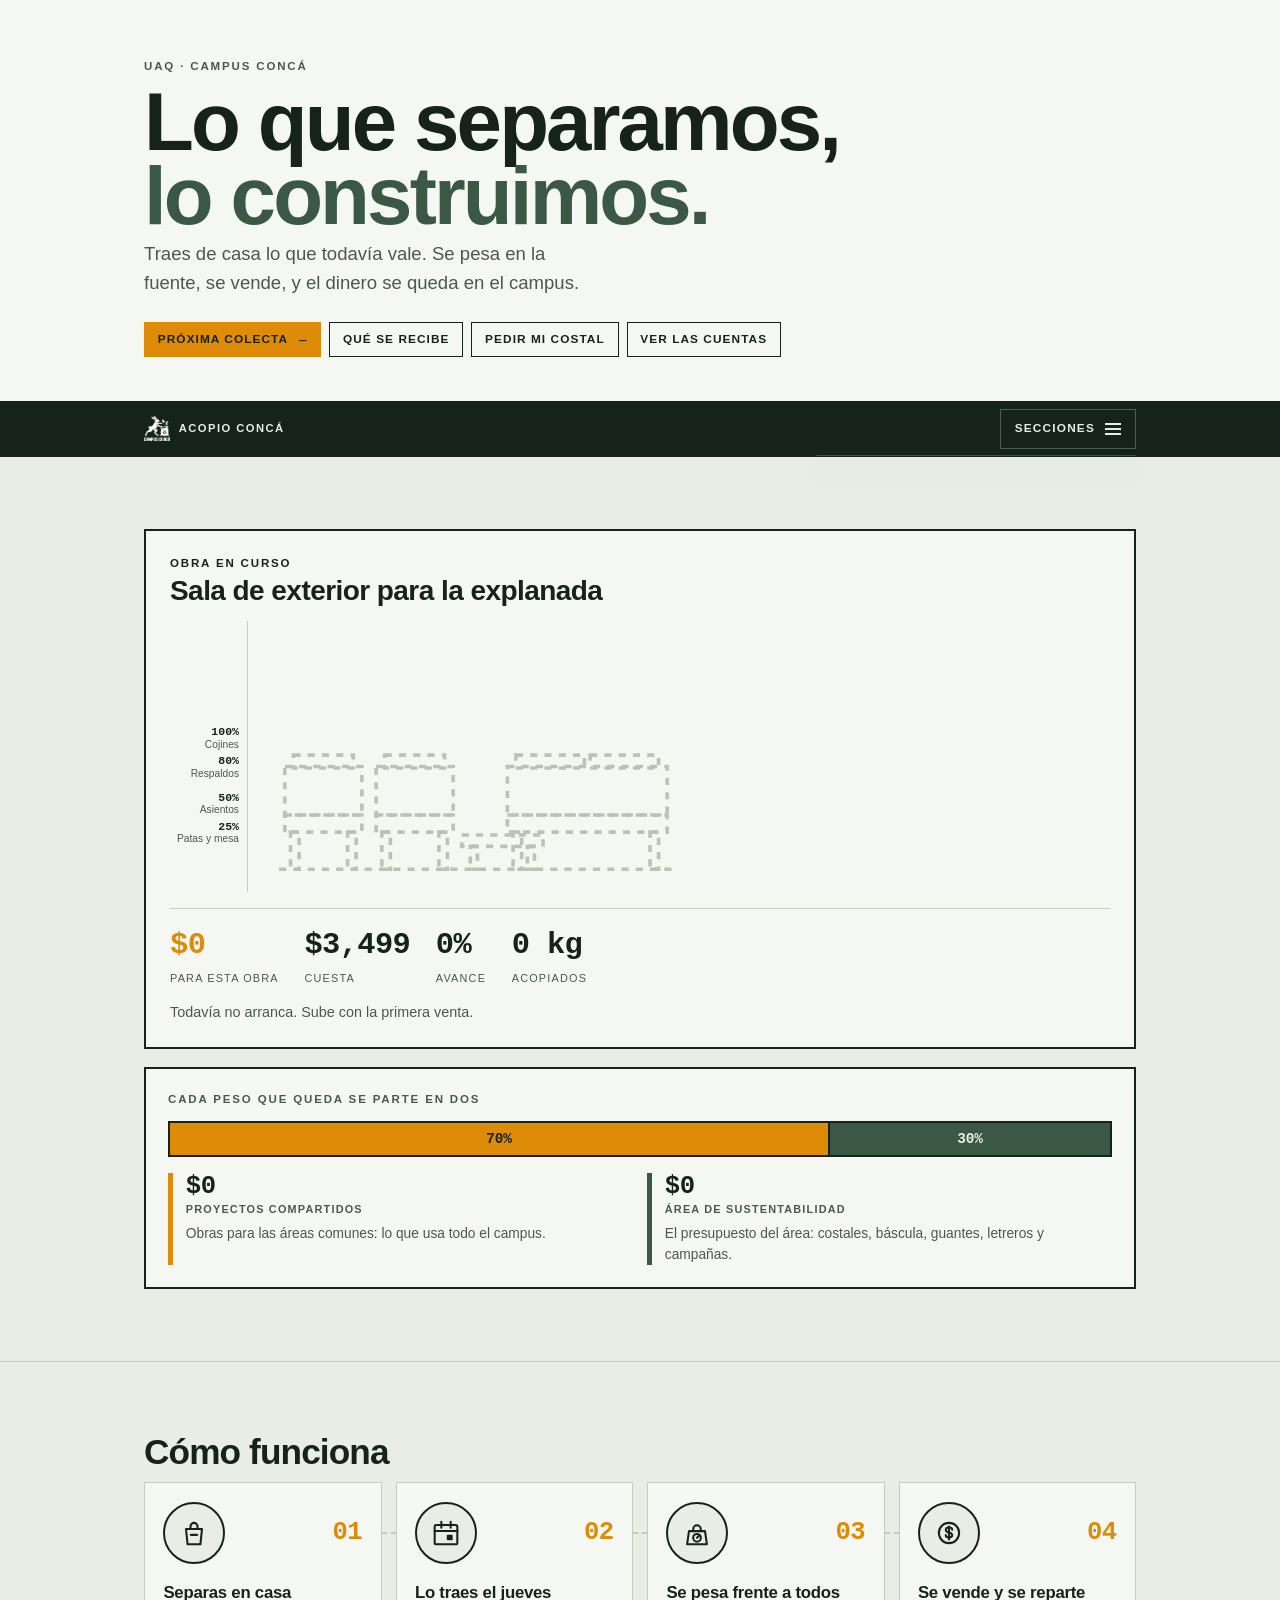
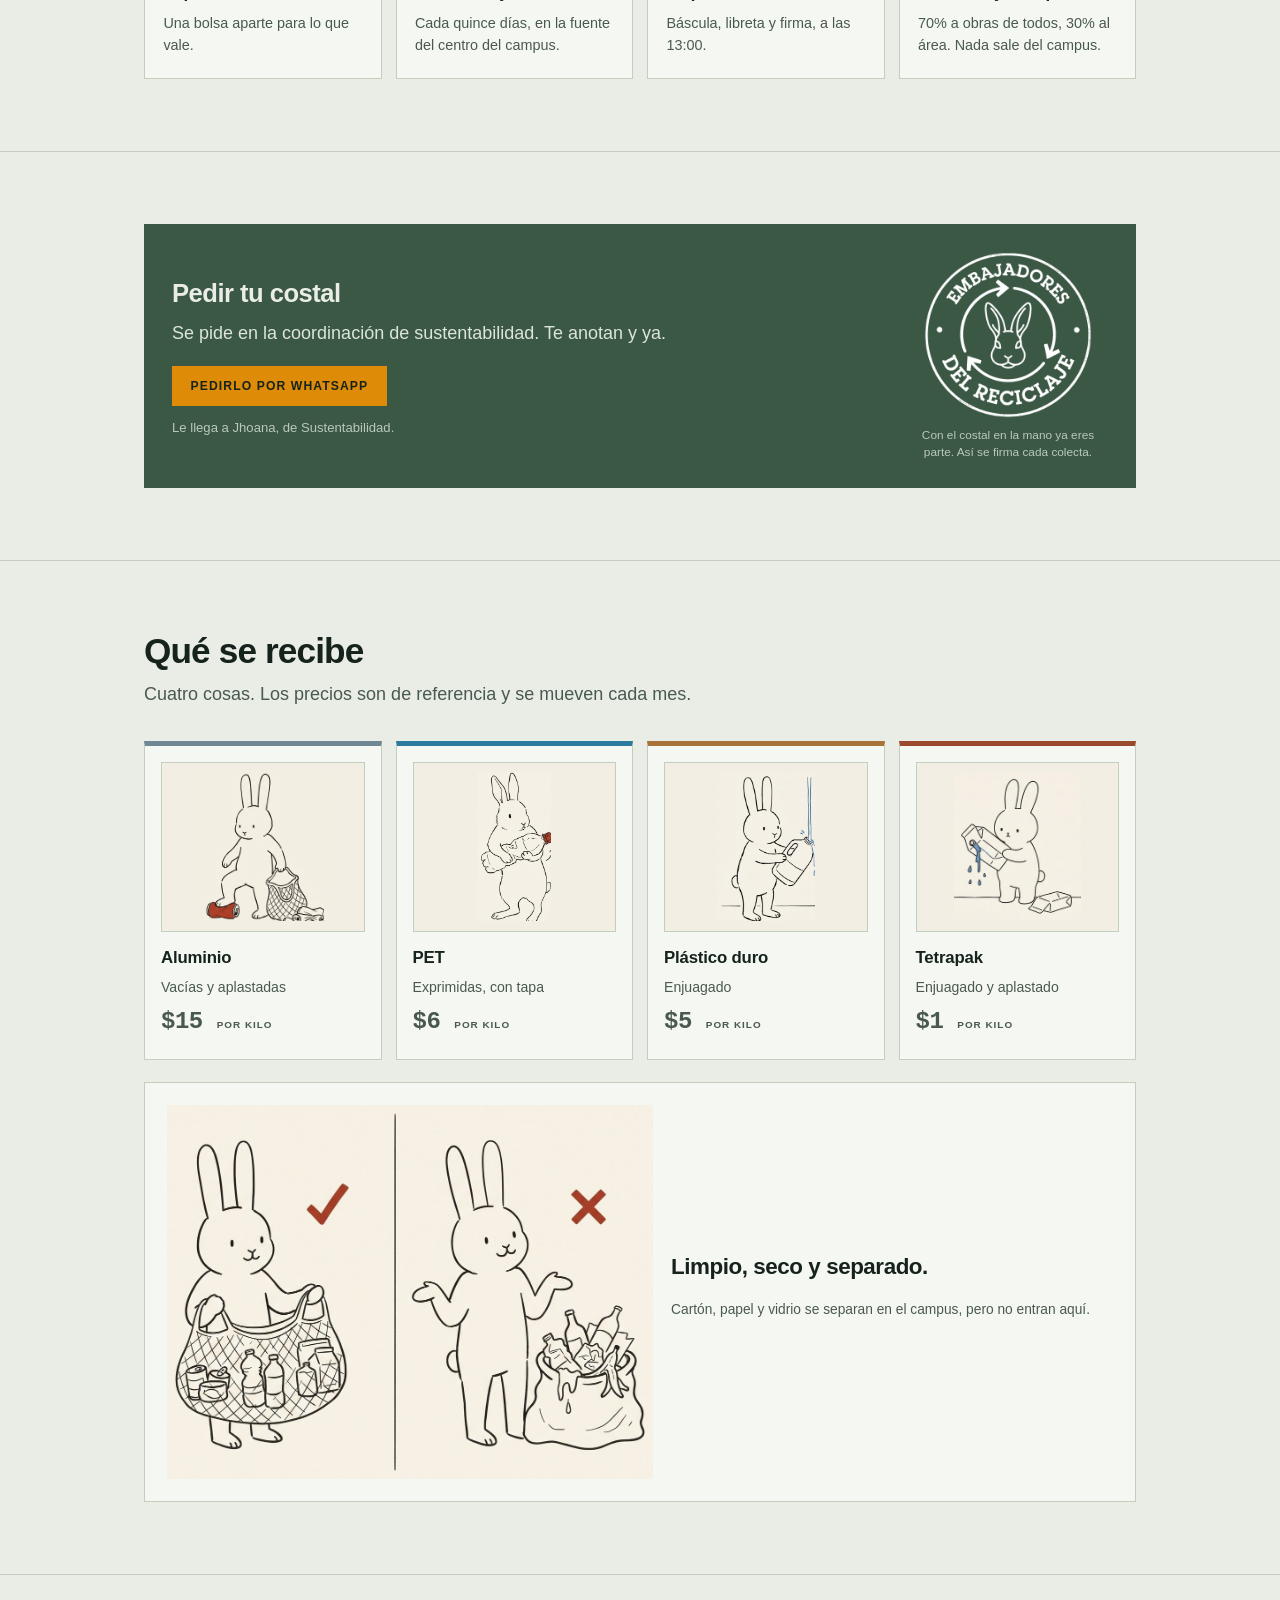
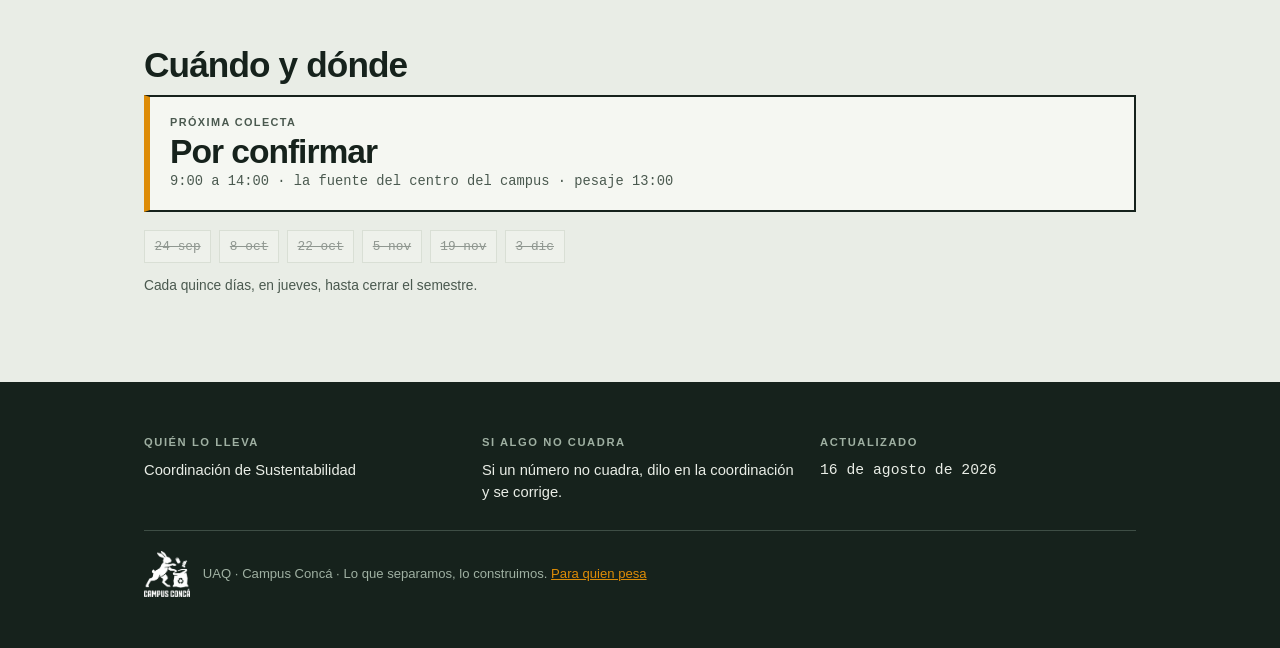
==== index.html @ 95090a7c "De cada peso, treinta centavos son del área: el reparto entra al sitio y trae presentación Lo que de" ====
<!doctype html>
<html lang="es">
<head>
<meta charset="utf-8">
<meta name="viewport" content="width=device-width, initial-scale=1">
<title>Acopio Concá · lo que separamos, lo construimos</title>
<meta name="description" content="Acopio de residuos valorizables del Campus Concá. Qué se recibe, cuándo es la próxima colecta y en qué se convierte lo juntado.">
<link rel="stylesheet" href="estilo.css">
</head>
<body>

<header class="cabeza">
  <div class="wrap">
    <p class="eyebrow" id="campus"></p>
    <h1>Lo que separamos,<em>lo construimos.</em></h1>
    <p class="bajada">Traes de casa lo que todavía vale. Se pesa en la fuente, se vende, y el dinero se queda en el campus.</p>
    <nav class="rapidos" aria-label="Accesos rápidos">
      <a class="fuerte" href="#cuando">Próxima colecta <b id="r-fecha"></b></a>
      <a href="#materiales">Qué se recibe</a>
      <a href="#costal">Pedir mi costal</a>
      <a href="cuentas.html">Ver las cuentas</a>
    </nav>
  </div>
</header>

<main>

<section id="obra">
  <div class="wrap">
    <div class="obra">
      <h2>Obra en curso</h2>
      <p class="nombre" id="obra-nombre"></p>
      <div class="mesa-grid">
        <div class="regla" id="regla"></div>
        <svg id="mesa" viewBox="0 0 300 190" role="img" aria-labelledby="mesa-t">
          <title id="mesa-t">La sala de exterior se dibuja conforme avanza lo juntado</title>
          <defs><clipPath id="corte"><rect id="corte-r" x="0" y="190" width="300" height="0"/></clipPath></defs>
          <g fill="none" stroke="#B9C4B3" stroke-width="2.5" stroke-dasharray="5 5">
            <rect x="20" y="148" width="6" height="26"/><rect x="60" y="148" width="6" height="26"/>
            <rect x="16" y="136" width="54" height="12"/><rect x="16" y="102" width="54" height="34"/>
            <rect x="22" y="94" width="42" height="9"/>
            <rect x="84" y="148" width="6" height="26"/><rect x="124" y="148" width="6" height="26"/>
            <rect x="80" y="136" width="54" height="12"/><rect x="80" y="102" width="54" height="34"/>
            <rect x="86" y="94" width="42" height="9"/>
            <rect x="176" y="148" width="6" height="26"/><rect x="272" y="148" width="6" height="26"/>
            <rect x="172" y="136" width="112" height="12"/><rect x="172" y="102" width="112" height="34"/>
            <rect x="178" y="94" width="48" height="9"/><rect x="230" y="94" width="48" height="9"/>
            <rect x="146" y="158" width="5" height="16"/><rect x="186" y="158" width="5" height="16"/>
            <rect x="140" y="150" width="57" height="8"/>
            <line x1="12" y1="174" x2="288" y2="174"/>
          </g>
          <g clip-path="url(#corte)">
            <g fill="#3B5844">
              <rect x="20" y="148" width="6" height="26"/><rect x="60" y="148" width="6" height="26"/>
              <rect x="84" y="148" width="6" height="26"/><rect x="124" y="148" width="6" height="26"/>
              <rect x="176" y="148" width="6" height="26"/><rect x="272" y="148" width="6" height="26"/>
              <rect x="146" y="158" width="5" height="16"/><rect x="186" y="158" width="5" height="16"/>
              <rect x="16" y="136" width="54" height="12"/><rect x="80" y="136" width="54" height="12"/>
              <rect x="172" y="136" width="112" height="12"/>
              <rect x="16" y="102" width="54" height="34"/><rect x="80" y="102" width="54" height="34"/>
              <rect x="172" y="102" width="112" height="34"/>
            </g>
            <g fill="#DFE5DA" stroke="#3B5844" stroke-width="2.5"><rect x="140" y="150" width="57" height="8"/></g>
            <g fill="#DE8C07">
              <rect x="22" y="94" width="42" height="9"/><rect x="86" y="94" width="42" height="9"/>
              <rect x="178" y="94" width="48" height="9"/><rect x="230" y="94" width="48" height="9"/>
            </g>
            <rect x="12" y="172" width="276" height="3" fill="#16221C"/>
          </g>
        </svg>
      </div>
      <div class="cifras">
        <div class="cifra"><span class="n alza dato" id="c-obra">$0</span><span class="l">Para esta obra</span></div>
        <div class="cifra"><span class="n dato" id="c-costo">$0</span><span class="l">Cuesta</span></div>
        <div class="cifra"><span class="n dato" id="c-pct">0%</span><span class="l">Avance</span></div>
        <div class="cifra"><span class="n dato" id="c-kilos">0 kg</span><span class="l">Acopiados</span></div>
      </div>
      <p class="faltan" id="faltan"></p>
    </div>
    <div id="reparto"></div>
  </div>
</section>

<section id="funciona">
  <div class="wrap">
    <h2 class="tit">Cómo funciona</h2>
    <div class="pasos" id="pasos"></div>
  </div>
</section>

<section id="costal">
  <div class="wrap">
    <div class="banda">
      <div class="banda-txt">
        <h3>Pedir tu costal</h3>
        <p id="costal-txt"></p>
        <a class="wa" id="costal-wa" target="_blank" rel="noopener">Pedirlo por WhatsApp</a>
        <p class="quien" id="costal-quien"></p>
      </div>
      <figure class="sello">
        <img src="img/embajadores.png" alt="Sello: Embajadores del Reciclaje">
        <figcaption>Con el costal en la mano ya eres parte. Así se firma cada colecta.</figcaption>
      </figure>
    </div>
  </div>
</section>

<section id="materiales">
  <div class="wrap">
    <h2 class="tit">Qué se recibe</h2>
    <p class="sub">Cuatro cosas. Los precios son de referencia y se mueven cada mes.</p>
    <div class="mats" id="mats"></div>
    <div class="sisi">
      <img src="img/asi-si-asi-no.jpg" alt="Un costal con los materiales separados y limpios frente a otro con basura revuelta">
      <div>
        <p class="grande">Limpio, seco y separado.</p>
        <p class="nota" id="fuera"></p>
      </div>
    </div>
  </div>
</section>

<section id="cuando">
  <div class="wrap">
    <h2 class="tit">Cuándo y dónde</h2>
    <div class="proxima">
      <span class="et">Próxima colecta</span>
      <span class="dia" id="p-dia"></span>
      <span class="det" id="p-det"></span>
    </div>
    <div class="fechas" id="fechas"></div>
    <p class="nota" style="margin-top:12px">Cada quince días, en jueves, hasta cerrar el semestre.</p>
  </div>
</section>

</main>

<script src="datos.js"></script>
<script src="comun.js"></script>
<script>
(function(){
  const { D, $, pesos, kilos, fecha, fechaCorta, diaSemana, calendario, proxima,
          bolsa, paraObra, avance, kilosTotal, bloqueReparto } = A;

  A.barra("index.html");

  $("#campus").textContent = D.campus;
  $("#obra-nombre").textContent = D.meta.obra;
  const c = D.costal;
  $("#costal-txt").textContent = c.texto;
  $("#costal-wa").href = "https://wa.me/" + c.whatsapp + "?text=" + encodeURIComponent(c.mensaje);
  $("#costal-quien").textContent = "Le llega a " + c.quien + ".";
  $("#fuera").textContent = D.fuera;

  /* obra */
  // La barra de la obra sube con su 70%, no con la bolsa entera.
  const obra = paraObra(), pct = avance();
  $("#c-obra").textContent = pesos(Math.max(0, obra));
  $("#c-costo").textContent = pesos(D.meta.costo);
  $("#c-kilos").textContent = kilos(kilosTotal());
  $("#c-pct").textContent = Math.round(pct*100) + "%";
  const falta = Math.max(0, D.meta.costo - obra);
  $("#faltan").textContent = bolsa() <= 0
    ? "Todavía no arranca. Sube con la primera venta."
    : (falta > 0 ? "Faltan " + pesos(falta) + " para esta obra." : "Ya está pagada.");

  $("#reparto").innerHTML = bloqueReparto();

  const regla = $("#regla");
  regla.innerHTML = D.meta.hitos.map(h =>
    `<div class="hito ${pct*100 >= h.pct ? "on" : ""}" data-b="${((190-h.y)/190).toFixed(4)}"><b>${h.pct}%</b>${h.label}</div>`).join("");
  const acomoda = () => {
    const alto = regla.clientHeight; if (!alto) return;
    let previo = -Infinity;
    [...regla.querySelectorAll(".hito")]
      .map(n => ({ n, y: parseFloat(n.dataset.b)*alto })).sort((a,b) => a.y-b.y)
      .forEach(o => { const y = Math.min(alto-8, Math.max(o.y, previo+29)); previo = y;
        o.n.style.bottom = y.toFixed(1)+"px"; });
  };
  acomoda(); addEventListener("resize", acomoda, { passive:true });

  const corte = $("#corte-r");
  const ANCLAS = [{p:0,y:178}].concat(D.meta.hitos.map(h => ({p:h.pct/100, y:h.y})));
  const yDe = p => {
    p = Math.max(0, Math.min(1,p));
    for (let i=1;i<ANCLAS.length;i++){ const a=ANCLAS[i-1], b=ANCLAS[i];
      if (p <= b.p) { const k=(p-a.p)/((b.p-a.p)||1); return a.y+(b.y-a.y)*k; } }
    return ANCLAS[ANCLAS.length-1].y;
  };
  const y = yDe(pct);
  corte.setAttribute("y", y.toFixed(1));
  corte.setAttribute("height", (190-y).toFixed(1));

  /* pasos */
  const e = D.entrega;
  // Dibujos de una línea, del mismo trazo que la mesa de arriba.
  const ICO = {
    bolsa:  '<path d="M6 9h12l-1.2 11.5H7.2z"/><path d="M9.4 9V7a2.6 2.6 0 0 1 5.2 0v2"/><path d="M9.6 13.4h4.8"/>',
    fecha:  '<rect x="3.5" y="6" width="17" height="14.5" rx="1.2"/><path d="M3.5 10.5h17M8.5 3.6v4.4M15.5 3.6v4.4"/><rect x="12.6" y="13.4" width="4.4" height="4" rx=".6" fill="currentColor" stroke="none"/>',
    pesa:   '<path d="M4.6 20.4 6 10.6h12l1.4 9.8z"/><path d="M9.2 10.6V9a2.8 2.8 0 0 1 5.6 0v1.6"/><circle cx="12" cy="15.6" r="2.9"/><path d="M12 15.6l1.7-1.7"/>',
    dinero: '<circle cx="12" cy="12" r="7.6"/><path d="M12 7.2v9.6"/><path d="M14.4 9.6c0-1-1.1-1.7-2.4-1.7s-2.4.7-2.4 1.8.9 1.5 2.4 1.9 2.4.8 2.4 1.9-1.1 1.8-2.4 1.8-2.4-.7-2.4-1.7"/>'
  };
  const dibujo = d => '<svg viewBox="0 0 24 24" fill="none" stroke="currentColor" stroke-width="1.55" ' +
    'stroke-linecap="round" stroke-linejoin="round" aria-hidden="true">' + d + '</svg>';

  $("#pasos").innerHTML = [
    ["01","bolsa", "Separas en casa","Una bolsa aparte para lo que vale."],
    ["02","fecha", "Lo traes el jueves","Cada quince días, en " + e.lugar + "."],
    ["03","pesa",  "Se pesa frente a todos","Báscula, libreta y firma, a las " + e.pesaje + "."],
    ["04","dinero","Se vende y se reparte", D.reparto.compartido.pct + "% a obras de todos, " +
                                            D.reparto.area.pct + "% al área. Nada sale del campus."]
  ].map(([n,i,t,p]) => `<div class="paso">
      <div class="cab"><span class="ico">${dibujo(ICO[i])}</span><span class="n">${n}</span></div>
      <h3>${t}</h3><p>${p}</p></div>`).join("");

  /* materiales */
  $("#mats").innerHTML = D.materiales.map(m => `
    <div class="mat" style="--c:${m.color}">
      <div class="fig"><img src="${m.img}" alt=""></div>
      <h3>${m.nombre}</h3>
      <p class="cond">${m.condicion}</p>
      <p class="precio">$${m.precio} <small>por kilo</small></p>
    </div>`).join("");

  /* calendario */
  const cal = calendario(), sig = proxima(), hoy = A.hoy();
  $("#r-fecha").textContent = sig ? fechaCorta(sig) : "—";
  $("#p-dia").textContent = sig ? diaSemana(sig) + " " + fecha(sig).replace(/ de \d{4}$/,"") : "Por confirmar";
  $("#p-det").textContent = e.horario + " · " + e.lugar + " · pesaje " + e.pesaje;
  $("#fechas").innerHTML = cal.map(f =>
    `<span class="${f < hoy ? "pasada" : (f === sig ? "sigue" : "")}">${fechaCorta(f)}</span>`).join("");

  A.pie();
})();
</script>
</body>
</html>
---- estilo.css ----
:root{
  --cal:#E9EDE6;        /* muro encalado */
  --cal-2:#DFE5DA;
  --papel:#F5F7F2;
  --tinta:#16221C;
  --tinta-60:#4A594F;
  --encino:#3B5844;     /* verde encino */
  --cempa:#DE8C07;      /* cempasúchil: avance y dinero */
  --barro:#9B4A2E;
  --linea:#C4CEBE;
  --m-alu:#6F8894;
  --m-pet:#2C7B9E;
  --m-dur:#A97239;
  --m-tet:#9B4A2E;

  --e-adm:#7B6A8A;
  --e-doc:#3B5844;
  --e-pre:#C2703A;
  --e-pas:#2C7B9E;
  --e-agr:#6E8B3D;

  --sans:-apple-system,BlinkMacSystemFont,"Segoe UI",Roboto,"Helvetica Neue",Arial,sans-serif;
  --mono:ui-monospace,SFMono-Regular,"SF Mono","Cascadia Mono","Roboto Mono",Menlo,Consolas,monospace;

  --max:1080px;
  --gut:clamp(18px,4vw,44px);
  --nav:52px;
}

*{box-sizing:border-box}
html{-webkit-text-size-adjust:100%;scroll-behavior:smooth}
@media (prefers-reduced-motion:reduce){html{scroll-behavior:auto}}
body{
  margin:0;
  background:var(--cal);
  color:var(--tinta);
  font-family:var(--sans);
  font-size:clamp(16px,1.05vw + 13px,18px);
  line-height:1.55;
}
img,svg{max-width:100%}
a{color:var(--encino)}

.wrap{max-width:var(--max);margin:0 auto;padding-inline:var(--gut)}
.eyebrow{
  font-size:.72rem;font-weight:700;letter-spacing:.16em;text-transform:uppercase;
  color:var(--tinta-60);margin:0 0 .6rem;
}
.dato{font-family:var(--mono);font-variant-numeric:tabular-nums;font-feature-settings:"tnum" 1}
.sr{position:absolute;width:1px;height:1px;overflow:hidden;clip:rect(0 0 0 0);white-space:nowrap}

/* ---------- encabezado ---------- */
header.cabeza{border-bottom:2px solid var(--tinta);background:var(--papel)}
header.cabeza>.wrap{padding-block:clamp(30px,5vw,58px) clamp(26px,4vw,44px)}
h1{
  font-size:clamp(2.7rem,7.6vw,5.1rem);line-height:.9;letter-spacing:-.035em;
  font-weight:800;margin:.1em 0 .5rem;text-wrap:balance;
}
h1 em{font-style:normal;color:var(--encino);display:block}
.bajada{font-size:clamp(1rem,.5vw + .9rem,1.16rem);max-width:44ch;margin:0 0 1.4rem;color:var(--tinta-60)}

/* accesos rápidos de la portada */
.rapidos{display:flex;flex-wrap:wrap;gap:.5rem;margin-top:1.5rem}
.rapidos a{
  text-decoration:none;color:var(--tinta);border:1.5px solid var(--tinta);
  padding:.42rem .8rem;font-size:.74rem;letter-spacing:.09em;text-transform:uppercase;font-weight:700;
}
.rapidos a:hover{background:var(--tinta);color:var(--cal)}
.rapidos a.fuerte{background:var(--cempa);border-color:var(--cempa)}
.rapidos a.fuerte:hover{background:var(--tinta);border-color:var(--tinta)}
.rapidos a b{font-family:var(--mono);font-weight:700;margin-left:.45rem}

/* ---------- obra en curso ---------- */
.obra{background:var(--papel);border:2px solid var(--tinta);padding:clamp(16px,2.4vw,24px)}
.obra h2{font-size:.72rem;letter-spacing:.16em;text-transform:uppercase;margin:0 0 .2rem;font-weight:700}
.obra .nombre{font-size:clamp(1.3rem,2.4vw,1.75rem);font-weight:800;letter-spacing:-.02em;line-height:1.1;margin:0 0 .9rem}
.mesa-grid{display:grid;grid-template-columns:78px 1fr;gap:14px;align-items:stretch;min-height:170px;max-width:520px}
.regla{position:relative;border-right:1px solid var(--linea)}
.hito{position:absolute;right:8px;transform:translateY(50%);font-size:.64rem;line-height:1.15;text-align:right;color:var(--tinta-60)}
.hito b{display:block;font-family:var(--mono);font-size:.72rem;color:var(--tinta);font-weight:600}
.hito.on{color:var(--tinta)}
.hito.on b{color:var(--cempa)}
.cifras{display:flex;flex-wrap:wrap;gap:0 1.6rem;align-items:baseline;margin-top:1rem;border-top:1px solid var(--linea);padding-top:.85rem}
.cifra{display:flex;flex-direction:column}
.cifra .n{font-family:var(--mono);font-size:clamp(1.35rem,2.6vw,1.9rem);font-weight:700;letter-spacing:-.02em}
.cifra .n.alza{color:var(--cempa)}
.cifra .l{font-size:.68rem;letter-spacing:.11em;text-transform:uppercase;color:var(--tinta-60)}
.faltan{margin:.9rem 0 0;font-size:.9rem;color:var(--tinta-60)}

/* ---------- navegación ---------- */
/* Una sola forma en todos los anchos: un botón que dice que hay más.
   La barra que se deslizaba de lado escondía secciones sin avisar. */
nav.barra{position:sticky;top:0;z-index:40;background:var(--tinta);border-bottom:2px solid var(--tinta)}
nav.barra>.wrap{display:flex;align-items:center;justify-content:space-between;gap:.8rem;
  height:var(--nav);position:relative}

nav.barra .marca-n{display:flex;align-items:center;gap:.55rem;text-decoration:none;flex:0 1 auto;min-width:0}
nav.barra .marca-n img{width:26px;height:auto;display:block;filter:invert(1) brightness(1.6)}
nav.barra .marca-n span{color:var(--cal);font-size:.7rem;letter-spacing:.13em;text-transform:uppercase;
  font-weight:700;white-space:nowrap;overflow:hidden;text-overflow:ellipsis}
nav.barra .marca-n:hover span{color:var(--cempa)}

.menu-btn{display:flex;align-items:center;gap:.65rem;flex:0 0 auto;cursor:pointer;
  font:inherit;font-size:.74rem;letter-spacing:.1em;text-transform:uppercase;font-weight:700;
  background:transparent;color:var(--cal);border:1.5px solid #4C5F54;padding:.45rem .85rem;min-height:40px}
.menu-btn:hover{border-color:var(--cempa);color:var(--cempa)}
.menu-btn[aria-expanded="true"]{background:var(--cempa);border-color:var(--cempa);color:var(--tinta)}
.mb-ico{display:inline-flex;flex-direction:column;gap:3px;width:16px}
.mb-ico i{display:block;height:2px;background:currentColor;transition:transform .18s ease,opacity .18s ease}
.menu-btn[aria-expanded="true"] .mb-ico i:nth-child(1){transform:translateY(5px) rotate(45deg)}
.menu-btn[aria-expanded="true"] .mb-ico i:nth-child(2){opacity:0}
.menu-btn[aria-expanded="true"] .mb-ico i:nth-child(3){transform:translateY(-5px) rotate(-45deg)}

nav.barra .enlaces{position:absolute;top:100%;right:var(--gut);width:min(320px,100%);
  background:var(--tinta);border:1px solid #3E4E45;border-top:0;
  max-height:0;overflow:hidden;transition:max-height .22s ease;
  box-shadow:0 16px 26px rgba(0,0,0,.28);z-index:3}
nav.barra .enlaces.abierto{max-height:min(70vh,520px);overflow-y:auto;overscroll-behavior:contain}
nav.barra .enlaces a{display:flex;align-items:center;min-height:48px;padding:.2rem 1rem;
  color:#C3D2C6;text-decoration:none;font-size:.8rem;letter-spacing:.06em;text-transform:uppercase;
  font-weight:700;border-bottom:1px solid #2A3A31}
nav.barra .enlaces a:last-child{border-bottom:0}
nav.barra .enlaces a:hover{background:#22332B;color:var(--cal)}
nav.barra .enlaces a.act{background:var(--cempa);color:var(--tinta)}
nav.barra .enlaces a.act::after{content:"";margin-left:auto;width:7px;height:7px;background:var(--tinta);border-radius:50%}

@media (max-width:520px){
  nav.barra .enlaces{left:0;right:0;width:auto}
}

/* ---------- secciones ---------- */
section{padding-block:clamp(38px,6vw,72px);border-bottom:1px solid var(--linea);scroll-margin-top:calc(var(--nav) + 8px)}
section:last-of-type{border-bottom:0}
h2.tit{
  font-size:clamp(1.5rem,3.2vw,2.2rem);letter-spacing:-.025em;font-weight:800;
  margin:0 0 .3em;line-height:1.05;
}
.sub{color:var(--tinta-60);max-width:62ch;margin:0 0 2rem}
.nota{font-size:.86rem;color:var(--tinta-60);max-width:66ch}

/* pasos */
.pasos{display:grid;grid-template-columns:repeat(auto-fit,minmax(200px,1fr));gap:14px}
.paso{background:var(--papel);border:1px solid var(--linea);padding:1.2rem 1.15rem 1.35rem;position:relative}
.paso .cab{display:flex;align-items:center;justify-content:space-between;margin-bottom:1rem}
.paso .ico{width:62px;height:62px;flex:0 0 auto;border:2px solid var(--tinta);border-radius:50%;
  background:var(--cal);color:var(--tinta);display:flex;align-items:center;justify-content:center}
.paso .ico svg{width:32px;height:32px;display:block}
.paso .n{font-family:var(--mono);font-size:1.6rem;font-weight:700;color:var(--cempa);letter-spacing:-.02em;line-height:1}
.paso h3{font-size:1.05rem;margin:0 0 .35rem;letter-spacing:-.015em}
.paso p{margin:0;font-size:.9rem;color:var(--tinta-60)}
/* el hilo que une un paso con el siguiente; solo cuando van en fila */
@media (min-width:860px){
  .paso::after{content:"";position:absolute;top:calc(1.2rem + 30px);left:calc(100% + 1px);width:14px;
    border-top:2px dashed var(--linea)}
  .paso:last-child::after{display:none}
}

/* materiales */
.mats{display:grid;grid-template-columns:repeat(auto-fit,minmax(215px,1fr));gap:14px}
.mat{background:var(--papel);border:1px solid var(--linea);border-top:5px solid var(--c);padding:1rem 1rem 1.1rem}
.mat h3{margin:0;font-size:1.05rem;letter-spacing:-.01em}
.mat .precio{font-family:var(--mono);font-size:1.5rem;font-weight:700;margin:.25rem 0 .1rem;letter-spacing:-.02em}
.mat .precio small{font-family:var(--sans);font-size:.62rem;font-weight:700;letter-spacing:.1em;text-transform:uppercase;color:var(--tinta-60)}
.mat .fig{background:#F2EEE3;border:1px solid var(--linea);display:flex;align-items:center;justify-content:center;
  padding:.6rem;margin-bottom:.85rem;height:170px}
/* los dibujos vienen de distinto alto: la caja manda, el dibujo se acomoda */
.mat .fig img{width:auto;height:100%;max-width:100%;object-fit:contain;display:block}
.mat .cond{font-size:.88rem;margin:.35rem 0 0;color:var(--tinta-60)}
.mat p{font-size:.88rem;margin:.7rem 0 0;color:var(--tinta-60)}
.mat .equiv{font-family:var(--mono);font-size:.78rem;margin-top:.8rem;padding-top:.6rem;border-top:1px dashed var(--linea);color:var(--tinta)}
.reglas{margin-top:22px;background:var(--papel);border:1px dashed var(--tinta);padding:1rem 1.15rem}
.reglas h3{margin:0 0 .5rem;font-size:.74rem;letter-spacing:.14em;text-transform:uppercase}
.reglas p{margin:0;font-size:.92rem}

/* así sí, así no */
.sisi{display:grid;grid-template-columns:minmax(220px,1.1fr) 1fr;gap:18px;align-items:center;
  margin-top:22px;background:var(--papel);border:1px solid var(--linea);padding:clamp(14px,2.4vw,22px)}
.sisi img{width:100%;display:block}
.sisi .grande{margin:0 0 .5rem;font-size:clamp(1.1rem,2.2vw,1.4rem);font-weight:800;letter-spacing:-.02em}

/* cuándo y dónde */
.proxima{background:var(--papel);border:2px solid var(--tinta);border-left:6px solid var(--cempa);
  padding:1.1rem 1.25rem;display:flex;flex-direction:column;gap:.15rem;margin-bottom:18px}
.proxima .et{font-size:.68rem;letter-spacing:.13em;text-transform:uppercase;color:var(--tinta-60);font-weight:700}
.proxima .dia{font-size:clamp(1.4rem,3.4vw,2.1rem);font-weight:800;letter-spacing:-.03em;line-height:1.05}
.proxima .det{font-family:var(--mono);font-size:.86rem;color:var(--tinta-60)}
.fechas{display:flex;flex-wrap:wrap;gap:8px}
.fechas span{font-family:var(--mono);font-size:.8rem;border:1px solid var(--linea);
  background:var(--papel);padding:.34rem .6rem}
.fechas span.pasada{opacity:.42;text-decoration:line-through}
.fechas span.sigue{background:var(--cempa);border-color:var(--cempa);font-weight:700}

/* ---------- el reparto: 70 para todos, 30 para el área ---------- */
/* La misma barra en la portada, en las cuentas y en la presentación. */
.reparto{margin-top:18px;background:var(--papel);border:2px solid var(--tinta);padding:clamp(14px,2.4vw,22px)}
.rep-tit{margin:0 0 .75rem;font-size:.72rem;letter-spacing:.16em;text-transform:uppercase;font-weight:700;color:var(--tinta-60)}
.rep-barra{display:flex;height:36px;border:2px solid var(--tinta)}
.rep-barra i{display:flex;align-items:center;justify-content:center;font-style:normal;min-width:0}
.rep-barra i b{font-family:var(--mono);font-size:.9rem;font-weight:700;letter-spacing:-.01em}
.rep-barra .compartido{background:var(--cempa);color:var(--tinta)}
.rep-barra .area{background:var(--encino);color:var(--cal);border-left:2px solid var(--tinta)}
.rep-pies{display:grid;grid-template-columns:1fr 1fr;gap:14px;margin-top:1rem}
.rep-p{display:flex;flex-direction:column;padding-left:.8rem;border-left:5px solid var(--cempa)}
.rep-p.area{border-left-color:var(--encino)}
.rep-p .q{font-family:var(--mono);font-size:clamp(1.2rem,2.4vw,1.6rem);font-weight:700;letter-spacing:-.02em;line-height:1.1}
.rep-p .n{font-size:.68rem;letter-spacing:.11em;text-transform:uppercase;font-weight:700;color:var(--tinta-60)}
.rep-p .d{font-size:.86rem;color:var(--tinta-60);margin-top:.3rem}
@media (max-width:600px){.rep-pies{grid-template-columns:1fr}}

/* el sello de embajadores */
.cabeza-sello{display:grid;grid-template-columns:1fr auto;gap:clamp(14px,4vw,40px);align-items:center}
.sello-suelto{width:clamp(92px,14vw,160px);height:auto}
@media (max-width:640px){
  .cabeza-sello{grid-template-columns:1fr;justify-items:start}
  .sello-suelto{width:104px}
}

/* la banda del costal */
.banda{background:var(--encino);color:var(--cal);padding:clamp(18px,3vw,28px);
  display:grid;grid-template-columns:1fr auto;gap:clamp(16px,3vw,34px);align-items:center}
.banda-txt{min-width:0}
.banda h3{margin:0 0 .4rem;font-size:clamp(1.2rem,2.6vw,1.6rem);letter-spacing:-.02em}
.banda p{margin:0;max-width:56ch;color:#DCE4DC}
.sello{margin:0;text-align:center;max-width:200px}
.sello img{width:clamp(112px,15vw,168px);height:auto;display:block;margin:0 auto;filter:invert(1) brightness(1.6)}
.sello figcaption{margin-top:.6rem;font-size:.74rem;line-height:1.4;color:#B9C9BC}
@media (max-width:640px){
  .banda{grid-template-columns:1fr}
  .sello{max-width:none}
  .sello figcaption{max-width:34ch;margin-inline:auto}
}
.banda .wa{display:inline-block;margin-top:1.1rem;background:var(--cempa);color:var(--tinta);
  text-decoration:none;font-weight:700;font-size:.76rem;letter-spacing:.09em;text-transform:uppercase;
  padding:.62rem 1.1rem;border:1.5px solid var(--cempa)}
.banda .wa:hover{background:transparent;color:var(--cal);border-color:var(--cal)}
.banda .quien{margin:.7rem 0 0;font-size:.82rem;color:#B9C9BC}

.lugar{display:grid;grid-template-columns:repeat(auto-fit,minmax(200px,1fr));gap:1px;background:var(--linea);border:1px solid var(--linea);margin-bottom:20px}
.lugar div{background:var(--papel);padding:1rem 1.15rem}
.lugar h3{margin:0 0 .2rem;font-size:.7rem;letter-spacing:.13em;text-transform:uppercase;color:var(--tinta-60)}
.lugar p{margin:0;font-weight:700;font-size:1.02rem;letter-spacing:-.01em}
.lugar p small{display:block;font-weight:400;font-size:.86rem;color:var(--tinta-60);letter-spacing:0;margin-top:.15rem}

/* tablas */
.tabla-caja{overflow-x:auto;border:1px solid var(--linea);background:var(--papel)}
table{border-collapse:collapse;width:100%;font-size:.9rem}
table.ancha{min-width:520px}
caption{text-align:left;font-size:.72rem;letter-spacing:.13em;text-transform:uppercase;color:var(--tinta-60);padding:.8rem 1rem}
th,td{padding:.62rem 1rem;text-align:right;border-bottom:1px solid var(--linea)}
th:first-child,td:first-child{text-align:left}
thead th{font-size:.68rem;letter-spacing:.09em;text-transform:uppercase;color:var(--tinta-60);font-weight:700;white-space:nowrap}
tbody tr:last-child td{border-bottom:0}
tfoot td{font-weight:700;border-top:2px solid var(--tinta);border-bottom:0;background:var(--cal-2)}
td.dato,th.dato{font-family:var(--mono);font-variant-numeric:tabular-nums}
.swatch{display:inline-block;width:.62em;height:.62em;margin-right:.5em;vertical-align:baseline}

@media (max-width:640px){
  /* Una tabla de cinco columnas no cabe en un celular: cada renglón
     se vuelve una ficha con su etiqueta al lado del número. */
  .tabla-caja{overflow-x:visible}
  table.ancha{min-width:0}
  table.ancha thead{position:absolute;width:1px;height:1px;overflow:hidden;clip:rect(0 0 0 0)}
  table.ancha tr{display:block;border-bottom:1px solid var(--linea);padding:.4rem 0}
  table.ancha tbody tr:last-child{border-bottom:0}
  table.ancha td{display:flex;justify-content:space-between;gap:1rem;border:0;padding:.3rem 1rem;text-align:right}
  table.ancha td:first-child{font-weight:700;padding-top:.7rem;padding-bottom:.5rem}
  table.ancha td[data-l]::before{content:attr(data-l);font-size:.7rem;letter-spacing:.09em;text-transform:uppercase;color:var(--tinta-60);font-weight:700;text-align:left}
  table.ancha tfoot tr{background:var(--cal-2);border-top:2px solid var(--tinta)}
}

/* padrón */
.padron-cab{display:flex;flex-wrap:wrap;gap:.5rem;align-items:center;margin-bottom:16px}
.filtro{
  font:inherit;font-size:.72rem;letter-spacing:.09em;text-transform:uppercase;font-weight:700;
  border:1.5px solid var(--tinta);background:transparent;color:var(--tinta);
  padding:.34rem .7rem;cursor:pointer;
}
.filtro.on{background:var(--tinta);color:var(--cal)}
.filtro .c{font-family:var(--mono);opacity:.7;margin-left:.4rem}
.padron{display:grid;grid-template-columns:repeat(auto-fill,minmax(230px,1fr));gap:10px}
.persona{background:var(--papel);border:1px solid var(--linea);border-left:5px solid var(--e);padding:.75rem .9rem;display:flex;flex-direction:column;gap:.2rem}
.persona .p{font-weight:700;letter-spacing:-.01em;line-height:1.2}
.persona .t{font-size:.64rem;letter-spacing:.11em;text-transform:uppercase;color:var(--e);font-weight:700}
.persona .d{font-family:var(--mono);font-size:.76rem;color:var(--tinta-60)}
.padron-tot{margin-top:16px;background:var(--papel);border:1px dashed var(--tinta);padding:.9rem 1.15rem;font-size:.92rem}
.padron-tot b{font-family:var(--mono)}

/* ventas */
.actas{display:grid;gap:14px}
.acta{background:var(--papel);border:1px solid var(--linea);padding:1rem 1.15rem}
.acta .cab{display:flex;flex-wrap:wrap;gap:.4rem 1rem;align-items:baseline;justify-content:space-between;margin-bottom:.6rem}
.acta .f{font-family:var(--mono);font-size:.8rem;color:var(--tinta-60)}
.acta .c{font-weight:700}
.acta ul{list-style:none;margin:0;padding:0;font-size:.88rem}
.acta li{display:flex;justify-content:space-between;gap:1rem;padding:.28rem 0;border-bottom:1px dotted var(--linea)}
.acta li:last-child{border-bottom:0}
.acta .tot{display:flex;justify-content:space-between;margin-top:.7rem;padding-top:.55rem;border-top:2px solid var(--tinta);font-weight:700}
.acta .tot .dato{color:var(--cempa)}
.acta .firma{margin:.7rem 0 0;font-size:.78rem;color:var(--tinta-60)}

/* seguimiento */
.etiq-res{display:grid;grid-template-columns:repeat(auto-fit,minmax(160px,1fr));gap:12px;margin-bottom:22px}
.etr{background:var(--papel);border:1px solid var(--linea);border-top:5px solid var(--e);padding:.9rem 1rem}
.etr h3{margin:0;font-size:.68rem;letter-spacing:.12em;text-transform:uppercase;color:var(--tinta-60)}
.etr .n{font-family:var(--mono);font-size:1.5rem;font-weight:700;letter-spacing:-.02em;margin:.2rem 0 0}
.etr .u{font-size:.72rem;color:var(--tinta-60);margin:0}
.grupos{display:grid;gap:10px}
.grupo{
  display:grid;grid-template-columns:1fr auto;gap:.4rem 1.2rem;align-items:center;
  background:var(--papel);border:1px solid var(--linea);border-left:5px solid var(--e);padding:.85rem 1rem;
}
.grupo .g{font-weight:700;letter-spacing:-.01em}
.grupo .g small{display:block;font-weight:700;font-size:.62rem;letter-spacing:.11em;text-transform:uppercase;color:var(--e)}
.grupo .barra{grid-column:1/-1;height:7px;background:var(--cal-2);position:relative}
.grupo .barra i{display:block;height:100%;background:var(--encino)}
.grupo .marcas{display:flex;flex-wrap:wrap;gap:.35rem}
.marca{font-size:.66rem;letter-spacing:.09em;text-transform:uppercase;font-weight:700;border:1px solid var(--tinta);padding:.18rem .45rem;white-space:nowrap}
.marca.si{background:var(--cempa);border-color:var(--cempa)}
.marca.no{opacity:.3}
.grupo .kg{grid-column:1/-1;font-family:var(--mono);font-size:.86rem;color:var(--tinta-60)}

/* obras hechas */
.hechas{display:grid;grid-template-columns:repeat(auto-fit,minmax(200px,1fr));gap:14px}
.hecha{border:1px solid var(--linea);background:var(--papel);padding:1rem}
.hecha .n{font-weight:700}
.hecha .m{font-family:var(--mono);color:var(--cempa);font-weight:700}
.hecha .f{font-size:.78rem;color:var(--tinta-60)}

/* cómo se calcula */
.calc{background:var(--papel);border-left:5px solid var(--encino);padding:1.1rem 1.3rem}
.calc p{margin:0 0 .8rem}
.calc p:last-child{margin-bottom:0}
.formula{font-family:var(--mono);font-size:.86rem;background:var(--cal-2);padding:.5rem .7rem;display:inline-block}

/* el cartel de la próxima colecta */
.cartel-caja{display:grid;grid-template-columns:minmax(260px,.85fr) 1.15fr;gap:18px;align-items:start}
.cartel-marco{background:var(--cal-2);padding:clamp(12px,2vw,20px);border:1px solid var(--linea)}
.cartel{
  background:var(--papel);border:3px solid var(--tinta);aspect-ratio:4/5;
  padding:clamp(14px,2.6vw,26px);text-align:center;
  display:flex;flex-direction:column;align-items:center;justify-content:center;gap:.25rem;
}
.cartel .c-logo{width:26%;max-width:110px;margin-bottom:.5rem}
.cartel .c-et{margin:0;font-size:.62rem;letter-spacing:.24em;text-transform:uppercase;font-weight:700;color:var(--tinta-60)}
.cartel .c-dia{margin:.5rem 0 0;font-size:clamp(1rem,2.4vw,1.35rem);letter-spacing:.2em;text-transform:uppercase;font-weight:700;color:var(--encino)}
.cartel .c-fecha{margin:0;font-size:clamp(1.6rem,4.6vw,2.6rem);font-weight:800;letter-spacing:-.03em;line-height:.95;text-wrap:balance}
.cartel .c-hora{margin:.5rem 0 0;font-family:var(--mono);font-size:clamp(.82rem,1.7vw,1rem);font-weight:700}
.cartel .c-lugar{margin:.1rem 0 0;font-size:clamp(.8rem,1.6vw,.98rem);font-weight:700}
.cartel .c-mat{margin:.8rem 0 0;font-size:clamp(.72rem,1.4vw,.88rem);color:var(--tinta-60);max-width:30ch}
.cartel .c-lema{margin:auto 0 0;padding-top:.8rem;border-top:2px solid var(--tinta);width:100%;
  font-size:clamp(.78rem,1.6vw,.95rem);font-weight:800;letter-spacing:-.01em;line-height:1.15}
.cartel-lado textarea{min-height:120px}

@media (max-width:860px){.cartel-caja,.sisi{grid-template-columns:1fr}}
@media (max-width:760px){
  .hero{grid-template-columns:1fr;align-items:start;gap:26px;padding-block:26px 30px}
  .mesa-grid{grid-template-columns:64px 1fr}
  /* Las cuatro cifras en dos columnas: en una fila se encimaban. */
  .cifras{display:grid;grid-template-columns:1fr 1fr;gap:.9rem 1.2rem}
  .marca-h img{width:52px}
  h1{font-size:clamp(2.4rem,10vw,3.4rem)}
  .bajada{max-width:none}
  section{padding-block:34px}
  /* Los dedos necesitan blanco alrededor: botones más altos y de ancho completo. */
  .cap-acc{gap:.5rem}
  .cap-acc .acc{flex:1 1 100%;min-height:46px}
  .filtro{min-height:40px;padding:.4rem .8rem}
  .padron-cab{gap:.4rem}
  /* iOS hace zoom si el campo mide menos de 16px. */
  input[type=number],input[type=text],input[type=date],textarea{font-size:16px}
  details.cap>summary{padding:.95rem 1rem;min-height:48px;display:flex;align-items:center}
  /* Las insignias bajo el nombre, no a un lado. */
  .grupo{grid-template-columns:1fr}
  .grupo .marcas{grid-column:1/-1}
  .etiq-res{grid-template-columns:1fr 1fr}
  footer .cols{gap:18px}
}
@media (max-width:420px){
  .mats,.hechas,.padron{grid-template-columns:1fr}
  .cartel{aspect-ratio:3/4}
}

/* ---------- la presentación ---------- */
/* Cada bloque es un .mazo: cabecera y láminas .lam. En la página se leen
   como un guion; el botón Presentar las abre de una en una a pantalla
   completa. Los números salen de datos.js, así que no envejecen. */
/* Un mazo y una lámina son <section>, así que hay que quitarles el trato de
   sección de página que da la regla de arriba: ni su relleno ni su raya. */
section.mazo{border:2px solid var(--tinta);background:var(--papel);
  margin-bottom:22px;padding:0;scroll-margin-top:calc(var(--nav) + 8px)}
.mazo-cabeza{background:var(--tinta);color:var(--cal);padding:1rem 1.15rem;
  display:flex;flex-wrap:wrap;gap:.9rem 1.2rem;align-items:center;justify-content:space-between}
.mazo-cabeza .cuando{font-size:.66rem;letter-spacing:.14em;text-transform:uppercase;color:#9FB0A2;font-weight:700}
.mazo-cabeza h3{margin:.2rem 0 .25rem;font-size:clamp(1.15rem,2.4vw,1.5rem);letter-spacing:-.02em}
.mazo-cabeza .foco{margin:0;font-size:.92rem;color:#C3D2C6;max-width:52ch}
.btn-presentar{font:inherit;font-weight:700;font-size:.74rem;letter-spacing:.1em;text-transform:uppercase;
  background:var(--cempa);color:var(--tinta);border:1.5px solid var(--cempa);
  padding:.6rem 1.05rem;min-height:44px;cursor:pointer;flex:0 0 auto}
.btn-presentar:hover{background:transparent;color:var(--cal);border-color:var(--cal)}
.mazo-cuerpo{padding:clamp(12px,2vw,18px);display:grid;gap:12px}

section.lam{background:var(--cal);border:1px solid var(--linea);padding:1.1rem 1.2rem 1.25rem}
.lam>h4{margin:0 0 .55rem;font-size:.7rem;letter-spacing:.14em;text-transform:uppercase;color:var(--tinta-60);
  font-weight:700;display:flex;align-items:baseline;gap:.6rem}
.lam>h4 .n{font-family:var(--mono);font-size:1.1rem;font-weight:700;color:var(--cempa);letter-spacing:-.02em}
.lam .di{margin:0;font-size:clamp(1.2rem,2.8vw,1.7rem);font-weight:800;letter-spacing:-.025em;
  line-height:1.12;text-wrap:balance}
.lam .apoyo{margin:.7rem 0 0;font-size:.95rem;color:var(--tinta-60);max-width:70ch}
.lam ul{margin:.75rem 0 0;padding-left:1.15rem;color:var(--tinta-60);font-size:.95rem;max-width:70ch}
.lam li{margin:.32rem 0}
.lam li b{color:var(--tinta)}
.lam .reparto{margin-top:1rem}
.lam .fechas{margin-top:.9rem}
.lam-img{display:block;margin:1rem auto 0;max-height:34vh;width:auto}
.lam.lam--oscura{background:var(--tinta);color:var(--cal);border-color:var(--tinta)}
.lam--oscura>h4{color:#9FB0A2}
.lam--oscura .apoyo,.lam--oscura ul{color:#C3D2C6}
.lam--oscura li b{color:var(--cal)}
.lam--centro{text-align:center}
.lam--centro .apoyo{margin-inline:auto}
.lam .nota-conductor{margin:1rem 0 0;background:var(--papel);border-left:5px solid var(--barro);
  padding:.7rem .9rem;font-size:.86rem;color:var(--tinta-60)}
.lam--oscura .nota-conductor{background:#22332B;color:#C3D2C6}
.lam .nota-conductor::before{content:"Para quien conduce · ";font-weight:700;font-size:.64rem;
  letter-spacing:.11em;text-transform:uppercase;color:var(--barro)}

/* los cuatro materiales, en versión lámina */
.lam-mats{display:grid;grid-template-columns:repeat(auto-fit,minmax(148px,1fr));gap:10px;margin-top:1rem}
.lm{background:var(--papel);border:1px solid var(--linea);border-top:5px solid var(--c);
  padding:.7rem .8rem;display:flex;flex-direction:column}
.lm b{font-size:1rem;letter-spacing:-.01em}
.lm span{font-size:.8rem;color:var(--tinta-60);margin-top:.1rem}
.lm em{font-style:normal;font-family:var(--mono);font-weight:700;font-size:1.15rem;margin-top:.35rem}

/* números grandes de una lámina */
.lam-cifras{display:flex;flex-wrap:wrap;gap:1rem 2rem;margin-top:1rem}
.lam-cifras div{display:flex;flex-direction:column}
.lam-cifras .q{font-family:var(--mono);font-size:clamp(1.5rem,3.4vw,2.2rem);font-weight:700;letter-spacing:-.03em;line-height:1}
.lam-cifras .e{font-size:.68rem;letter-spacing:.11em;text-transform:uppercase;color:var(--tinta-60);font-weight:700;margin-top:.2rem}
.lam--oscura .lam-cifras .q{color:var(--cempa)}
.lam--oscura .lam-cifras .e{color:#9FB0A2}

/* el telón: una lámina a la vez, a pantalla completa */
#telon{position:fixed;inset:0;z-index:90;background:var(--cal);display:none}
#telon.abierto{display:flex;flex-direction:column}
html.telon-abierto{overflow:hidden}
#telon .escenario{flex:1;overflow:auto;padding:clamp(14px,3vw,40px);display:flex}
#telon .escenario>.lam{margin:auto;width:100%;max-width:1200px;min-height:min(74vh,100%);
  border-width:2px;padding:clamp(20px,4vw,48px);display:flex;flex-direction:column;justify-content:center}
#telon .escenario>.lam>h4{font-size:.92rem}
#telon .escenario>.lam>h4 .n{font-size:1.7rem}
#telon .escenario>.lam .di{font-size:clamp(1.9rem,4.8vw,3.4rem)}
#telon .escenario>.lam .apoyo{font-size:clamp(1.05rem,1.7vw,1.4rem)}
#telon .escenario>.lam ul{font-size:clamp(1.05rem,1.6vw,1.35rem)}
#telon .escenario>.lam .lam-img{max-height:42vh}
#telon .escenario>.lam .lm b{font-size:clamp(1.05rem,1.7vw,1.4rem)}
#telon .escenario>.lam .lm em{font-size:clamp(1.2rem,2.2vw,1.7rem)}
#telon .escenario>.lam .lm span{font-size:clamp(.86rem,1.2vw,1.05rem)}
#telon .escenario>.lam .rep-p .d{font-size:clamp(.9rem,1.3vw,1.1rem)}
#telon .escenario>.lam .fechas span{font-size:clamp(.85rem,1.3vw,1.05rem)}
#telon.sin-apoyo .apoyo{display:none}
#telon .nota-conductor{display:none}
#telon.con-notas .nota-conductor{display:block}

.lam.lam--portada{background:var(--tinta);color:var(--cal);border-color:var(--tinta);text-align:left}
.lam--portada .cuando{font-size:.78rem;letter-spacing:.16em;text-transform:uppercase;color:var(--cempa);font-weight:700}
.lam--portada h3{margin:.6rem 0 .5rem;font-size:clamp(2rem,6vw,4rem);letter-spacing:-.035em;line-height:.95;font-weight:800}
.lam--portada .foco{margin:0;font-size:clamp(1.05rem,2vw,1.5rem);color:#C3D2C6}
.lam--portada img{width:clamp(70px,9vw,120px);margin-bottom:1.2rem;filter:invert(1) brightness(1.6)}

#telon .barra-t{display:flex;align-items:center;gap:.55rem;background:var(--tinta);color:var(--cal);
  padding:.5rem clamp(10px,2vw,20px)}
#telon .barra-t button{font:inherit;font-weight:700;font-size:.8rem;background:transparent;color:var(--cal);
  border:1.5px solid #4C5F54;padding:.42rem .85rem;min-height:42px;min-width:46px;cursor:pointer}
#telon .barra-t button:hover{border-color:var(--cempa);color:var(--cempa)}
#telon .cont{font-family:var(--mono);font-size:.84rem;color:#9FB0A2;margin-left:.3rem}
#telon .pista{margin-left:auto;font-size:.72rem;color:#9FB0A2}
@media (max-width:760px){#telon .pista{display:none}}

/* vacíos */
.vacio{background:var(--papel);border:1px dashed var(--linea);padding:1.4rem;color:var(--tinta-60);font-size:.94rem}

footer{background:var(--tinta);color:var(--cal);padding-block:clamp(30px,5vw,52px)}
footer a{color:var(--cempa)}
footer .cols{display:grid;grid-template-columns:repeat(auto-fit,minmax(210px,1fr));gap:22px}
footer h3{font-size:.7rem;letter-spacing:.14em;text-transform:uppercase;margin:0 0 .45rem;color:#9FB0A2}
footer p{margin:0;font-size:.92rem}
footer .pie-marca{display:flex;align-items:center;gap:.8rem;margin-top:26px;padding-top:20px;border-top:1px solid #3E4E45}
footer .pie-marca img{width:46px;height:auto;filter:invert(1) brightness(1.6)}
footer .pie-marca p{font-size:.82rem;color:#9FB0A2}

/* hoja de captura */
details.cap{border:1px solid var(--linea);background:var(--papel)}
details.cap+details.cap{margin-top:14px}
details.cap>summary{cursor:pointer;padding:1rem 1.15rem;font-weight:700;list-style:none}
details.cap>summary::-webkit-details-marker{display:none}
details.cap>summary::before{content:"+ ";color:var(--cempa);font-family:var(--mono)}
details.cap[open]>summary::before{content:"\2212 "}
.cap-cuerpo{padding:1rem 1.15rem 1.3rem;border-top:1px solid var(--linea)}
.cap-g{border-bottom:1px dashed var(--linea);padding:.85rem 0}
.cap-g:last-of-type{border-bottom:0}
.cap-g .gn{font-weight:700;display:flex;justify-content:space-between;gap:1rem;align-items:baseline;flex-wrap:wrap}
.cap-g .gn em{font-style:normal;font-size:.62rem;letter-spacing:.11em;text-transform:uppercase;color:var(--tinta-60);font-weight:700}
.cap-inputs{display:grid;grid-template-columns:repeat(auto-fit,minmax(94px,1fr));gap:8px;margin-top:.55rem}
.cap-inputs label,.cap-cab label{font-size:.64rem;letter-spacing:.09em;text-transform:uppercase;color:var(--tinta-60);display:flex;flex-direction:column;gap:3px}
input[type=number],input[type=text],input[type=date]{font:inherit;font-family:var(--mono);font-size:.92rem;padding:.4rem .5rem;border:1px solid var(--linea);background:var(--cal);color:var(--tinta);width:100%}
.chk{display:inline-flex;gap:.4rem;align-items:center;font-size:.78rem;text-transform:none;letter-spacing:0;color:var(--tinta)}
.chk input{width:auto}
button.acc{font:inherit;font-weight:700;background:var(--tinta);color:var(--cal);border:0;padding:.58rem 1.1rem;cursor:pointer}
button.acc.sec{background:transparent;color:var(--tinta);border:1.5px solid var(--tinta)}
button.acc:hover{background:var(--encino);color:var(--cal)}
textarea{width:100%;min-height:140px;font-family:var(--mono);font-size:.78rem;line-height:1.5;padding:.7rem;border:1px solid var(--linea);background:var(--cal);color:var(--tinta);margin-top:.9rem}
.cap-acc{display:flex;gap:.6rem;flex-wrap:wrap;align-items:center;margin-top:.9rem}
.cap-tot{font-family:var(--mono);font-weight:700;margin-left:auto}
.cap-cab{display:grid;grid-template-columns:repeat(auto-fit,minmax(140px,1fr));gap:10px;margin-bottom:.4rem}

:focus-visible{outline:3px solid var(--cempa);outline-offset:2px}

@media (prefers-reduced-motion:reduce){*{animation:none!important;transition:none!important}}
@media print{
  body{background:#fff}
  nav.barra,#captura{display:none}
  section{page-break-inside:avoid;border-bottom:1px solid #ccc}
  .obra,.mat,.acta,.grupo,.tabla-caja,.persona{border-color:#999}
  .cartel-lado{display:none}
}
/* al imprimir el cartel solo, se oculta todo lo demás */
@media print{
  body.solo-cartel>*{display:none!important}
  body.solo-cartel main{display:block!important}
  body.solo-cartel main>section{display:none!important;padding:0;border:0}
  body.solo-cartel main>section#cartel-sec{display:block!important}
  body.solo-cartel #cartel-sec .wrap>h2,body.solo-cartel #cartel-sec .wrap>.sub{display:none}
  body.solo-cartel .cartel-caja{display:block}
  body.solo-cartel .cartel-marco{background:none;border:0;padding:0}
  body.solo-cartel .cartel{aspect-ratio:auto;height:96vh;border-width:5px;justify-content:space-evenly}
  body.solo-cartel .cartel .c-logo{width:34%;max-width:none;margin-bottom:0}
  body.solo-cartel .cartel .c-fecha{font-size:64pt}
  body.solo-cartel .cartel .c-dia{font-size:24pt}
  body.solo-cartel .cartel .c-et{font-size:12pt}
  body.solo-cartel .cartel .c-hora,body.solo-cartel .cartel .c-lugar{font-size:18pt}
  body.solo-cartel .cartel .c-mat{font-size:14pt;max-width:34ch}
  body.solo-cartel .cartel .c-lema{font-size:22pt;margin-top:0;padding-top:1.2rem}
}

.cartel-lado .nota{margin-top:.8rem}
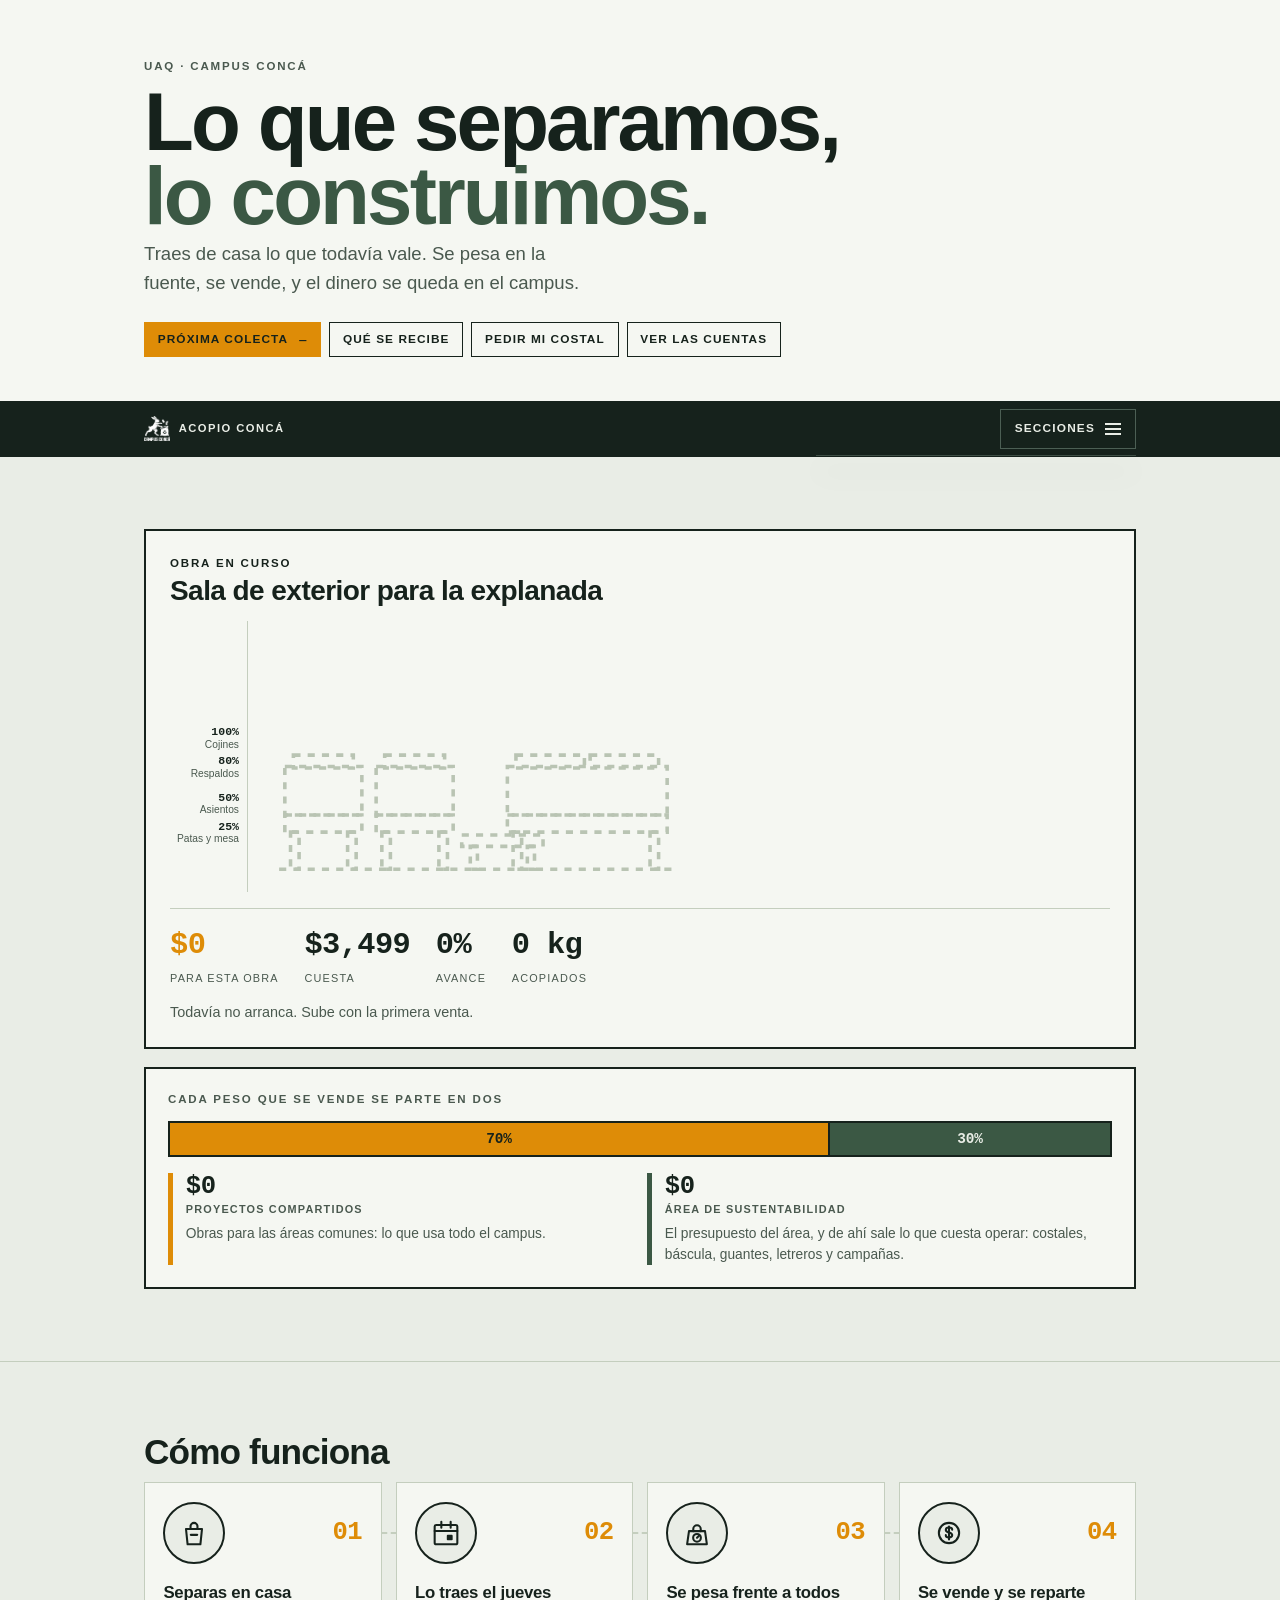
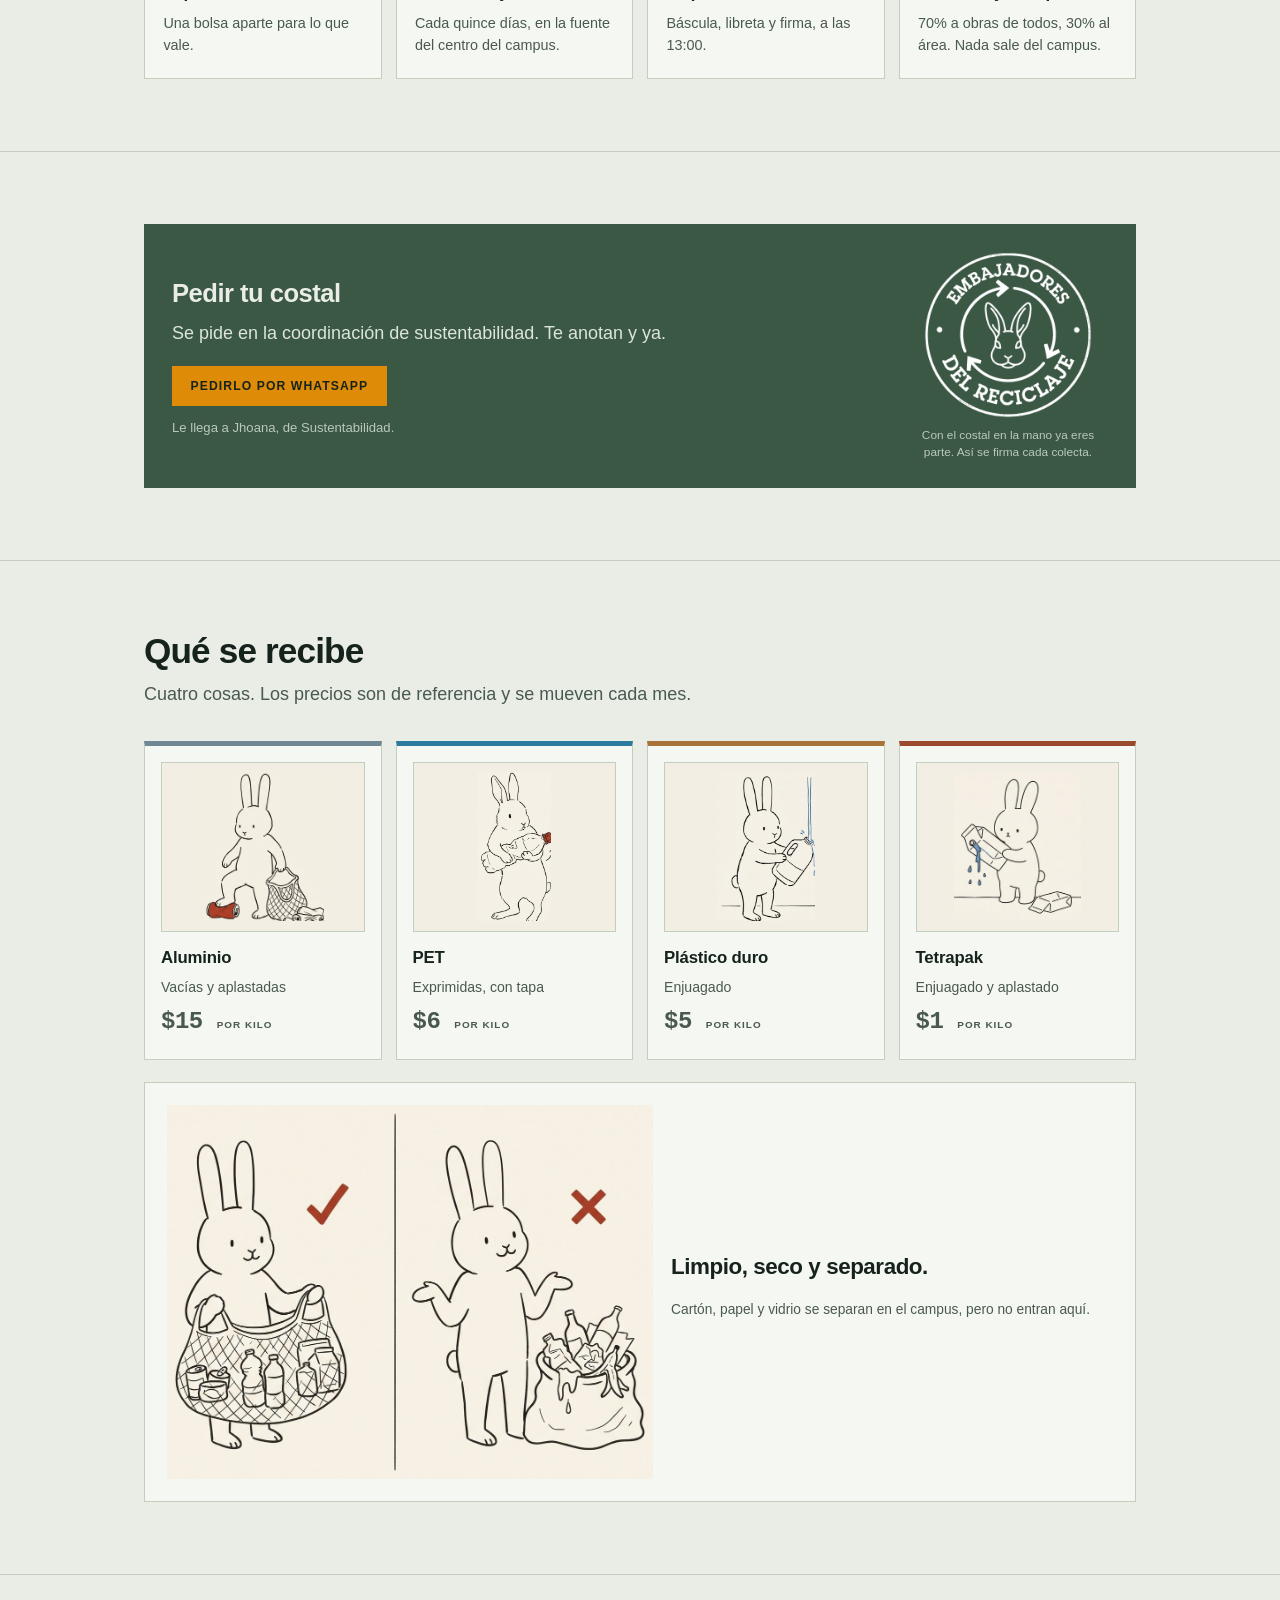
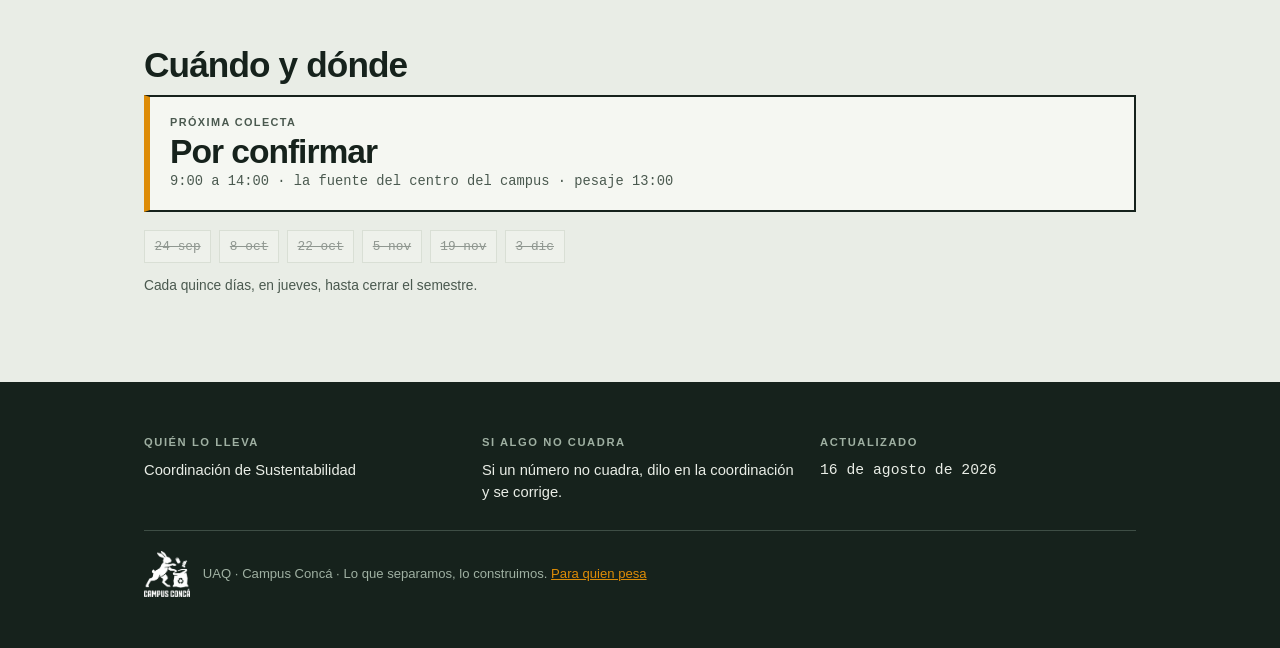
==== commit 6ab98c29: "El área carga con los costales: los gastos salen de su 30% y el 70% llega limpio Se parte lo vendido" ====
--- a/index.html
+++ b/index.html
@@ -140,7 +140,7 @@
 <script>
 (function(){
   const { D, $, pesos, kilos, fecha, fechaCorta, diaSemana, calendario, proxima,
-          bolsa, paraObra, avance, kilosTotal, bloqueReparto } = A;
+          totalVentas, paraObra, avance, kilosTotal, bloqueReparto } = A;
 
   A.barra("index.html");
 
@@ -160,7 +160,7 @@
   $("#c-kilos").textContent = kilos(kilosTotal());
   $("#c-pct").textContent = Math.round(pct*100) + "%";
   const falta = Math.max(0, D.meta.costo - obra);
-  $("#faltan").textContent = bolsa() <= 0
+  $("#faltan").textContent = totalVentas() <= 0
     ? "Todavía no arranca. Sube con la primera venta."
     : (falta > 0 ? "Faltan " + pesos(falta) + " para esta obra." : "Ya está pagada.");
 
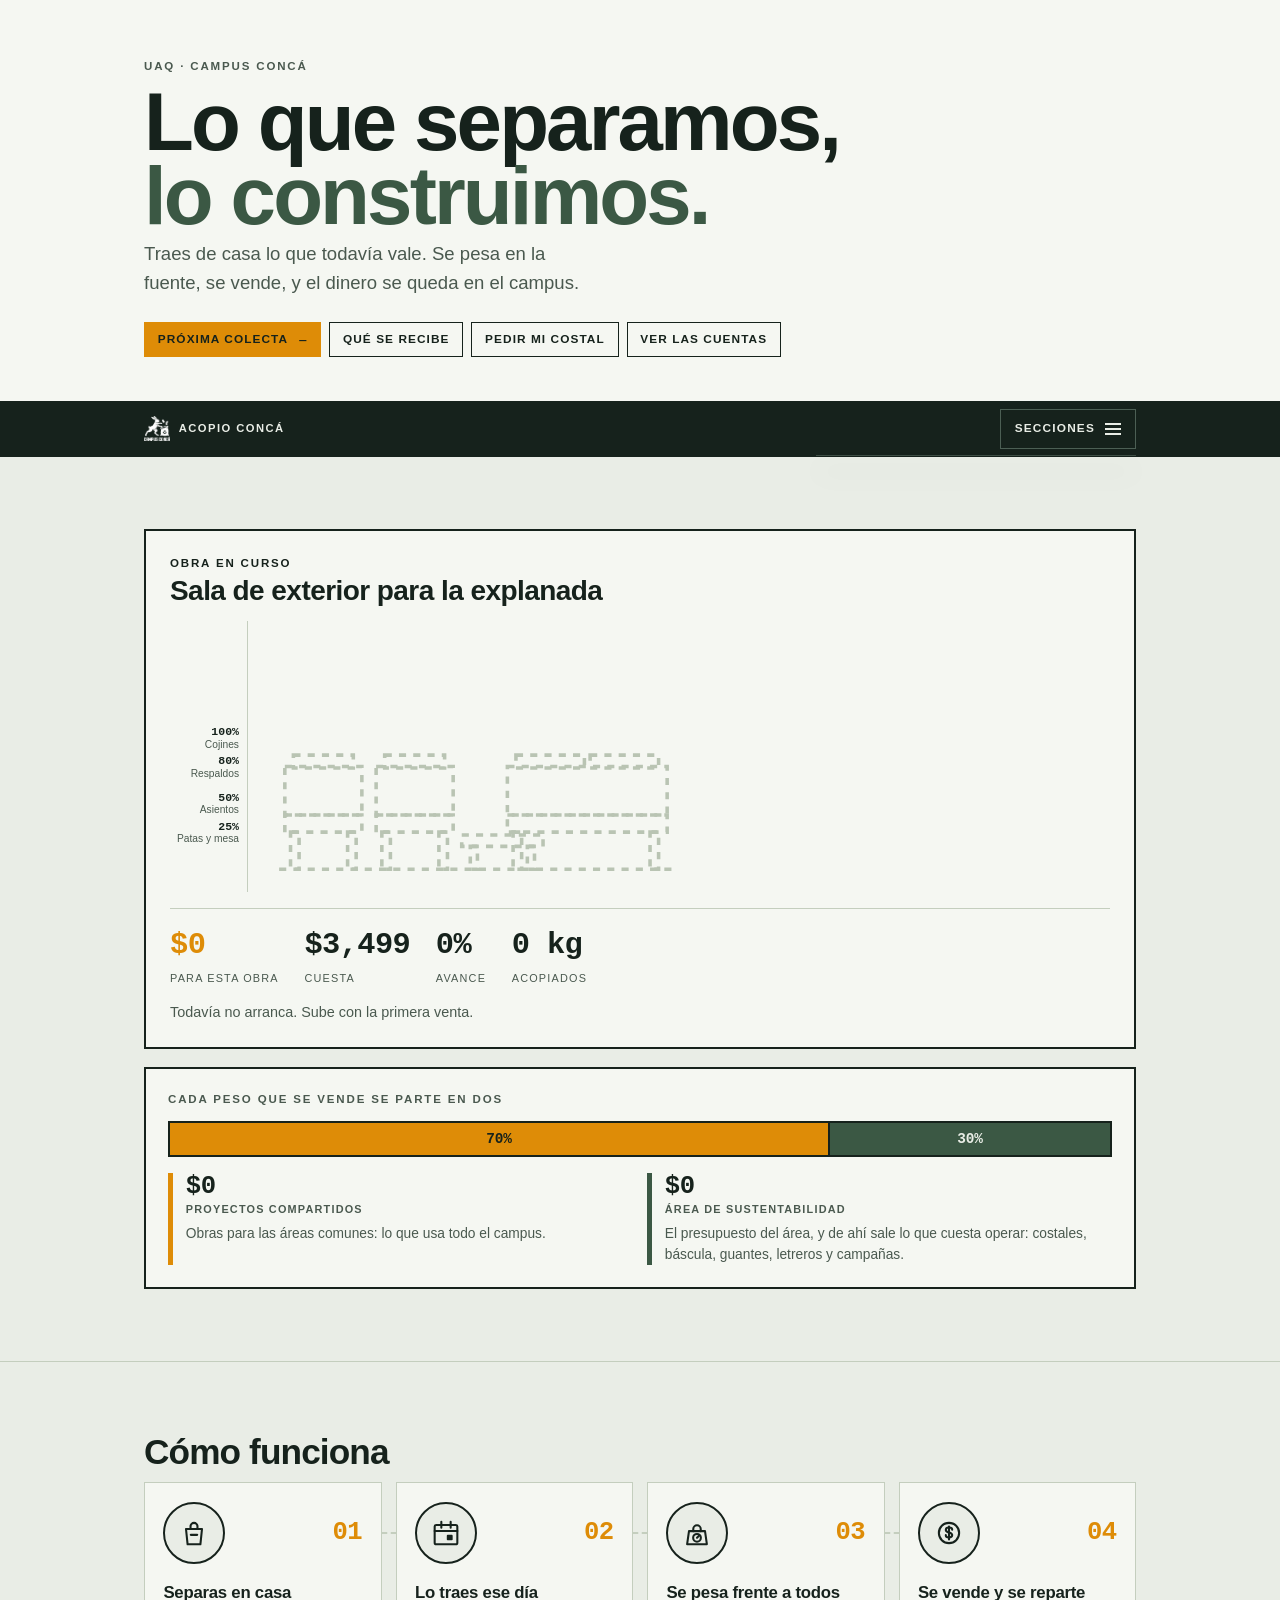
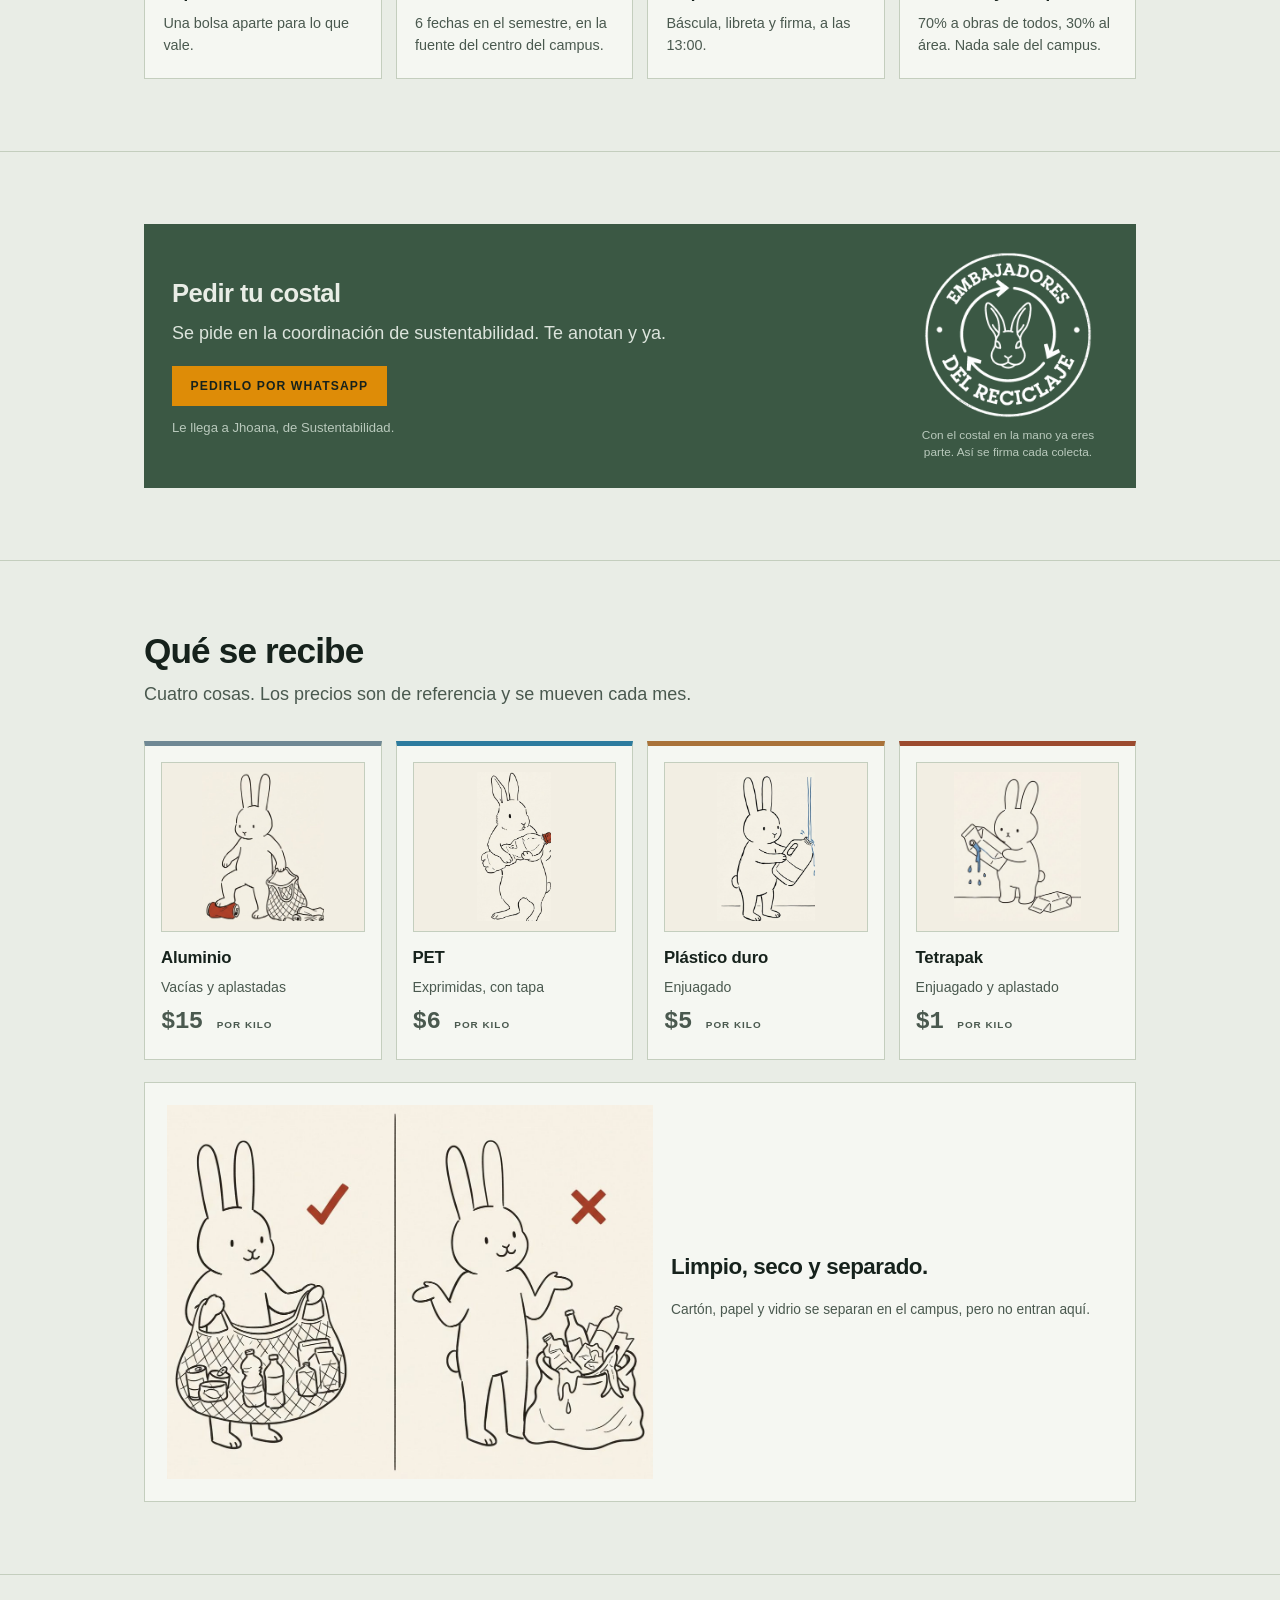
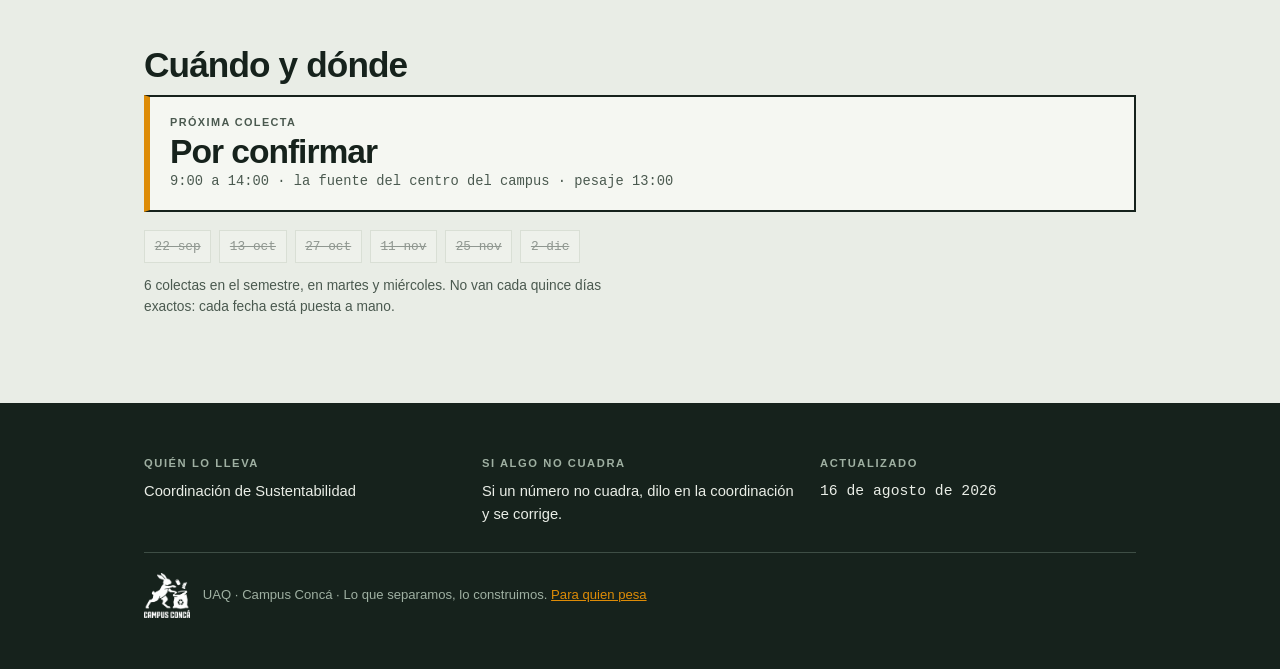
==== commit 804b5dac: "Las seis fechas se escriben a mano: el semestre no cabía en una cadencia El calendario se generaba c" ====
--- a/index.html
+++ b/index.html
@@ -129,7 +129,7 @@
       <span class="det" id="p-det"></span>
     </div>
     <div class="fechas" id="fechas"></div>
-    <p class="nota" style="margin-top:12px">Cada quince días, en jueves, hasta cerrar el semestre.</p>
+    <p class="nota" style="margin-top:12px" id="nota-cal"></p>
   </div>
 </section>
 
@@ -140,7 +140,7 @@
 <script>
 (function(){
   const { D, $, pesos, kilos, fecha, fechaCorta, diaSemana, calendario, proxima,
-          totalVentas, paraObra, avance, kilosTotal, bloqueReparto } = A;
+          diasColecta, totalVentas, paraObra, avance, kilosTotal, bloqueReparto } = A;
 
   A.barra("index.html");
 
@@ -192,7 +192,8 @@
   corte.setAttribute("height", (190-y).toFixed(1));
 
   /* pasos */
-  const e = D.entrega;
+  // El calendario se calcula aquí porque los pasos ya lo necesitan.
+  const e = D.entrega, cal = calendario(), sig = proxima(), hoy = A.hoy();
   // Dibujos de una línea, del mismo trazo que la mesa de arriba.
   const ICO = {
     bolsa:  '<path d="M6 9h12l-1.2 11.5H7.2z"/><path d="M9.4 9V7a2.6 2.6 0 0 1 5.2 0v2"/><path d="M9.6 13.4h4.8"/>',
@@ -205,7 +206,7 @@
 
   $("#pasos").innerHTML = [
     ["01","bolsa", "Separas en casa","Una bolsa aparte para lo que vale."],
-    ["02","fecha", "Lo traes el jueves","Cada quince días, en " + e.lugar + "."],
+    ["02","fecha", "Lo traes ese día", cal.length + " fechas en el semestre, en " + e.lugar + "."],
     ["03","pesa",  "Se pesa frente a todos","Báscula, libreta y firma, a las " + e.pesaje + "."],
     ["04","dinero","Se vende y se reparte", D.reparto.compartido.pct + "% a obras de todos, " +
                                             D.reparto.area.pct + "% al área. Nada sale del campus."]
@@ -223,10 +224,11 @@
     </div>`).join("");
 
   /* calendario */
-  const cal = calendario(), sig = proxima(), hoy = A.hoy();
   $("#r-fecha").textContent = sig ? fechaCorta(sig) : "—";
   $("#p-dia").textContent = sig ? diaSemana(sig) + " " + fecha(sig).replace(/ de \d{4}$/,"") : "Por confirmar";
   $("#p-det").textContent = e.horario + " · " + e.lugar + " · pesaje " + e.pesaje;
+  $("#nota-cal").textContent = cal.length + " colectas en el semestre, en " + diasColecta() +
+    ". No van cada quince días exactos: cada fecha está puesta a mano.";
   $("#fechas").innerHTML = cal.map(f =>
     `<span class="${f < hoy ? "pasada" : (f === sig ? "sigue" : "")}">${fechaCorta(f)}</span>`).join("");
 
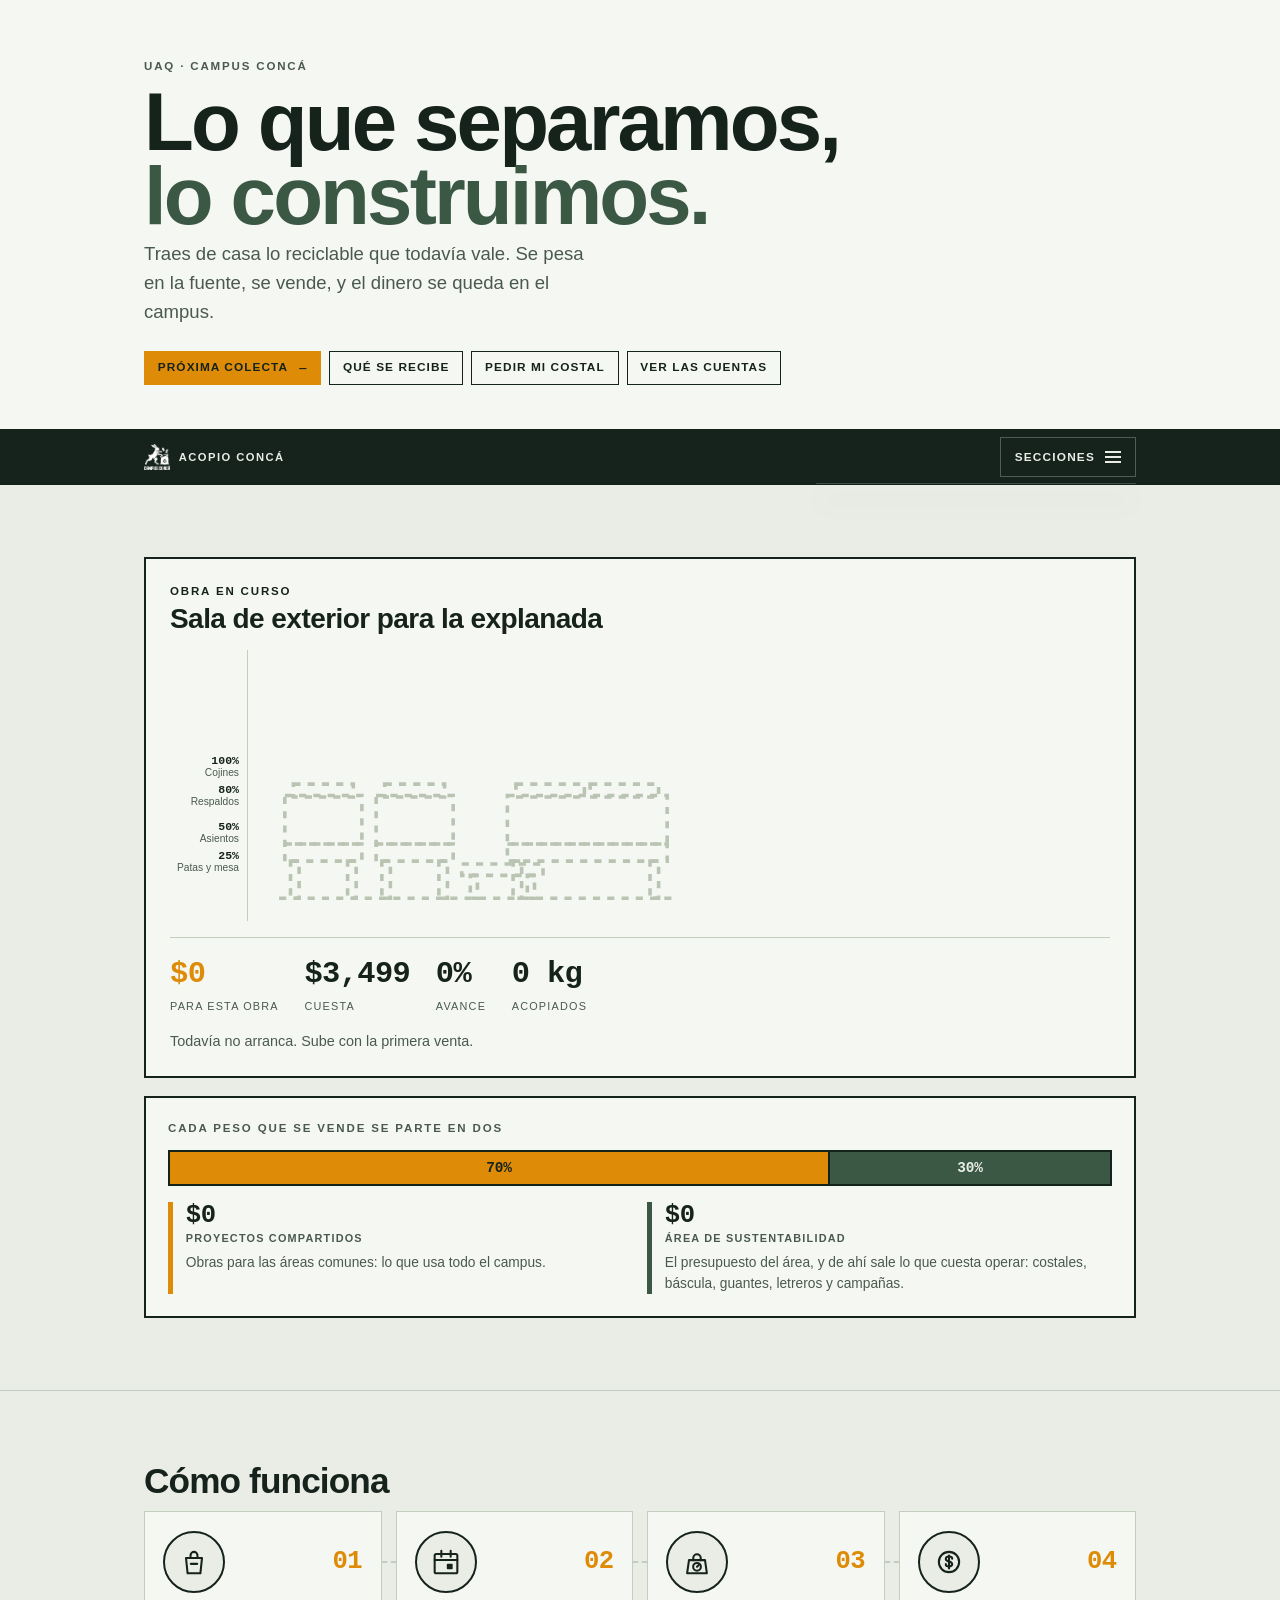
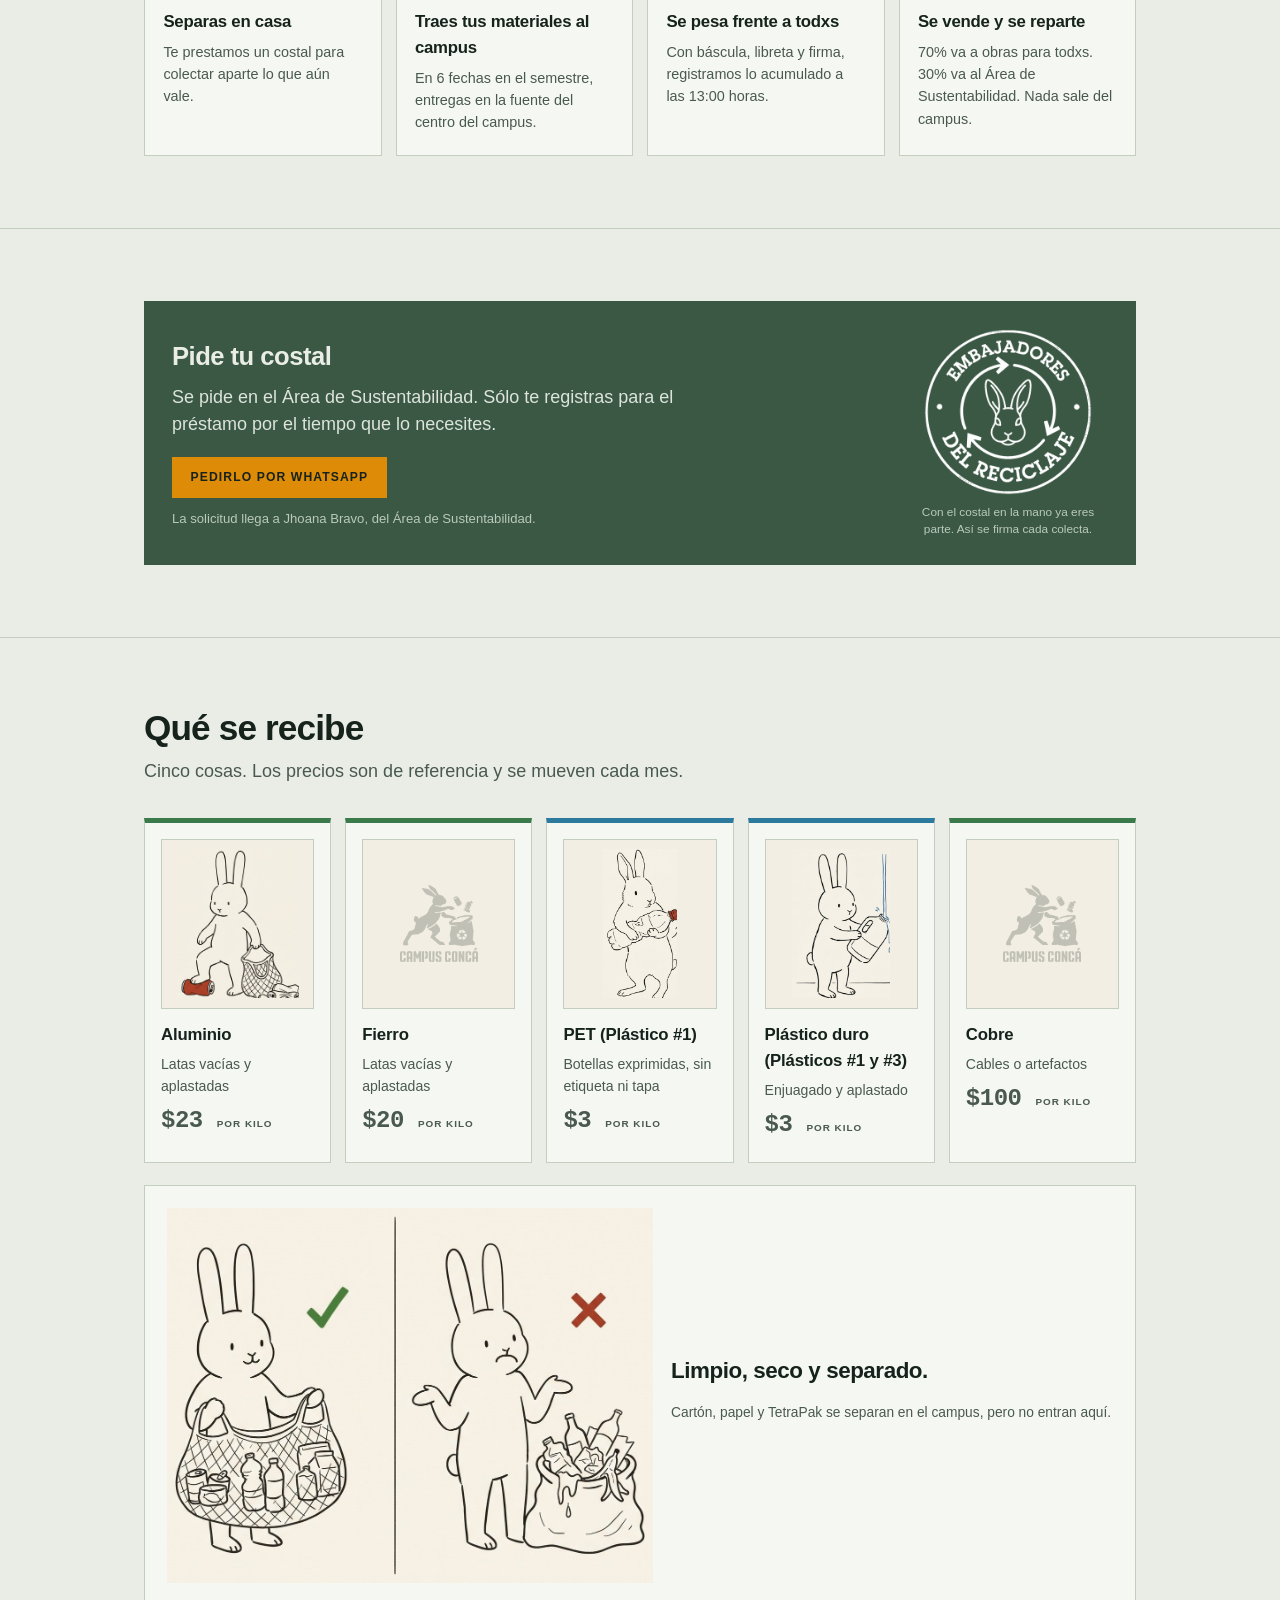
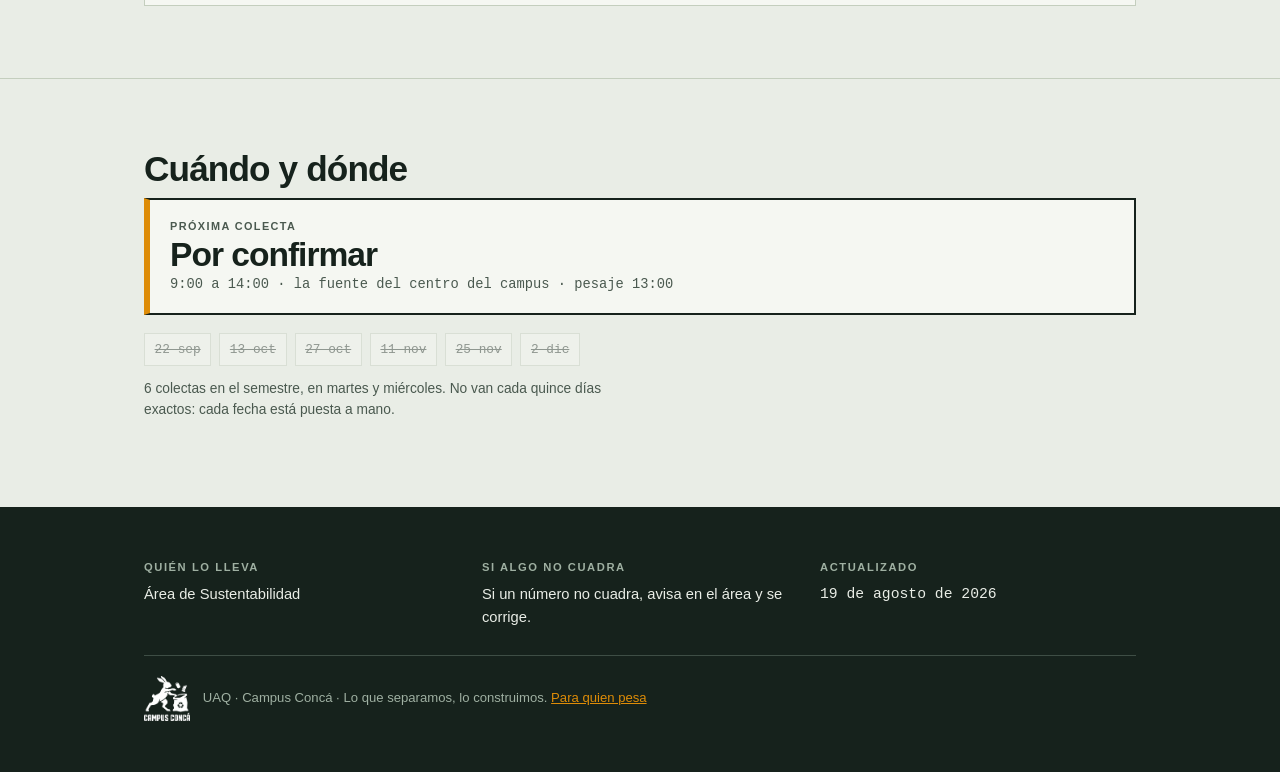
==== commit ffc2da94: "Integra los comentarios de Sustentabilidad sobre el acopio Cambios pedidos en el documento de coment" ====
--- a/index.html
+++ b/index.html
@@ -13,7 +13,7 @@
   <div class="wrap">
     <p class="eyebrow" id="campus"></p>
     <h1>Lo que separamos,<em>lo construimos.</em></h1>
-    <p class="bajada">Traes de casa lo que todavía vale. Se pesa en la fuente, se vende, y el dinero se queda en el campus.</p>
+    <p class="bajada">Traes de casa lo reciclable que todavía vale. Se pesa en la fuente, se vende, y el dinero se queda en el campus.</p>
     <nav class="rapidos" aria-label="Accesos rápidos">
       <a class="fuerte" href="#cuando">Próxima colecta <b id="r-fecha"></b></a>
       <a href="#materiales">Qué se recibe</a>
@@ -92,7 +92,7 @@
   <div class="wrap">
     <div class="banda">
       <div class="banda-txt">
-        <h3>Pedir tu costal</h3>
+        <h3>Pide tu costal</h3>
         <p id="costal-txt"></p>
         <a class="wa" id="costal-wa" target="_blank" rel="noopener">Pedirlo por WhatsApp</a>
         <p class="quien" id="costal-quien"></p>
@@ -108,7 +108,7 @@
 <section id="materiales">
   <div class="wrap">
     <h2 class="tit">Qué se recibe</h2>
-    <p class="sub">Cuatro cosas. Los precios son de referencia y se mueven cada mes.</p>
+    <p class="sub" id="sub-mats"></p>
     <div class="mats" id="mats"></div>
     <div class="sisi">
       <img src="img/asi-si-asi-no.jpg" alt="Un costal con los materiales separados y limpios frente a otro con basura revuelta">
@@ -140,7 +140,7 @@
 <script>
 (function(){
   const { D, $, pesos, kilos, fecha, fechaCorta, diaSemana, calendario, proxima,
-          diasColecta, totalVentas, paraObra, avance, kilosTotal, bloqueReparto } = A;
+          diasColecta, totalVentas, paraObra, avance, kilosTotal, bloqueReparto, enLetrasM } = A;
 
   A.barra("index.html");
 
@@ -149,8 +149,10 @@
   const c = D.costal;
   $("#costal-txt").textContent = c.texto;
   $("#costal-wa").href = "https://wa.me/" + c.whatsapp + "?text=" + encodeURIComponent(c.mensaje);
-  $("#costal-quien").textContent = "Le llega a " + c.quien + ".";
+  $("#costal-quien").textContent = "La solicitud llega a " + c.quien + ".";
   $("#fuera").textContent = D.fuera;
+  $("#sub-mats").textContent = enLetrasM(D.materiales.length) +
+    " cosas. Los precios son de referencia y se mueven cada mes.";
 
   /* obra */
   // La barra de la obra sube con su 70%, no con la bolsa entera.
@@ -205,11 +207,11 @@
     'stroke-linecap="round" stroke-linejoin="round" aria-hidden="true">' + d + '</svg>';
 
   $("#pasos").innerHTML = [
-    ["01","bolsa", "Separas en casa","Una bolsa aparte para lo que vale."],
-    ["02","fecha", "Lo traes ese día", cal.length + " fechas en el semestre, en " + e.lugar + "."],
-    ["03","pesa",  "Se pesa frente a todos","Báscula, libreta y firma, a las " + e.pesaje + "."],
-    ["04","dinero","Se vende y se reparte", D.reparto.compartido.pct + "% a obras de todos, " +
-                                            D.reparto.area.pct + "% al área. Nada sale del campus."]
+    ["01","bolsa", "Separas en casa","Te prestamos un costal para colectar aparte lo que aún vale."],
+    ["02","fecha", "Traes tus materiales al campus", "En " + cal.length + " fechas en el semestre, entregas en " + e.lugar + "."],
+    ["03","pesa",  "Se pesa frente a todxs","Con báscula, libreta y firma, registramos lo acumulado a las " + e.pesaje + " horas."],
+    ["04","dinero","Se vende y se reparte", D.reparto.compartido.pct + "% va a obras para todxs. " +
+                                            D.reparto.area.pct + "% va al " + D.reparto.area.nombre + ". Nada sale del campus."]
   ].map(([n,i,t,p]) => `<div class="paso">
       <div class="cab"><span class="ico">${dibujo(ICO[i])}</span><span class="n">${n}</span></div>
       <h3>${t}</h3><p>${p}</p></div>`).join("");
@@ -217,7 +219,7 @@
   /* materiales */
   $("#mats").innerHTML = D.materiales.map(m => `
     <div class="mat" style="--c:${m.color}">
-      <div class="fig"><img src="${m.img}" alt=""></div>
+      <div class="fig${m.img ? "" : " sin-dibujo"}"><img src="${m.img || "img/conejo.png"}" alt=""></div>
       <h3>${m.nombre}</h3>
       <p class="cond">${m.condicion}</p>
       <p class="precio">$${m.precio} <small>por kilo</small></p>
--- a/estilo.css
+++ b/estilo.css
@@ -8,10 +8,8 @@
   --cempa:#DE8C07;      /* cempasúchil: avance y dinero */
   --barro:#9B4A2E;
   --linea:#C4CEBE;
-  --m-alu:#6F8894;
-  --m-pet:#2C7B9E;
-  --m-dur:#A97239;
-  --m-tet:#9B4A2E;
+  --m-metal:#3B7A4B;    /* contenedor de metales: verde */
+  --m-plast:#2C7B9E;    /* contenedor de plásticos: azul */
 
   --e-adm:#7B6A8A;
   --e-doc:#3B5844;
@@ -156,7 +154,9 @@
 }
 
 /* materiales */
-.mats{display:grid;grid-template-columns:repeat(auto-fit,minmax(215px,1fr));gap:14px}
+/* cinco materiales: la caja se achica para que quepan los cinco en una fila
+   y no quede uno huérfano en el renglón de abajo */
+.mats{display:grid;grid-template-columns:repeat(auto-fit,minmax(178px,1fr));gap:14px}
 .mat{background:var(--papel);border:1px solid var(--linea);border-top:5px solid var(--c);padding:1rem 1rem 1.1rem}
 .mat h3{margin:0;font-size:1.05rem;letter-spacing:-.01em}
 .mat .precio{font-family:var(--mono);font-size:1.5rem;font-weight:700;margin:.25rem 0 .1rem;letter-spacing:-.02em}
@@ -165,6 +165,9 @@
   padding:.6rem;margin-bottom:.85rem;height:170px}
 /* los dibujos vienen de distinto alto: la caja manda, el dibujo se acomoda */
 .mat .fig img{width:auto;height:100%;max-width:100%;object-fit:contain;display:block}
+/* material sin dibujo todavía: se pone el stencil del campus, apagado, en
+   lugar de dejar la caja rota. Al llegar el dibujo se llena img en datos.js. */
+.mat .fig.sin-dibujo img{height:52%;opacity:.22}
 .mat .cond{font-size:.88rem;margin:.35rem 0 0;color:var(--tinta-60)}
 .mat p{font-size:.88rem;margin:.7rem 0 0;color:var(--tinta-60)}
 .mat .equiv{font-family:var(--mono);font-size:.78rem;margin-top:.8rem;padding-top:.6rem;border-top:1px dashed var(--linea);color:var(--tinta)}
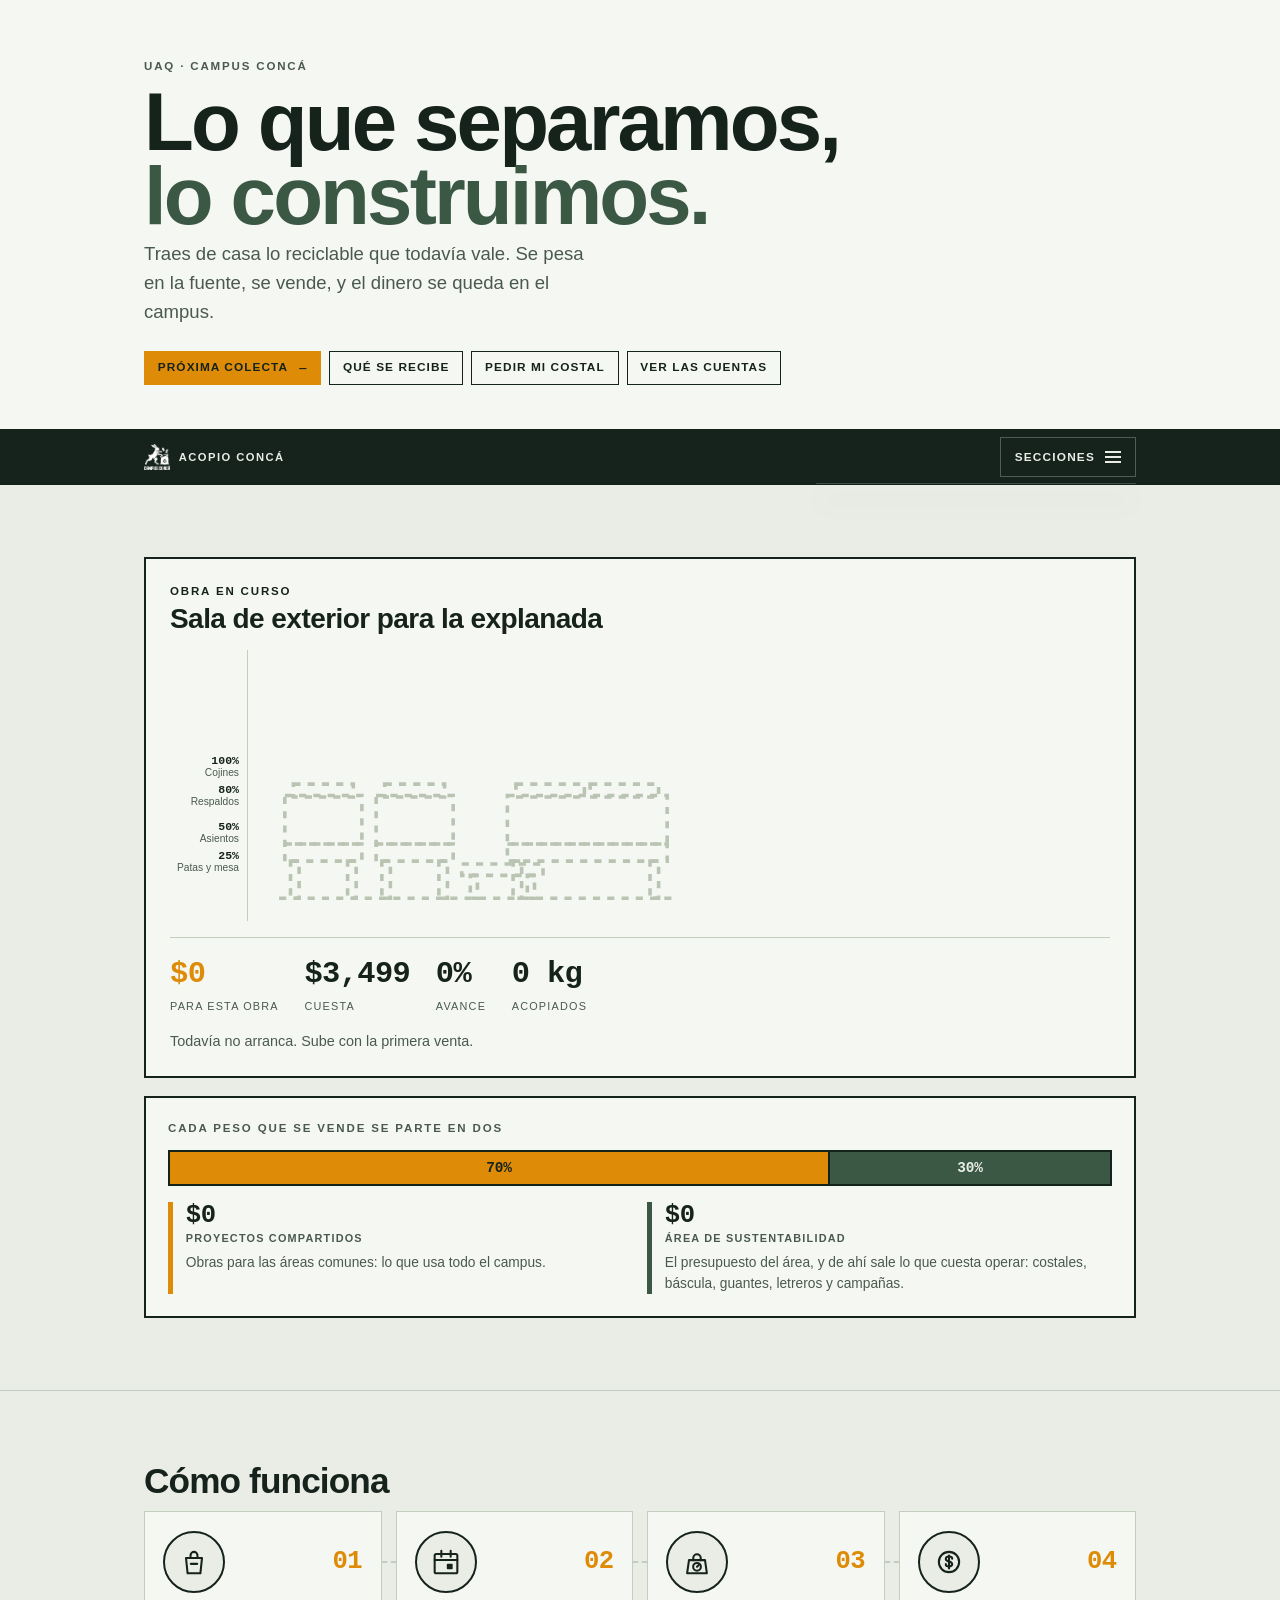
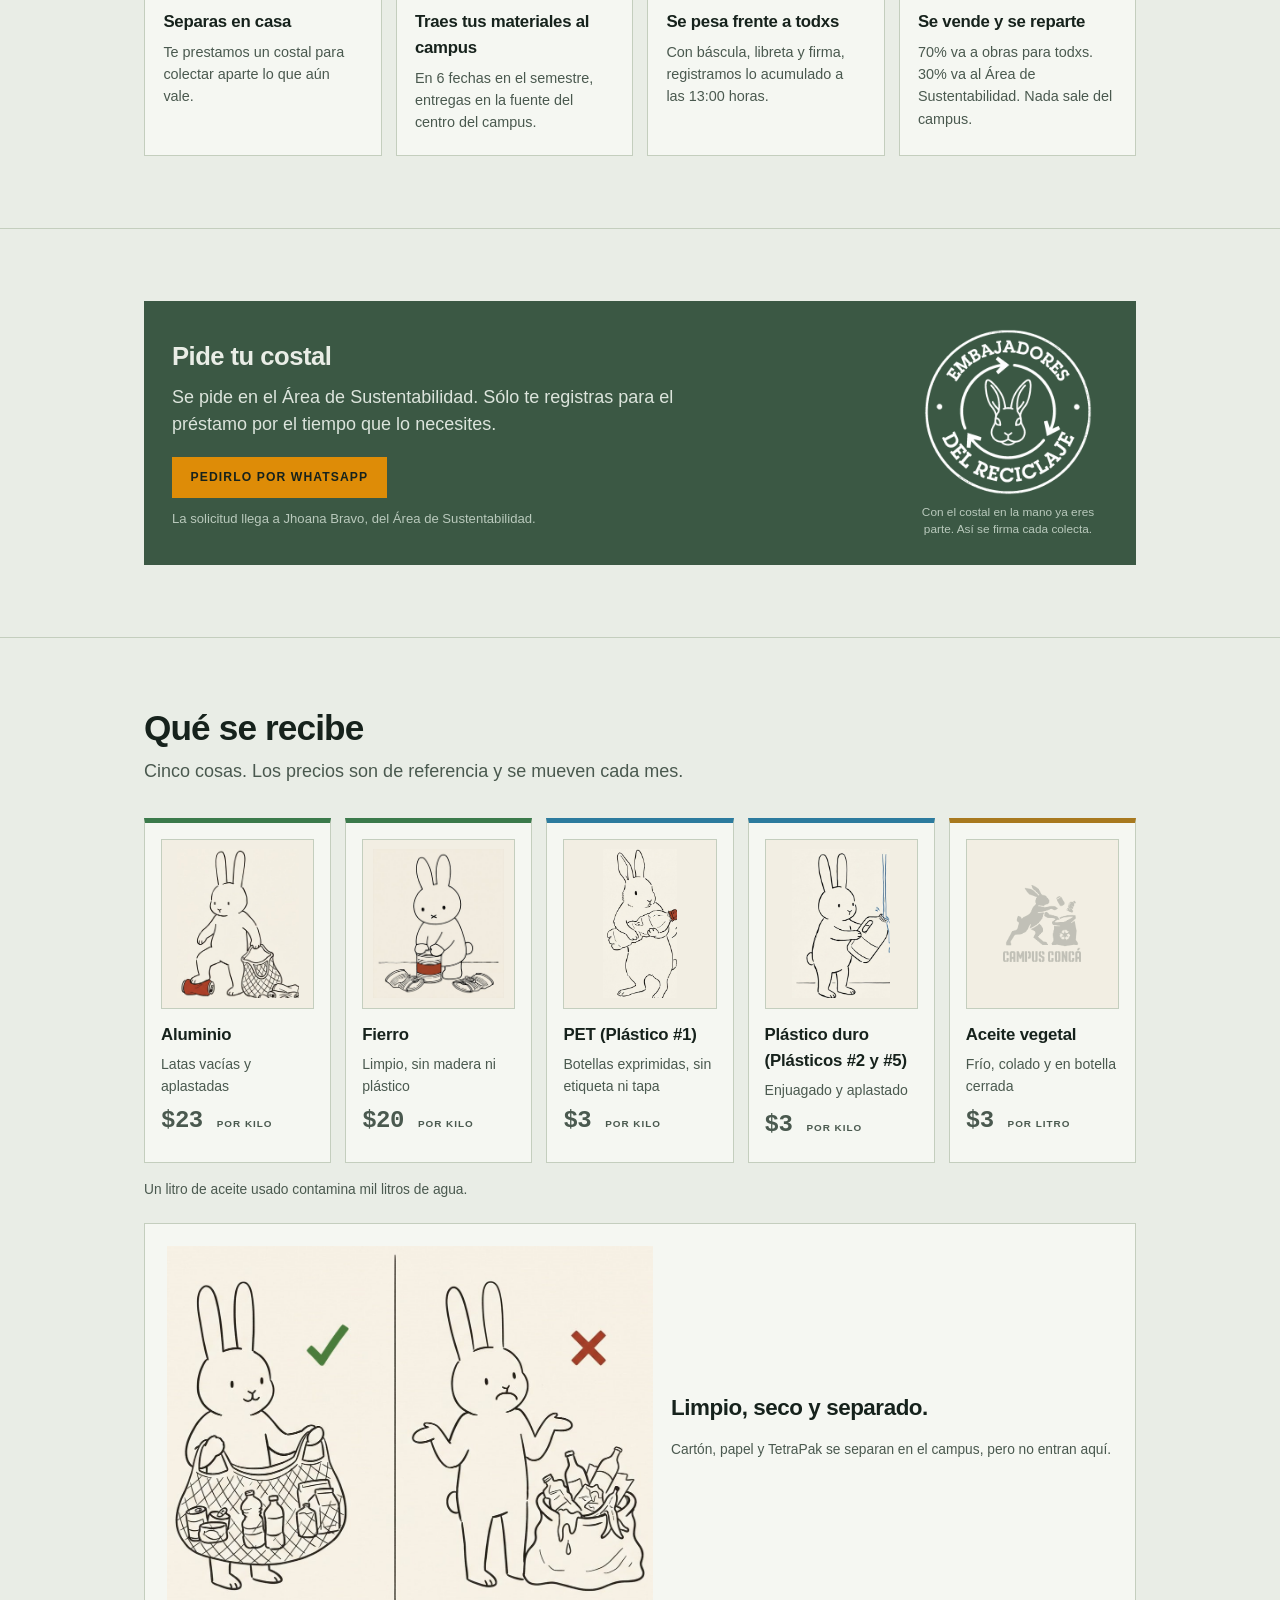
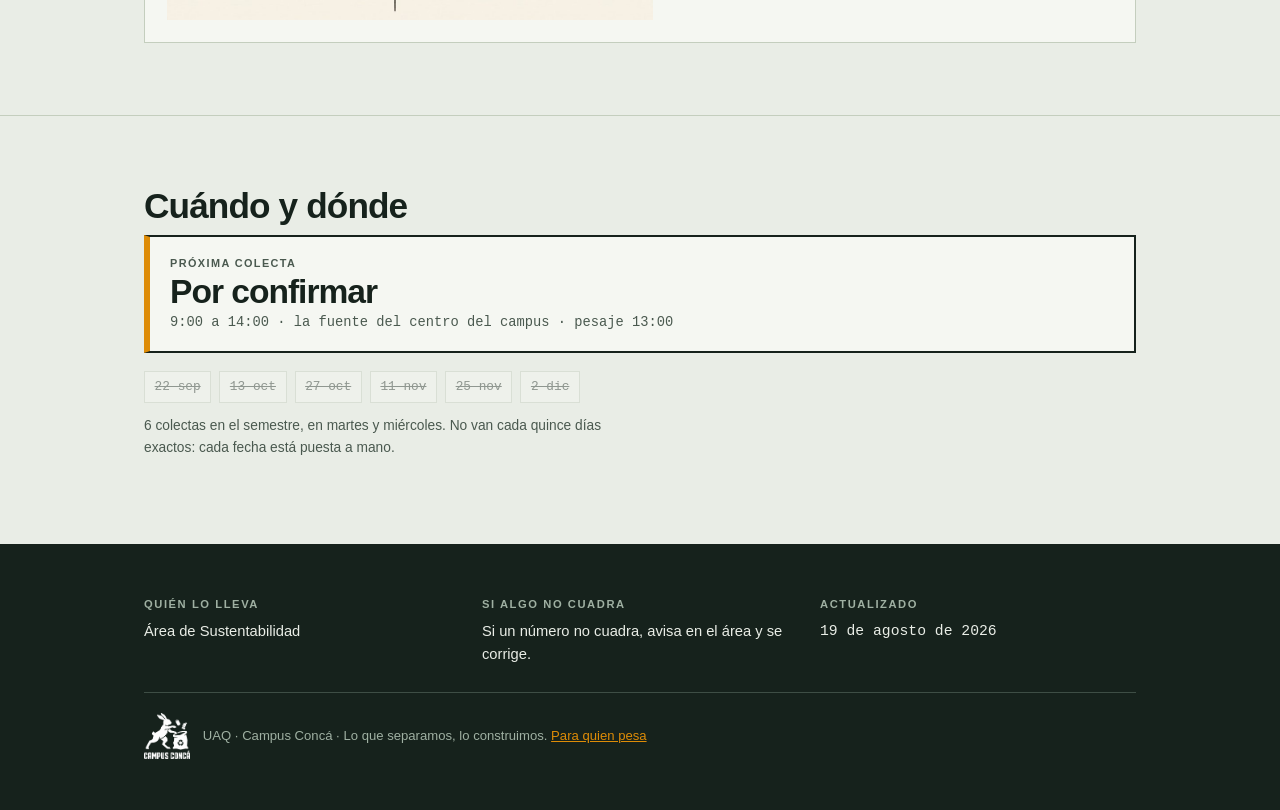
==== commit 335133ae: "Entra el aceite vegetal y con él las unidades El aceite se mide en litros y todo lo demás en kilos, " ====
--- a/index.html
+++ b/index.html
@@ -110,6 +110,7 @@
     <h2 class="tit">Qué se recibe</h2>
     <p class="sub" id="sub-mats"></p>
     <div class="mats" id="mats"></div>
+    <p class="nota" id="aceite-pie" style="margin:1rem 0 0"></p>
     <div class="sisi">
       <img src="img/asi-si-asi-no.jpg" alt="Un costal con los materiales separados y limpios frente a otro con basura revuelta">
       <div>
@@ -140,7 +141,7 @@
 <script>
 (function(){
   const { D, $, pesos, kilos, fecha, fechaCorta, diaSemana, calendario, proxima,
-          diasColecta, totalVentas, paraObra, avance, kilosTotal, bloqueReparto, enLetrasM } = A;
+          diasColecta, totalVentas, paraObra, avance, totalesTexto, bloqueReparto, enLetrasM } = A;
 
   A.barra("index.html");
 
@@ -151,6 +152,7 @@
   $("#costal-wa").href = "https://wa.me/" + c.whatsapp + "?text=" + encodeURIComponent(c.mensaje);
   $("#costal-quien").textContent = "La solicitud llega a " + c.quien + ".";
   $("#fuera").textContent = D.fuera;
+  $("#aceite-pie").textContent = D.aceitePie || "";
   $("#sub-mats").textContent = enLetrasM(D.materiales.length) +
     " cosas. Los precios son de referencia y se mueven cada mes.";
 
@@ -159,7 +161,7 @@
   const obra = paraObra(), pct = avance();
   $("#c-obra").textContent = pesos(Math.max(0, obra));
   $("#c-costo").textContent = pesos(D.meta.costo);
-  $("#c-kilos").textContent = kilos(kilosTotal());
+  $("#c-kilos").textContent = totalesTexto();
   $("#c-pct").textContent = Math.round(pct*100) + "%";
   const falta = Math.max(0, D.meta.costo - obra);
   $("#faltan").textContent = totalVentas() <= 0
@@ -222,7 +224,7 @@
       <div class="fig${m.img ? "" : " sin-dibujo"}"><img src="${m.img || "img/conejo.png"}" alt=""></div>
       <h3>${m.nombre}</h3>
       <p class="cond">${m.condicion}</p>
-      <p class="precio">$${m.precio} <small>por kilo</small></p>
+      <p class="precio">$${m.precio} <small>por ${m.unidad === "L" ? "litro" : "kilo"}</small></p>
     </div>`).join("");
 
   /* calendario */
--- a/estilo.css
+++ b/estilo.css
@@ -10,6 +10,7 @@
   --linea:#C4CEBE;
   --m-metal:#3B7A4B;    /* contenedor de metales: verde */
   --m-plast:#2C7B9E;    /* contenedor de plásticos: azul */
+  --m-aceite:#A8791F;   /* aceite vegetal: no va a contenedor, va aparte */
 
   --e-adm:#7B6A8A;
   --e-doc:#3B5844;
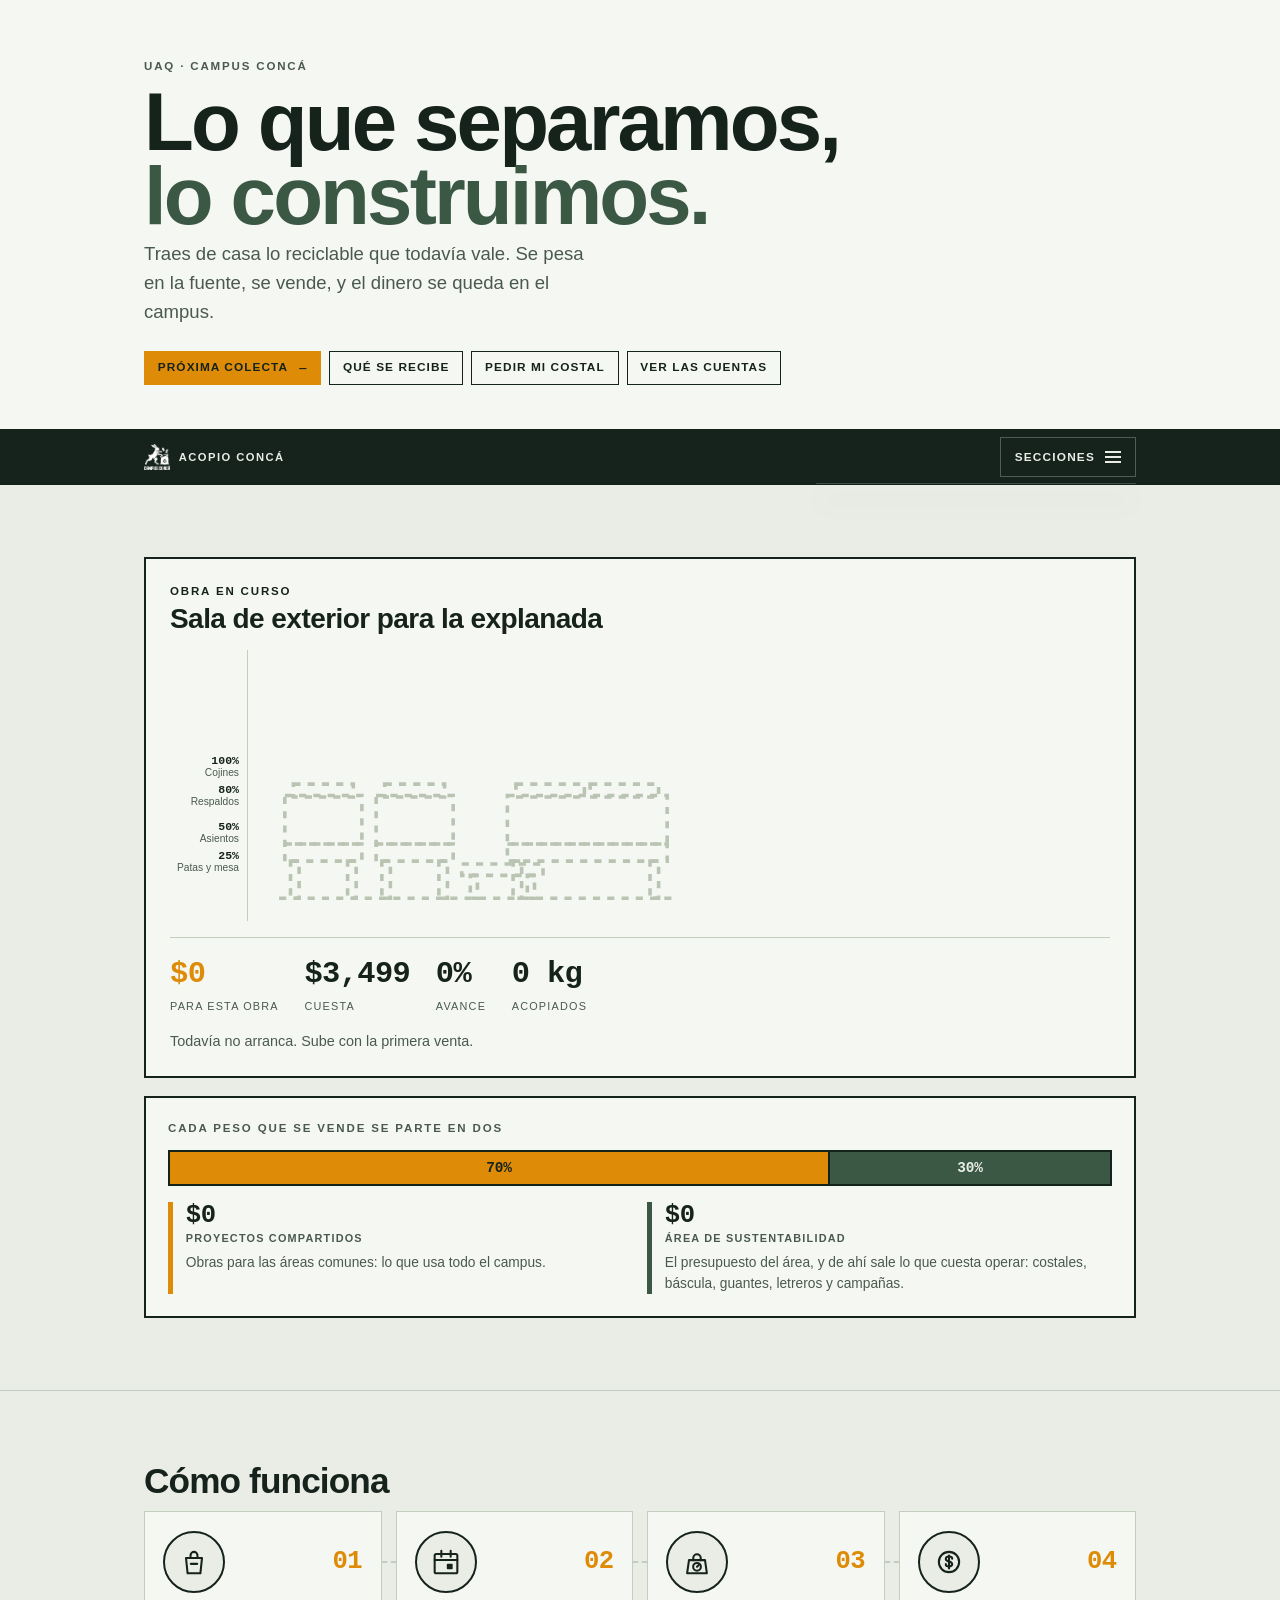
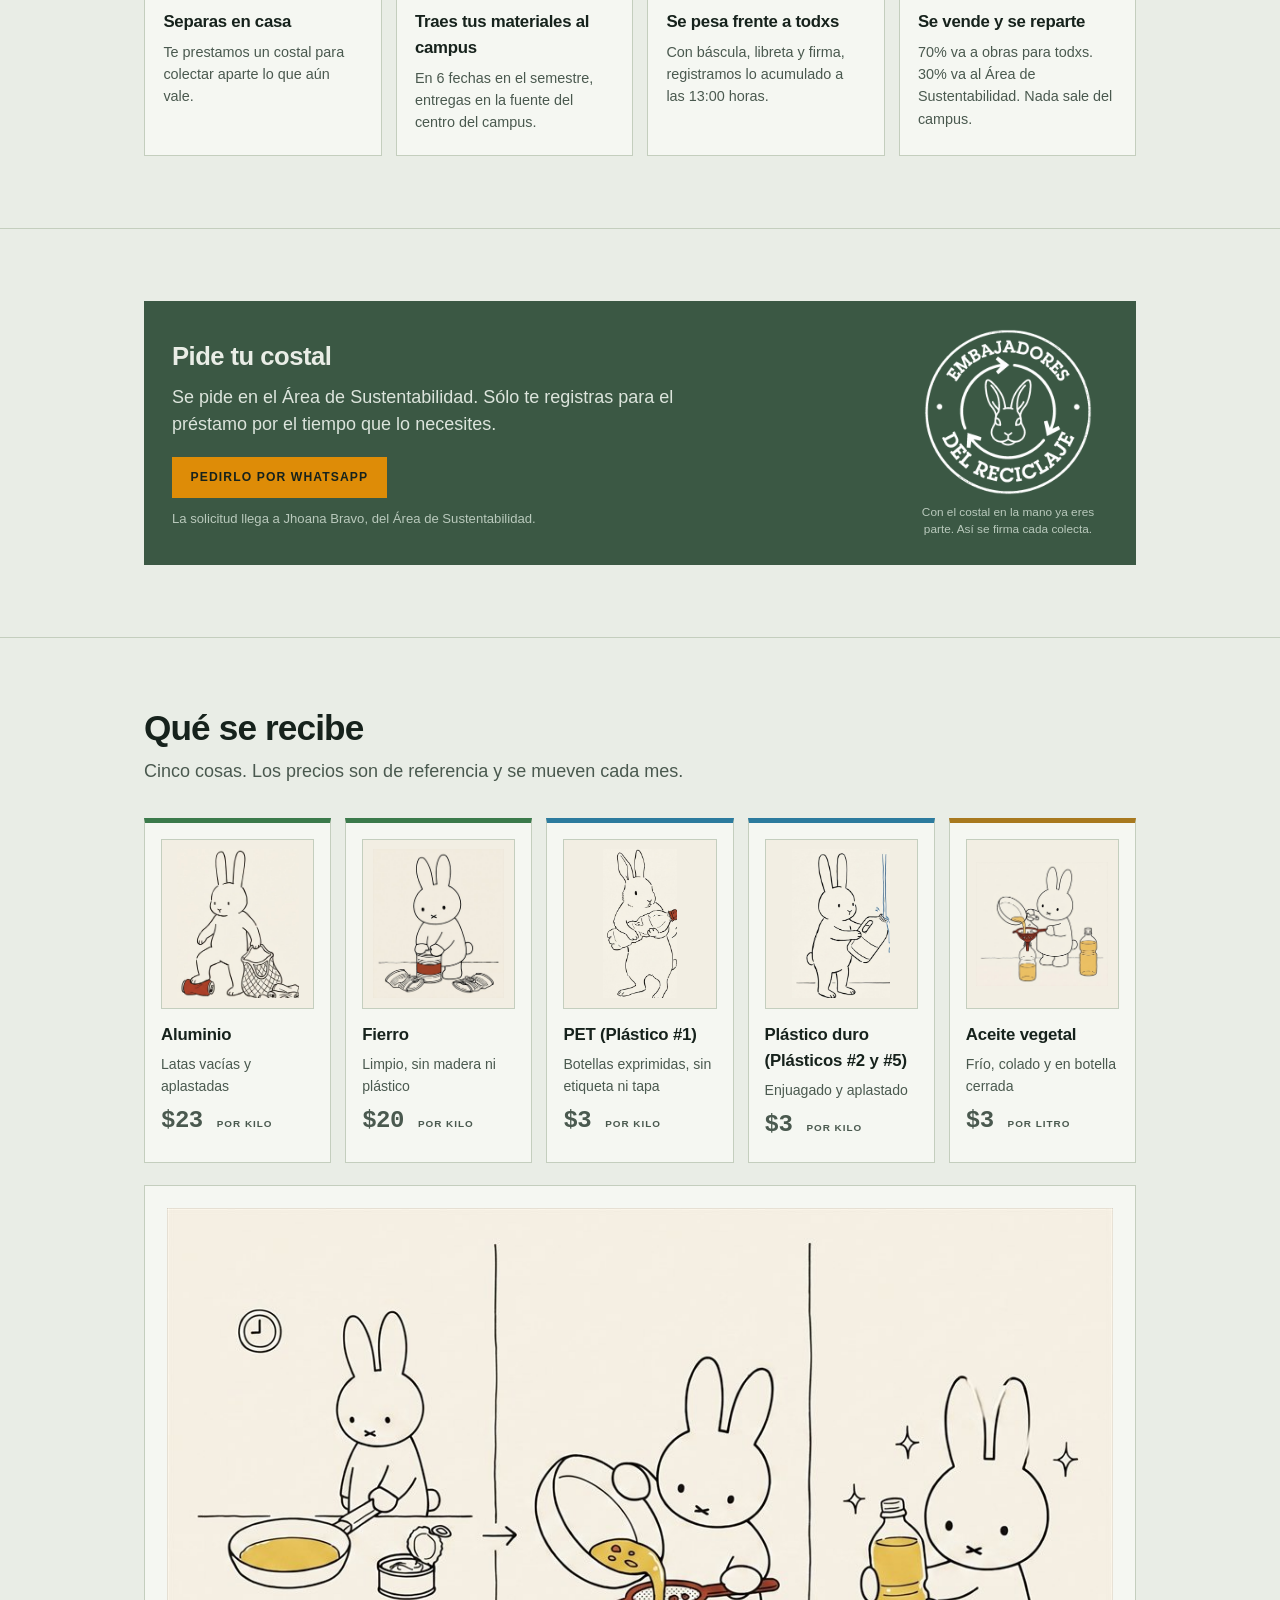
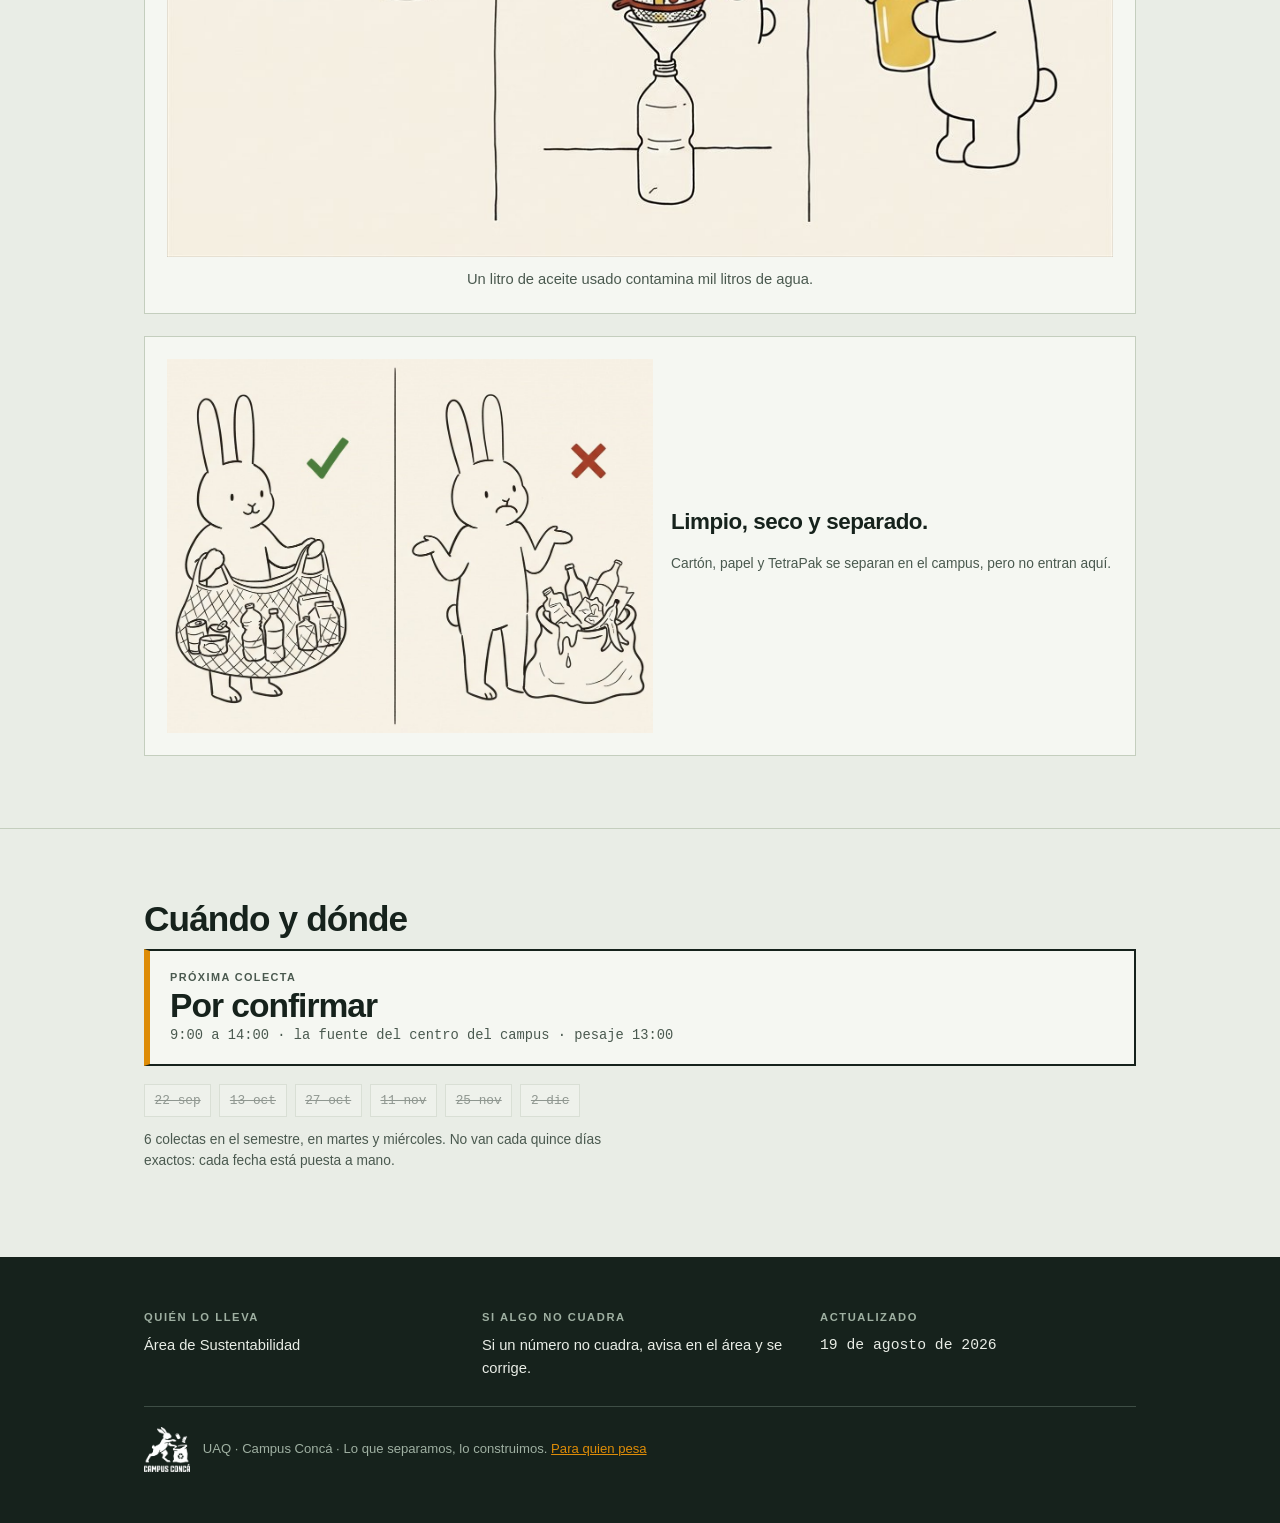
==== commit 01fd103a: "Llegan los dibujos del aceite Sí existían: el de la tarjeta y la tira de los tres pasos —enfriar, co" ====
--- a/index.html
+++ b/index.html
@@ -110,7 +110,10 @@
     <h2 class="tit">Qué se recibe</h2>
     <p class="sub" id="sub-mats"></p>
     <div class="mats" id="mats"></div>
-    <p class="nota" id="aceite-pie" style="margin:1rem 0 0"></p>
+    <div class="tira">
+      <img src="img/aceite-pasos.jpg" alt="Tres pasos: dejar enfriar el aceite, colarlo con un colador hacia una botella de plástico, y entregarla cerrada">
+      <p id="aceite-pie"></p>
+    </div>
     <div class="sisi">
       <img src="img/asi-si-asi-no.jpg" alt="Un costal con los materiales separados y limpios frente a otro con basura revuelta">
       <div>
--- a/estilo.css
+++ b/estilo.css
@@ -175,6 +175,13 @@
 .reglas{margin-top:22px;background:var(--papel);border:1px dashed var(--tinta);padding:1rem 1.15rem}
 .reglas h3{margin:0 0 .5rem;font-size:.74rem;letter-spacing:.14em;text-transform:uppercase}
 .reglas p{margin:0;font-size:.92rem}
+
+/* la tira de tres pasos del aceite: el dibujo es ancho, así que manda él y
+   el pie va debajo, centrado. Misma caja de papel que el "así sí, así no". */
+.tira{margin-top:22px;background:var(--papel);border:1px solid var(--linea);
+  padding:clamp(14px,2.4vw,22px)}
+.tira img{width:100%;display:block}
+.tira p{margin:.7rem 0 0;text-align:center;font-size:.92rem;color:var(--tinta-60)}
 
 /* así sí, así no */
 .sisi{display:grid;grid-template-columns:minmax(220px,1.1fr) 1fr;gap:18px;align-items:center;
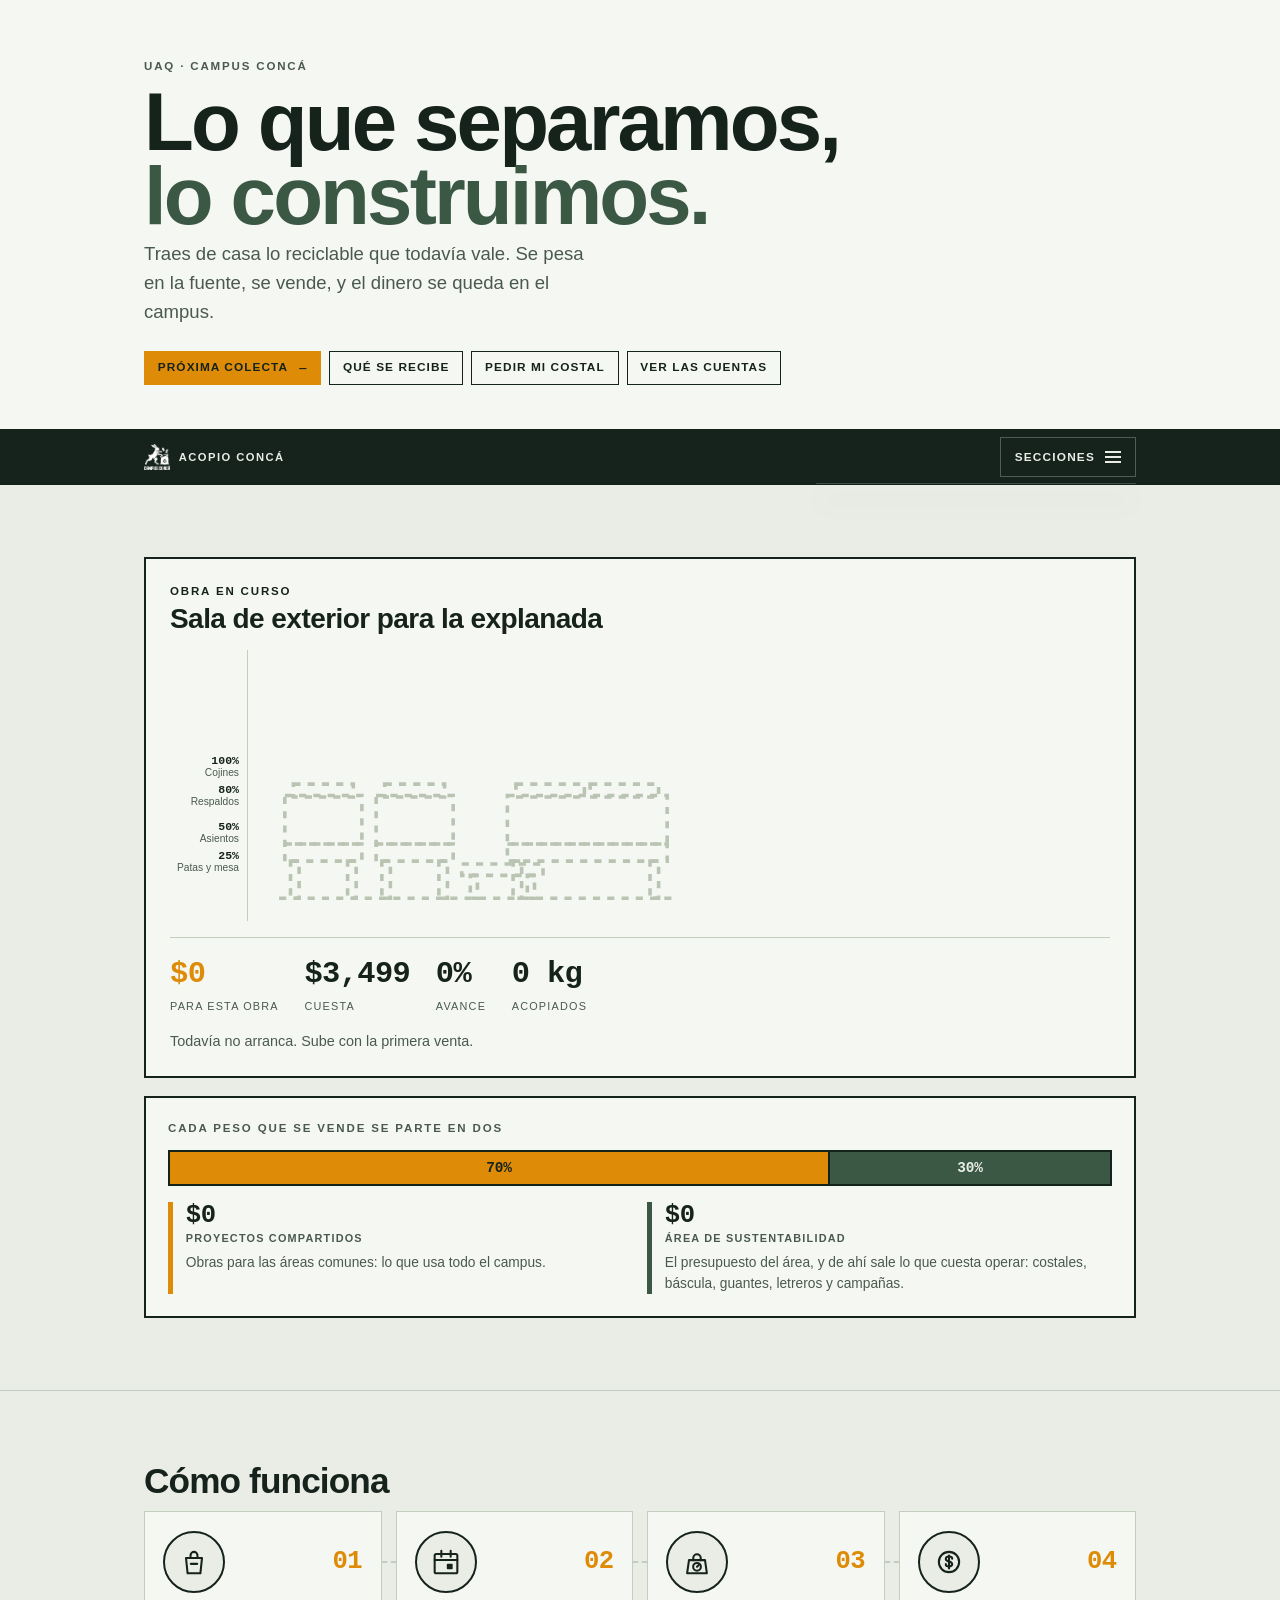
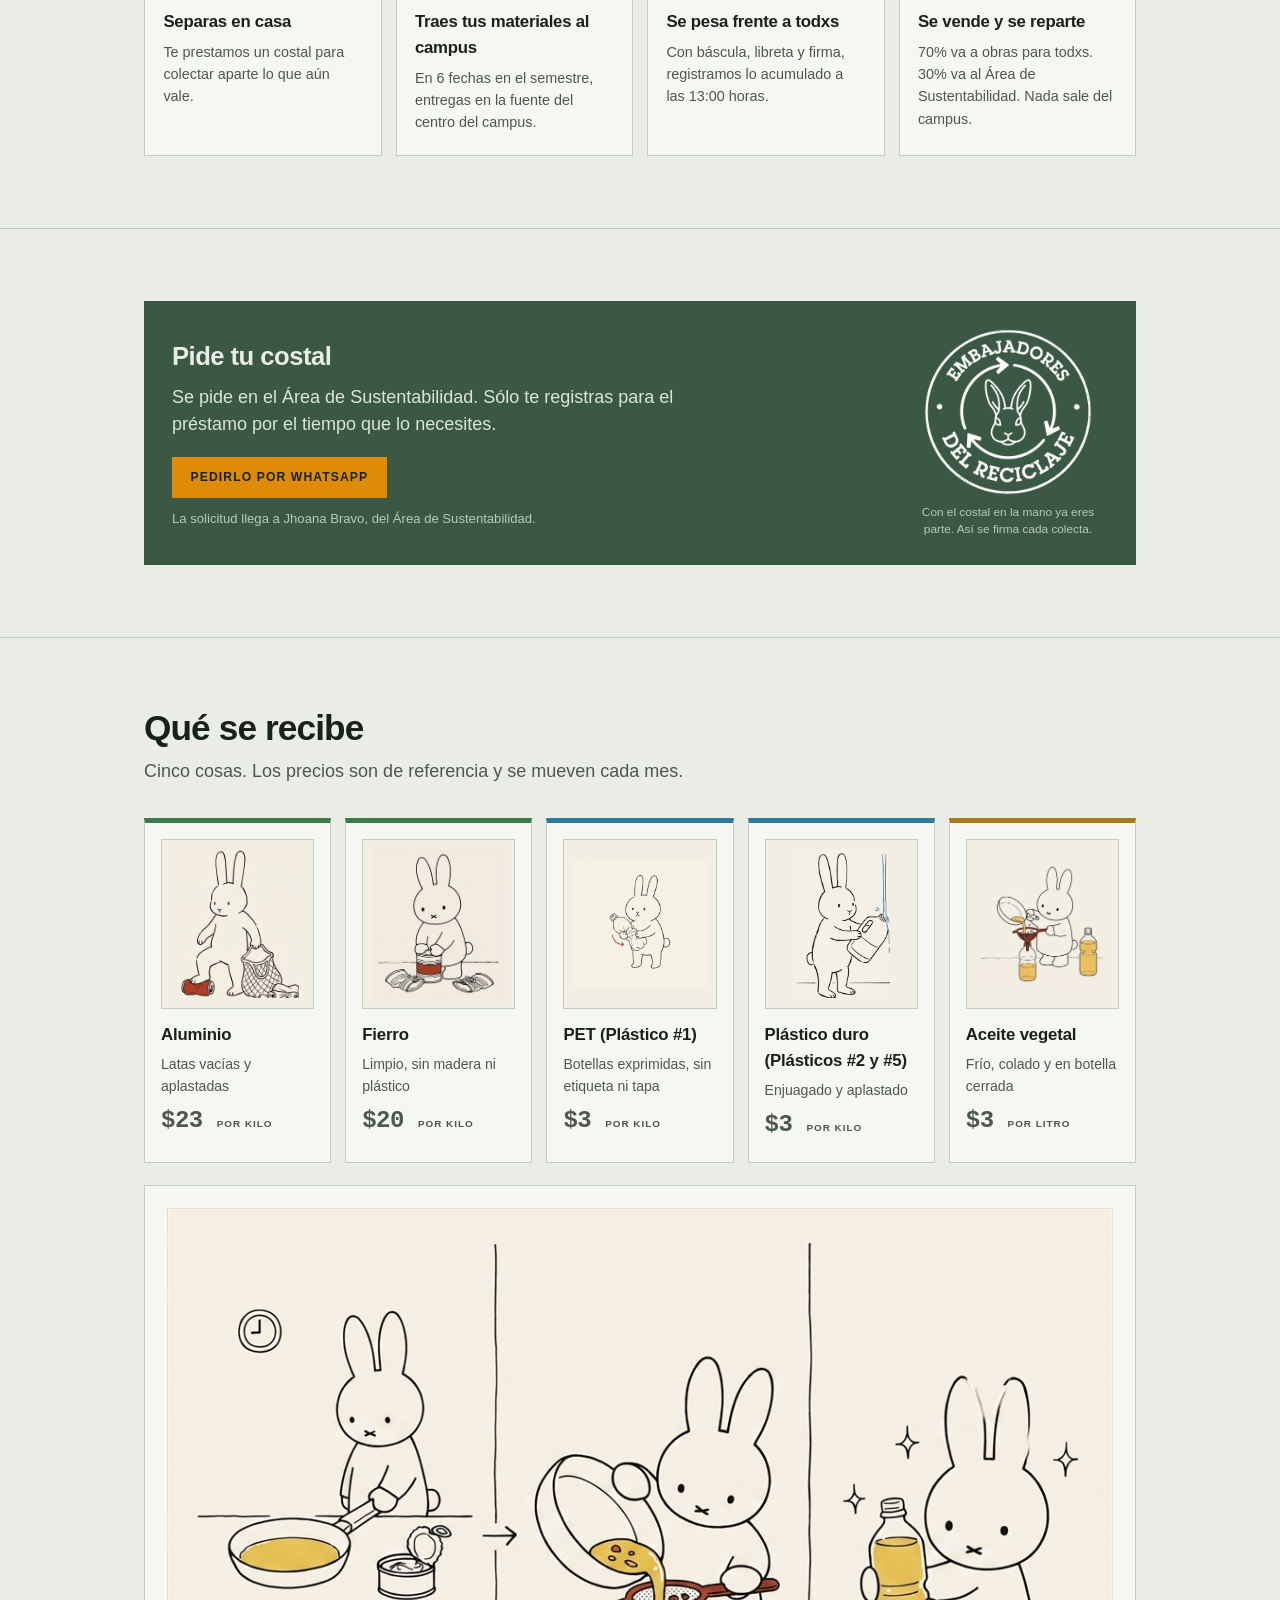
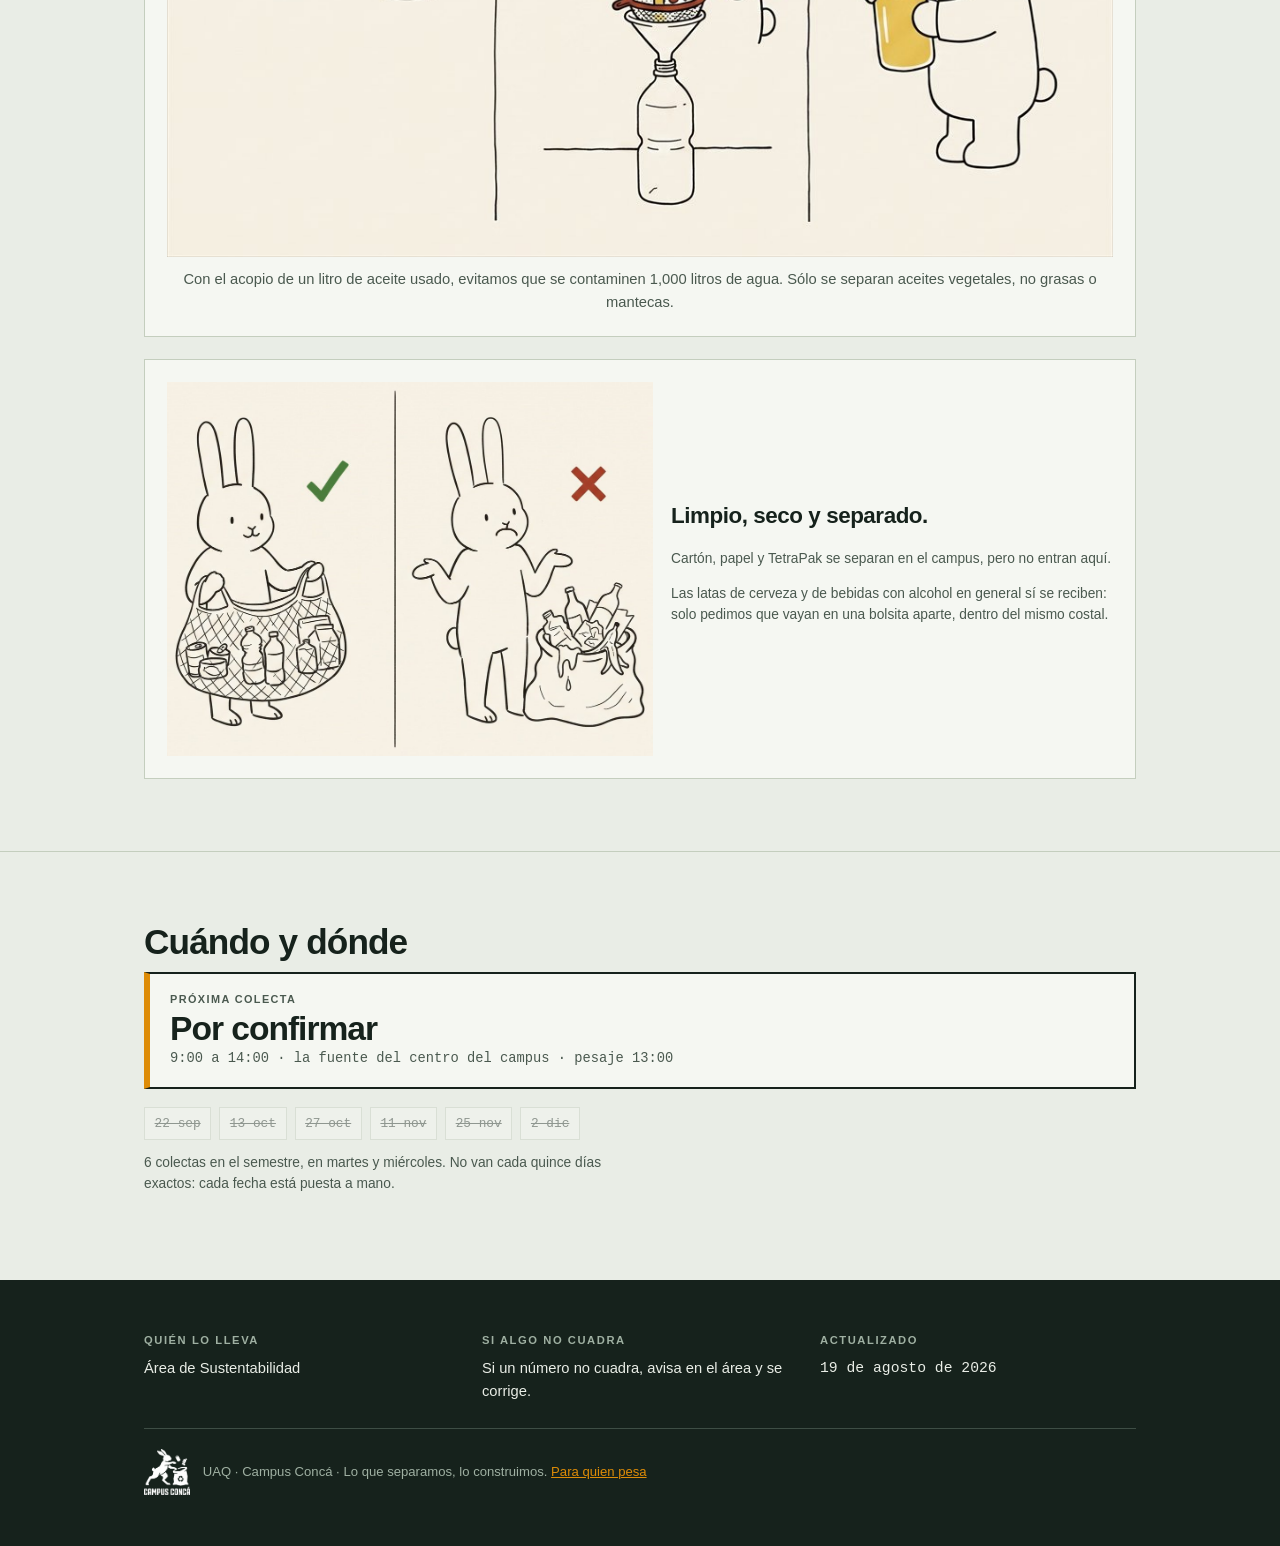
==== commit 4bf3078a: "El mensaje del costal nombra a Embajadores del Reciclaje Quien pide su costal por WhatsApp ahora esc" ====
--- a/index.html
+++ b/index.html
@@ -119,6 +119,7 @@
       <div>
         <p class="grande">Limpio, seco y separado.</p>
         <p class="nota" id="fuera"></p>
+        <p class="nota" id="latas"></p>
       </div>
     </div>
   </div>
@@ -155,6 +156,7 @@
   $("#costal-wa").href = "https://wa.me/" + c.whatsapp + "?text=" + encodeURIComponent(c.mensaje);
   $("#costal-quien").textContent = "La solicitud llega a " + c.quien + ".";
   $("#fuera").textContent = D.fuera;
+  $("#latas").textContent = D.latasAlcohol || "";
   $("#aceite-pie").textContent = D.aceitePie || "";
   $("#sub-mats").textContent = enLetrasM(D.materiales.length) +
     " cosas. Los precios son de referencia y se mueven cada mes.";
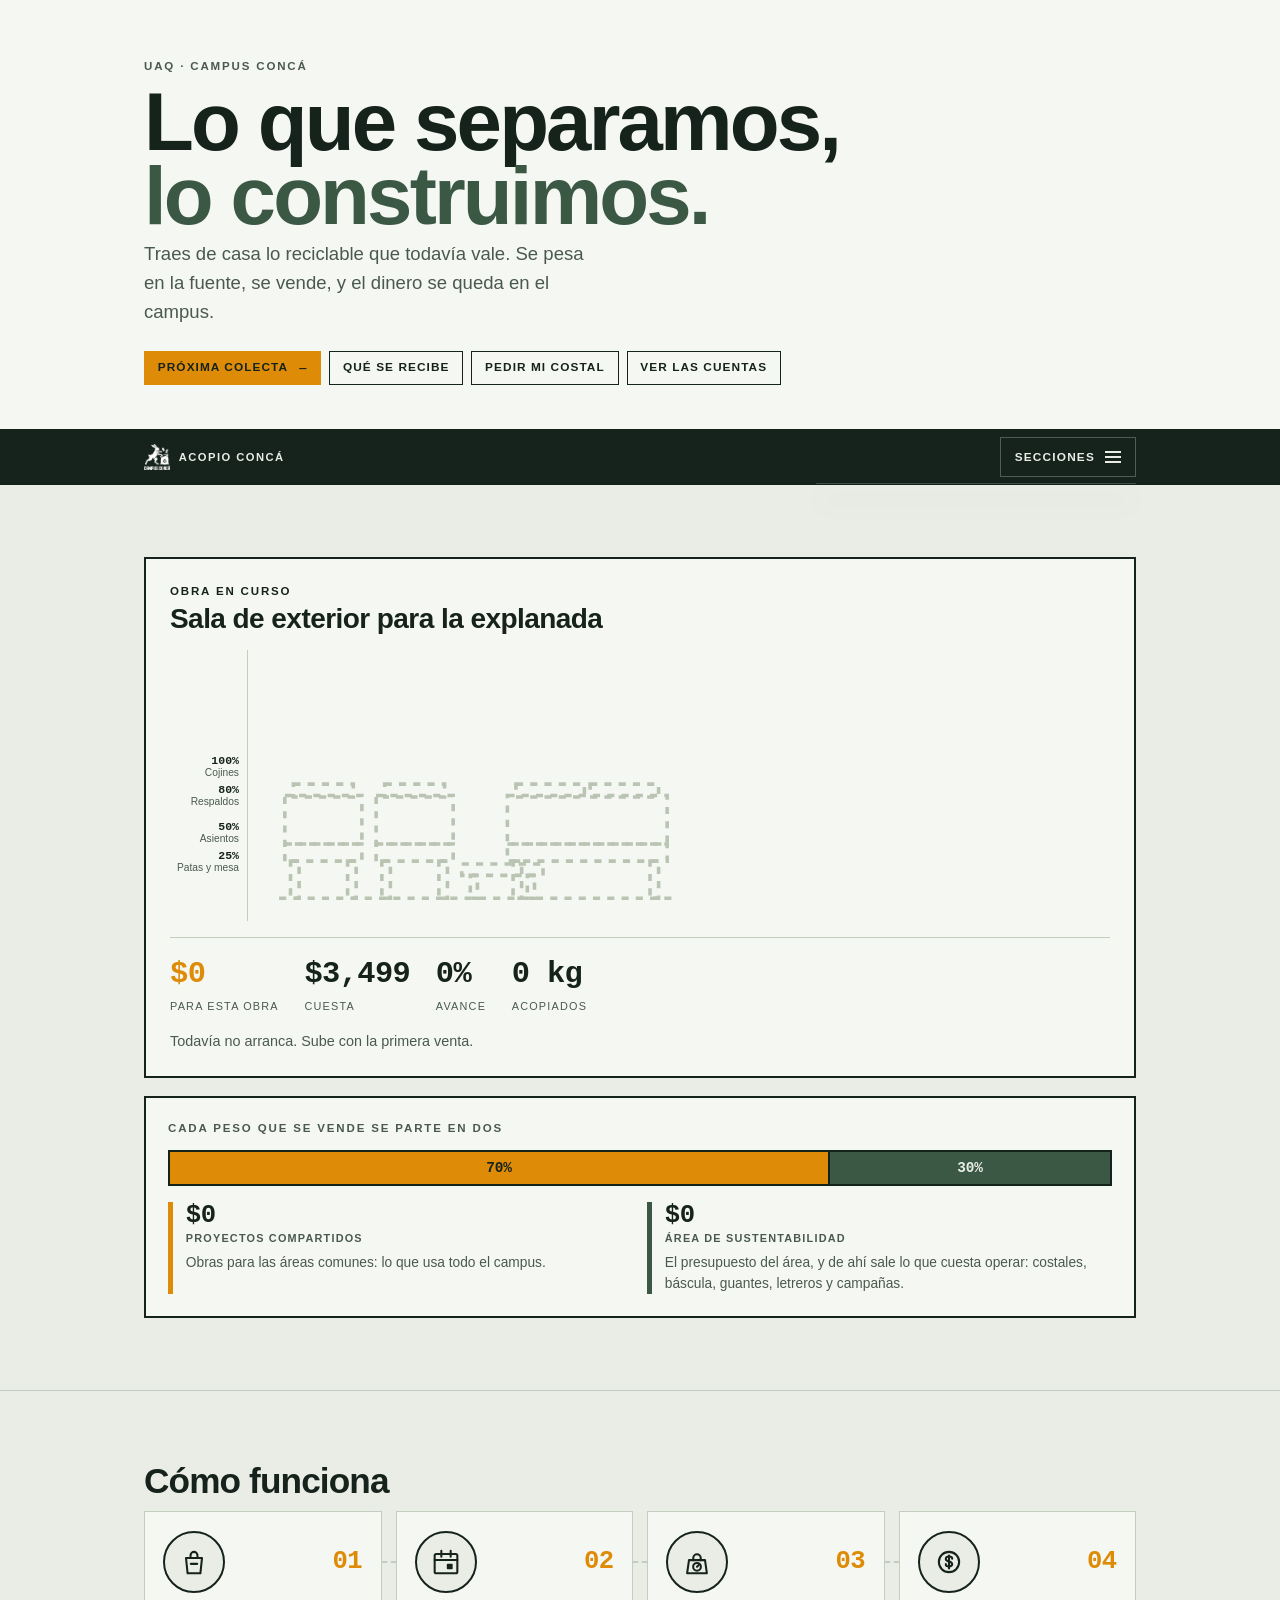
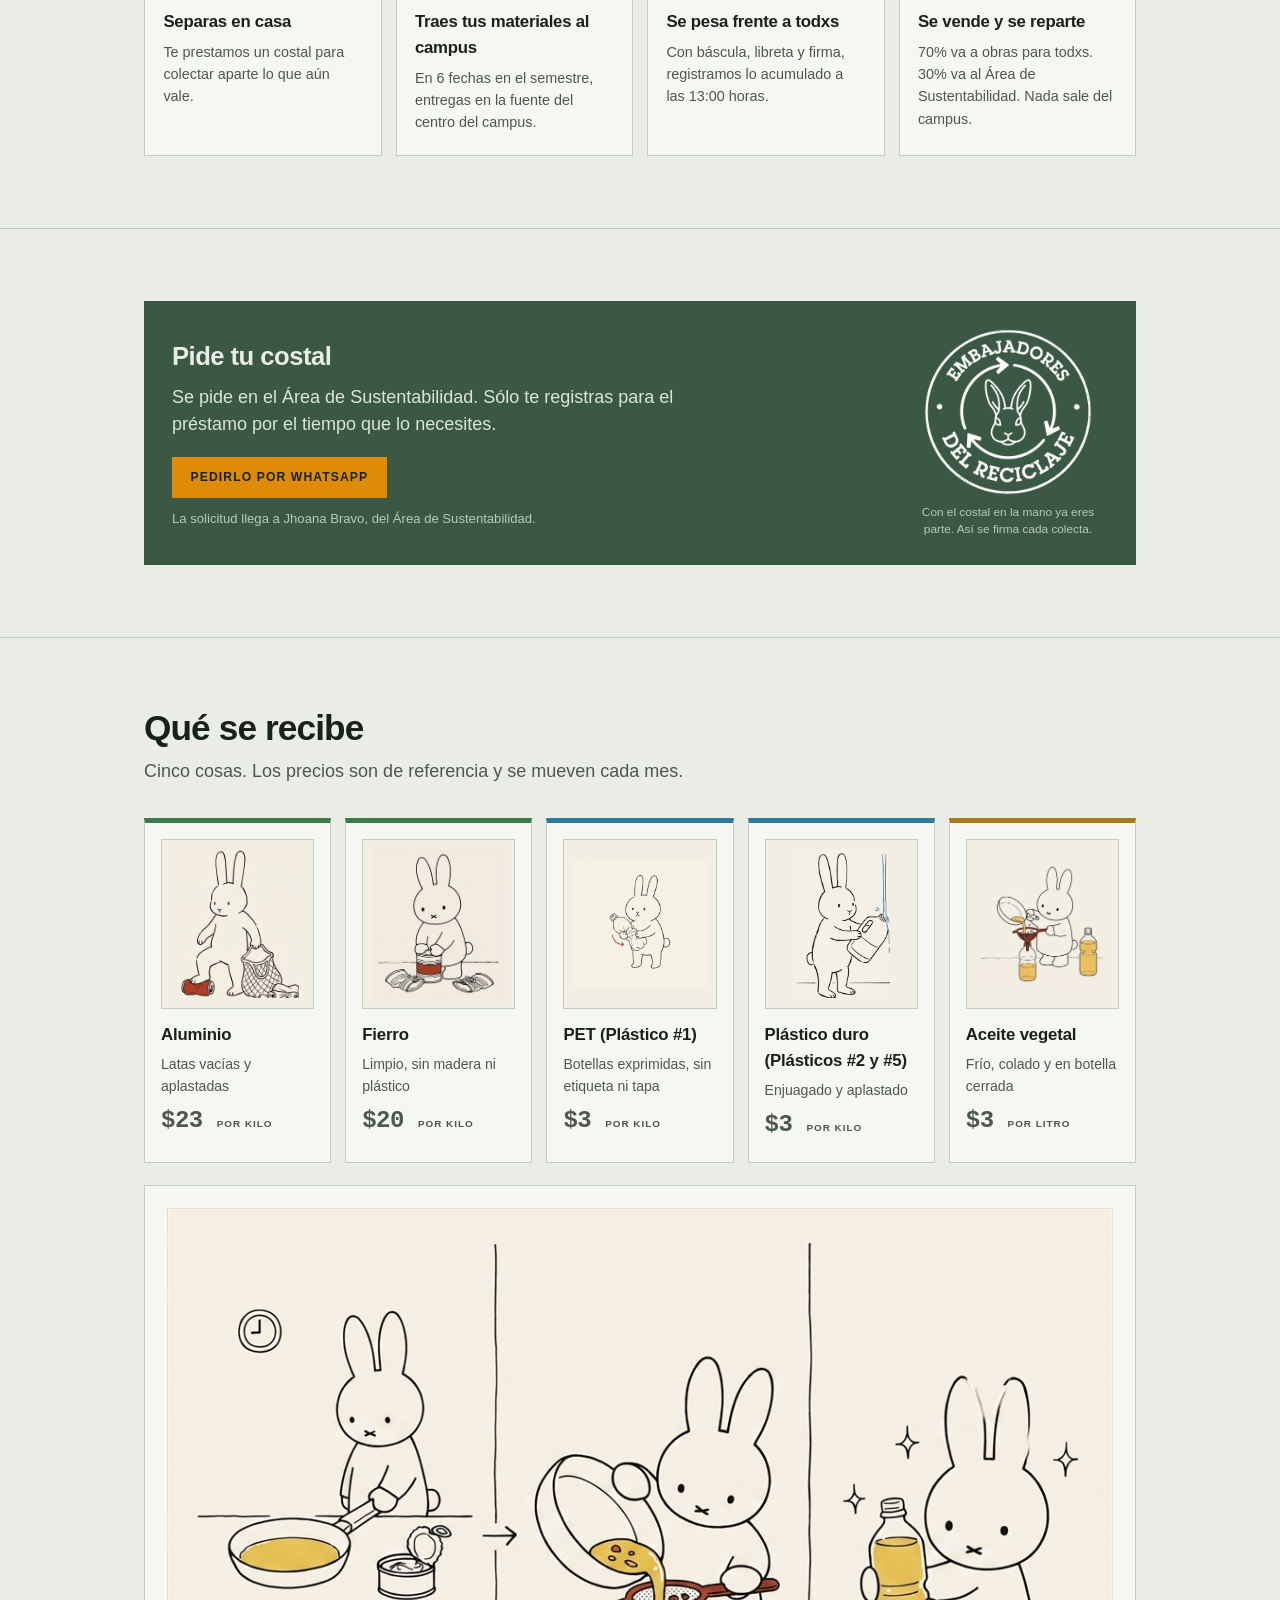
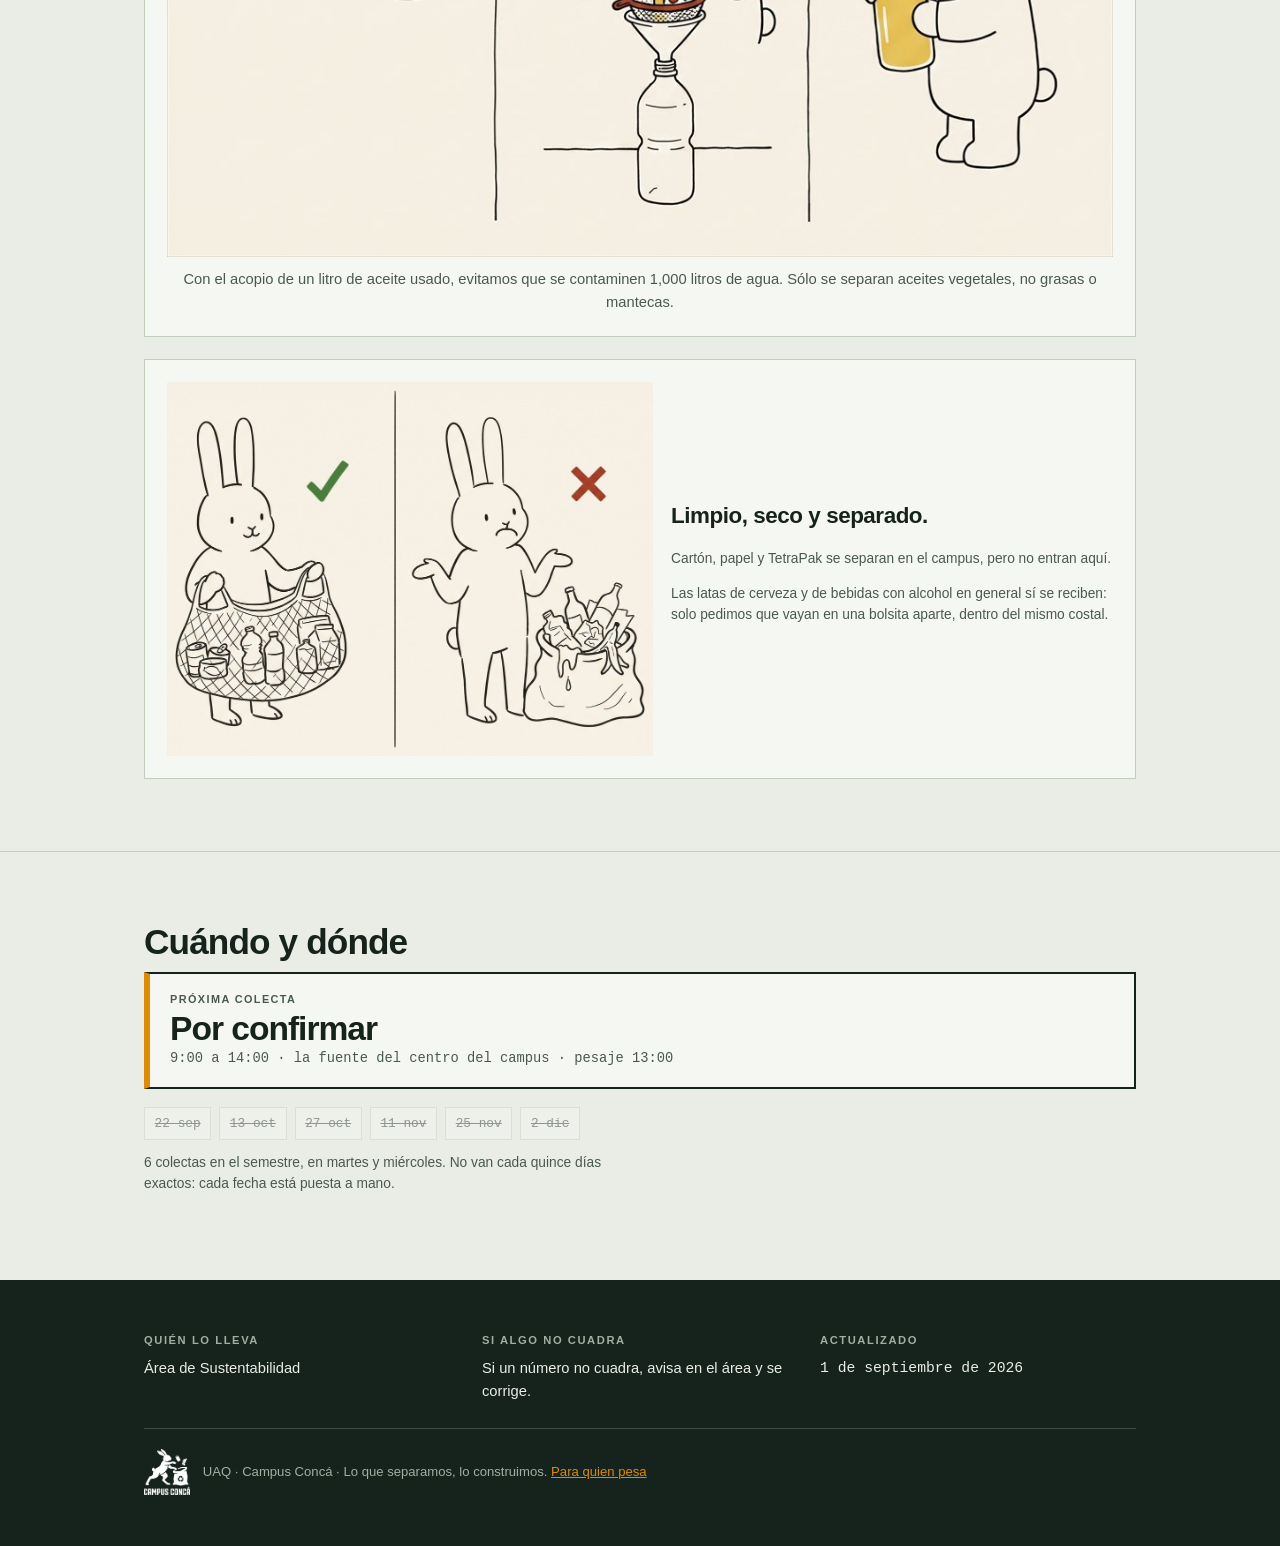
==== commit 5493ede5: "El mazo del salón deja de ser texto proyectado Los cinco arreglos que hacían falta antes de ir a los" ====
--- a/index.html
+++ b/index.html
@@ -32,42 +32,6 @@
       <p class="nombre" id="obra-nombre"></p>
       <div class="mesa-grid">
         <div class="regla" id="regla"></div>
-        <svg id="mesa" viewBox="0 0 300 190" role="img" aria-labelledby="mesa-t">
-          <title id="mesa-t">La sala de exterior se dibuja conforme avanza lo juntado</title>
-          <defs><clipPath id="corte"><rect id="corte-r" x="0" y="190" width="300" height="0"/></clipPath></defs>
-          <g fill="none" stroke="#B9C4B3" stroke-width="2.5" stroke-dasharray="5 5">
-            <rect x="20" y="148" width="6" height="26"/><rect x="60" y="148" width="6" height="26"/>
-            <rect x="16" y="136" width="54" height="12"/><rect x="16" y="102" width="54" height="34"/>
-            <rect x="22" y="94" width="42" height="9"/>
-            <rect x="84" y="148" width="6" height="26"/><rect x="124" y="148" width="6" height="26"/>
-            <rect x="80" y="136" width="54" height="12"/><rect x="80" y="102" width="54" height="34"/>
-            <rect x="86" y="94" width="42" height="9"/>
-            <rect x="176" y="148" width="6" height="26"/><rect x="272" y="148" width="6" height="26"/>
-            <rect x="172" y="136" width="112" height="12"/><rect x="172" y="102" width="112" height="34"/>
-            <rect x="178" y="94" width="48" height="9"/><rect x="230" y="94" width="48" height="9"/>
-            <rect x="146" y="158" width="5" height="16"/><rect x="186" y="158" width="5" height="16"/>
-            <rect x="140" y="150" width="57" height="8"/>
-            <line x1="12" y1="174" x2="288" y2="174"/>
-          </g>
-          <g clip-path="url(#corte)">
-            <g fill="#3B5844">
-              <rect x="20" y="148" width="6" height="26"/><rect x="60" y="148" width="6" height="26"/>
-              <rect x="84" y="148" width="6" height="26"/><rect x="124" y="148" width="6" height="26"/>
-              <rect x="176" y="148" width="6" height="26"/><rect x="272" y="148" width="6" height="26"/>
-              <rect x="146" y="158" width="5" height="16"/><rect x="186" y="158" width="5" height="16"/>
-              <rect x="16" y="136" width="54" height="12"/><rect x="80" y="136" width="54" height="12"/>
-              <rect x="172" y="136" width="112" height="12"/>
-              <rect x="16" y="102" width="54" height="34"/><rect x="80" y="102" width="54" height="34"/>
-              <rect x="172" y="102" width="112" height="34"/>
-            </g>
-            <g fill="#DFE5DA" stroke="#3B5844" stroke-width="2.5"><rect x="140" y="150" width="57" height="8"/></g>
-            <g fill="#DE8C07">
-              <rect x="22" y="94" width="42" height="9"/><rect x="86" y="94" width="42" height="9"/>
-              <rect x="178" y="94" width="48" height="9"/><rect x="230" y="94" width="48" height="9"/>
-            </g>
-            <rect x="12" y="172" width="276" height="3" fill="#16221C"/>
-          </g>
-        </svg>
       </div>
       <div class="cifras">
         <div class="cifra"><span class="n alza dato" id="c-obra">$0</span><span class="l">Para esta obra</span></div>
@@ -145,7 +109,7 @@
 <script>
 (function(){
   const { D, $, pesos, kilos, fecha, fechaCorta, diaSemana, calendario, proxima,
-          diasColecta, totalVentas, paraObra, avance, totalesTexto, bloqueReparto, enLetrasM } = A;
+          diasColecta, totalVentas, paraObra, avance, totalesTexto, bloqueReparto, dibujoObra, pintaObra, enLetrasM } = A;
 
   A.barra("index.html");
 
@@ -188,17 +152,10 @@
   };
   acomoda(); addEventListener("resize", acomoda, { passive:true });
 
-  const corte = $("#corte-r");
-  const ANCLAS = [{p:0,y:178}].concat(D.meta.hitos.map(h => ({p:h.pct/100, y:h.y})));
-  const yDe = p => {
-    p = Math.max(0, Math.min(1,p));
-    for (let i=1;i<ANCLAS.length;i++){ const a=ANCLAS[i-1], b=ANCLAS[i];
-      if (p <= b.p) { const k=(p-a.p)/((b.p-a.p)||1); return a.y+(b.y-a.y)*k; } }
-    return ANCLAS[ANCLAS.length-1].y;
-  };
-  const y = yDe(pct);
-  corte.setAttribute("y", y.toFixed(1));
-  corte.setAttribute("height", (190-y).toFixed(1));
+  // La banca la dibuja comun.js, para que la portada y la presentación
+  // enseñen exactamente la misma obra.
+  document.querySelector(".mesa-grid").insertAdjacentHTML("beforeend", dibujoObra());
+  pintaObra(document, pct);
 
   /* pasos */
   // El calendario se calcula aquí porque los pasos ya lo necesitan.
--- a/estilo.css
+++ b/estilo.css
@@ -441,7 +441,7 @@
   padding:.7rem .8rem;display:flex;flex-direction:column}
 .lm b{font-size:1rem;letter-spacing:-.01em}
 .lm span{font-size:.8rem;color:var(--tinta-60);margin-top:.1rem}
-.lm em{font-style:normal;font-family:var(--mono);font-weight:700;font-size:1.15rem;margin-top:.35rem}
+.lm em{font-style:normal;font-family:var(--mono);font-weight:700;font-size:1.15rem;margin-top:auto;padding-top:.35rem}
 
 /* números grandes de una lámina */
 .lam-cifras{display:flex;flex-wrap:wrap;gap:1rem 2rem;margin-top:1rem}
@@ -451,27 +451,94 @@
 .lam--oscura .lam-cifras .q{color:var(--cempa)}
 .lam--oscura .lam-cifras .e{color:#9FB0A2}
 
+/* láminas a dos columnas: el texto de un lado, el dibujo del otro */
+.lam-dos{display:grid;grid-template-columns:minmax(0,1fr) minmax(0,1fr);gap:clamp(14px,2.6vw,30px);
+  align-items:center;margin-top:1rem}
+/* La banca manda en su lámina: se lleva la columna ancha. */
+.lam-obra{grid-template-columns:minmax(0,1.25fr) minmax(0,.75fr)}
+.lam-dos>img{display:block;width:100%;height:auto;max-height:32vh;object-fit:contain}
+@media (max-width:720px){.lam-dos,.lam-obra{grid-template-columns:1fr}}
+
+/* el trueque del aceite: un litro contra mil */
+.trueque{display:flex;flex-direction:column;gap:.35rem}
+.trueque .q{display:block;font-family:var(--mono);font-weight:700;line-height:1;
+  letter-spacing:-.03em;font-size:clamp(1.9rem,4.4vw,2.8rem);color:var(--cempa)}
+.trueque .e{display:block;font-size:.86rem;color:#C3D2C6;margin-top:.25rem}
+.trueque .flecha{font-size:1.5rem;line-height:1;color:var(--barro)}
+
+/* la foto que corona cada tarjeta de material */
+.lm-fig{margin:-.7rem -.8rem .6rem;aspect-ratio:16/10;overflow:hidden;background:var(--linea)}
+.lm-fig img{display:block;width:100%;height:100%;object-fit:cover}
+
+/* pie de una imagen: se queda aunque el apoyo esté escondido */
+.lam .pie-img{margin:.55rem 0 0;font-size:.86rem;color:var(--tinta-60);text-align:center;max-width:70ch;
+  margin-inline:auto}
+.lam-img--chica{max-height:16vh}
+/* El conejo es tinta sobre transparente: en la lámina oscura hay que
+   invertirlo, igual que en la barra y en el pie, o no se ve nada. */
+.lam--oscura .lam-img{filter:invert(1) brightness(1.6)}
+
+/* la banca y sus etapas */
+.obra-dibujo .mesa{display:block;width:100%;height:auto;max-height:30vh}
+.etapas{list-style:none;margin:.9rem 0 0;padding:0;display:grid;gap:.25rem}
+.etapas li{display:flex;align-items:baseline;gap:.6rem;font-size:.9rem;color:var(--tinta-60)}
+.etapas li b{font-family:var(--mono);font-weight:700;color:var(--tinta);min-width:3.2em}
+.etapas li.on b{color:var(--cempa)}
+
+/* el QR de la lámina de cierre */
+.lam--qr .qr{margin:0;text-align:center}
+.lam--qr .qr img{display:block;width:100%;max-width:clamp(170px,26vw,300px);height:auto;margin:0 auto;
+  border:8px solid #FFF;background:#FFF}
+.lam--qr .qr figcaption{margin-top:.5rem;font-family:var(--mono);font-size:.8rem;color:var(--tinta-60);
+  word-break:break-all}
+.lam .ya-somos{margin:.7rem 0 0;font-weight:700;font-size:clamp(1rem,1.8vw,1.15rem);color:var(--cempa)}
+
 /* el telón: una lámina a la vez, a pantalla completa */
 #telon{position:fixed;inset:0;z-index:90;background:var(--cal);display:none}
 #telon.abierto{display:flex;flex-direction:column}
 html.telon-abierto{overflow:hidden}
-#telon .escenario{flex:1;overflow:auto;padding:clamp(14px,3vw,40px);display:flex}
+#telon .escenario{flex:1;overflow:auto;padding:clamp(10px,2.2vh,28px) clamp(14px,3vw,40px);display:flex}
 #telon .escenario>.lam{margin:auto;width:100%;max-width:1200px;min-height:min(74vh,100%);
-  border-width:2px;padding:clamp(20px,4vw,48px);display:flex;flex-direction:column;justify-content:center}
+  border-width:2px;padding:clamp(16px,3.4vh,40px) clamp(20px,4vw,48px);display:flex;flex-direction:column;justify-content:center}
 #telon .escenario>.lam>h4{font-size:.92rem}
 #telon .escenario>.lam>h4 .n{font-size:1.7rem}
 #telon .escenario>.lam .di{font-size:clamp(1.9rem,4.8vw,3.4rem)}
-#telon .escenario>.lam .apoyo{font-size:clamp(1.05rem,1.7vw,1.4rem)}
+#telon .escenario>.lam .apoyo{font-size:clamp(1rem,1.5vw,1.28rem);margin-top:.55rem}
 #telon .escenario>.lam ul{font-size:clamp(1.05rem,1.6vw,1.35rem)}
 #telon .escenario>.lam .lam-img{max-height:42vh}
 #telon .escenario>.lam .lm b{font-size:clamp(1.05rem,1.7vw,1.4rem)}
 #telon .escenario>.lam .lm em{font-size:clamp(1.2rem,2.2vw,1.7rem)}
 #telon .escenario>.lam .lm span{font-size:clamp(.86rem,1.2vw,1.05rem)}
+/* Proyectados, los materiales van en un solo renglón pase lo que pase:
+   en un cañón viejo de 800x600 se partían en dos y la lámina no cabía.
+   Cuántas columnas son lo dice la lista, no un número escrito aquí. */
+#telon .escenario>.lam .lam-mats{grid-template-columns:repeat(var(--n,5),minmax(0,1fr))}
 #telon .escenario>.lam .rep-p .d{font-size:clamp(.9rem,1.3vw,1.1rem)}
 #telon .escenario>.lam .fechas span{font-size:clamp(.85rem,1.3vw,1.05rem)}
 #telon.sin-apoyo .apoyo{display:none}
 #telon .nota-conductor{display:none}
 #telon.con-notas .nota-conductor{display:block}
+
+/* lo mismo, en grande, cuando se proyecta */
+#telon .escenario>.lam .trueque .q{font-size:clamp(2.6rem,6.4vw,4.6rem)}
+#telon .escenario>.lam .trueque .e{font-size:clamp(1rem,1.6vw,1.35rem)}
+#telon .escenario>.lam .trueque .flecha{font-size:clamp(1.8rem,3vw,2.4rem)}
+#telon .escenario>.lam .etapas li{font-size:clamp(1rem,1.5vw,1.25rem)}
+#telon .escenario>.lam .pie-img{font-size:clamp(.95rem,1.4vw,1.2rem)}
+#telon .escenario>.lam .ya-somos{font-size:clamp(1.2rem,2.2vw,1.7rem)}
+#telon .escenario>.lam.lam--qr .qr img{max-width:min(46vh,380px)}
+#telon .escenario>.lam.lam--qr .qr figcaption{font-size:clamp(.9rem,1.3vw,1.1rem)}
+/* Sin scroll: lo que no se ve no se presenta. La imagen y el dibujo ceden
+   altura antes que el texto, que es lo que la gente sí necesita leer. */
+#telon .escenario>.lam .lam-dos>img{max-height:38vh}
+#telon .escenario>.lam .obra-dibujo .mesa{max-height:40vh}
+/* Con la A encendida cabe también el texto de apoyo: el bloque del
+   reparto cede el aire, que es lo que menos se extraña. */
+#telon .escenario>.lam .reparto{margin-top:.7rem}
+#telon .escenario>.lam .rep-pies{margin-top:.7rem}
+#telon .escenario>.lam .lam-img{max-height:38vh}
+#telon .escenario>.lam .lam-img--chica{max-height:18vh}
+
 
 .lam.lam--portada{background:var(--tinta);color:var(--cal);border-color:var(--tinta);text-align:left}
 .lam--portada .cuando{font-size:.78rem;letter-spacing:.16em;text-transform:uppercase;color:var(--cempa);font-weight:700}
